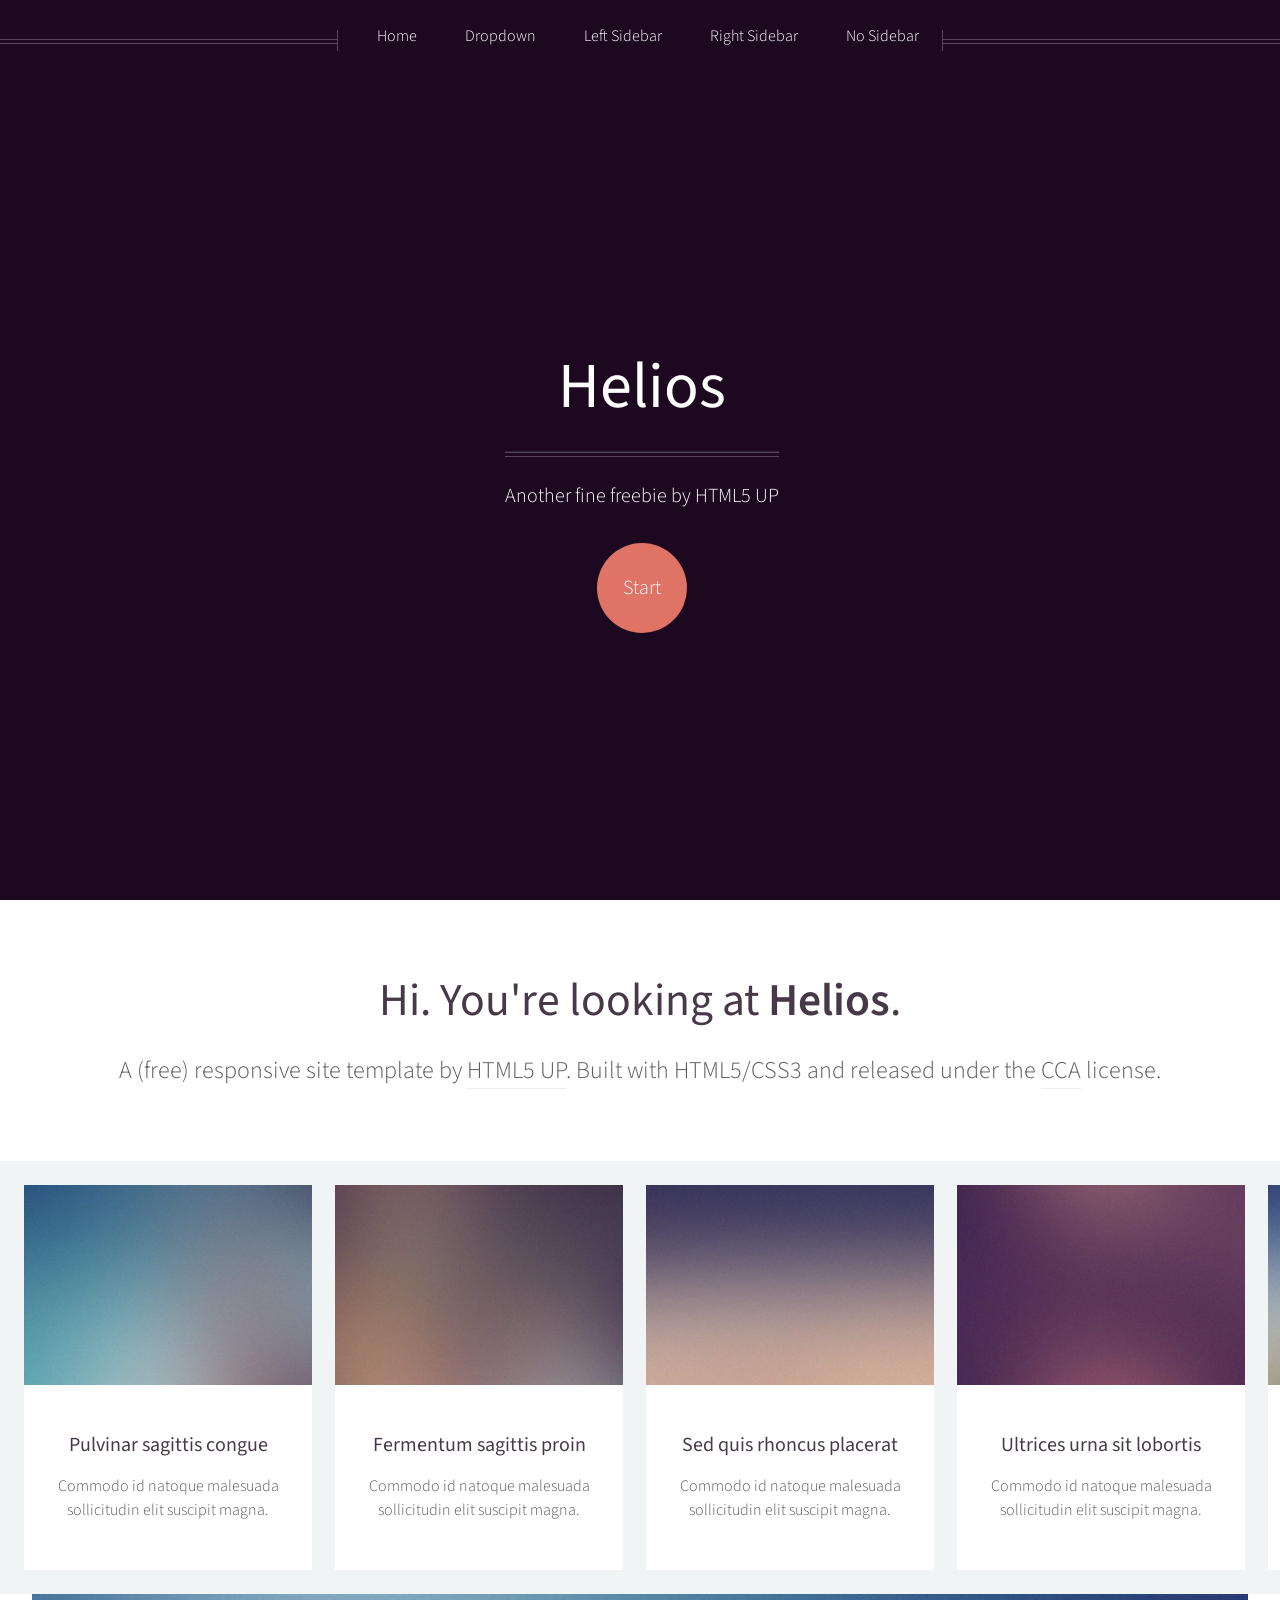
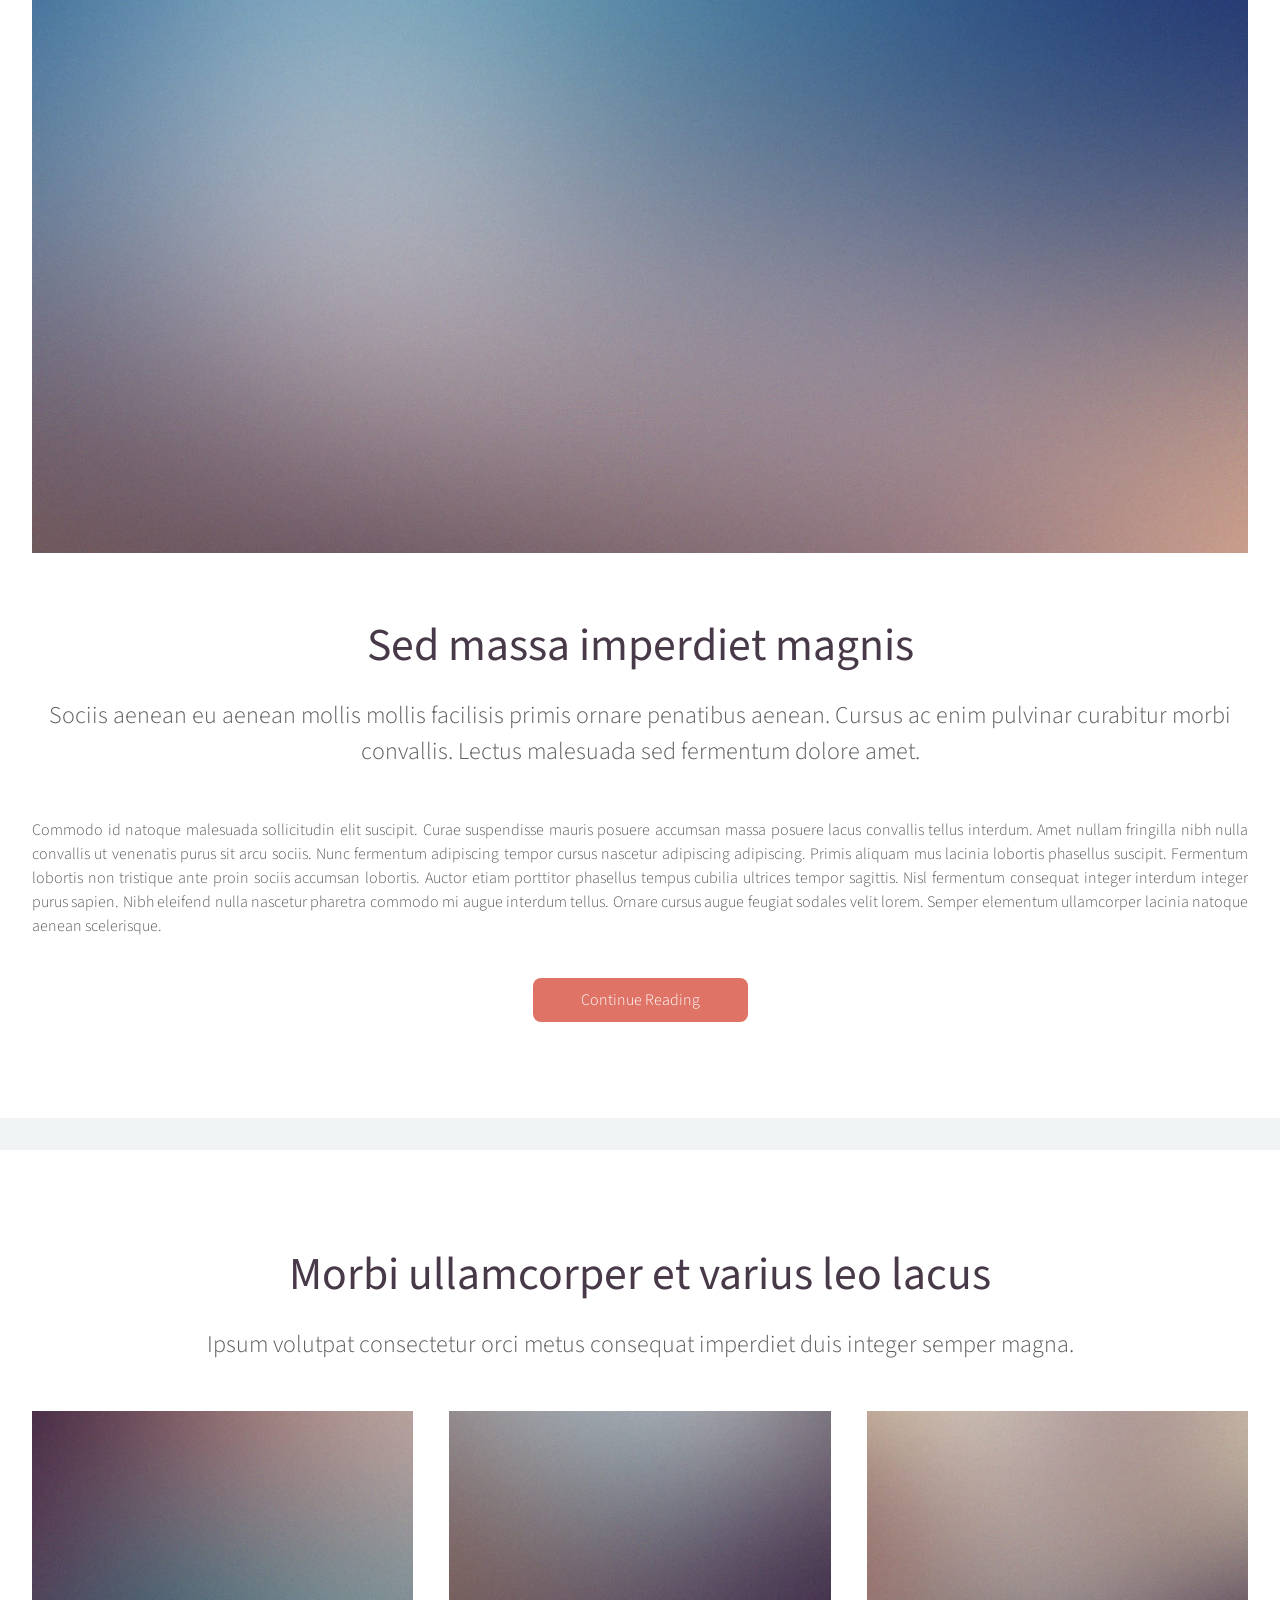
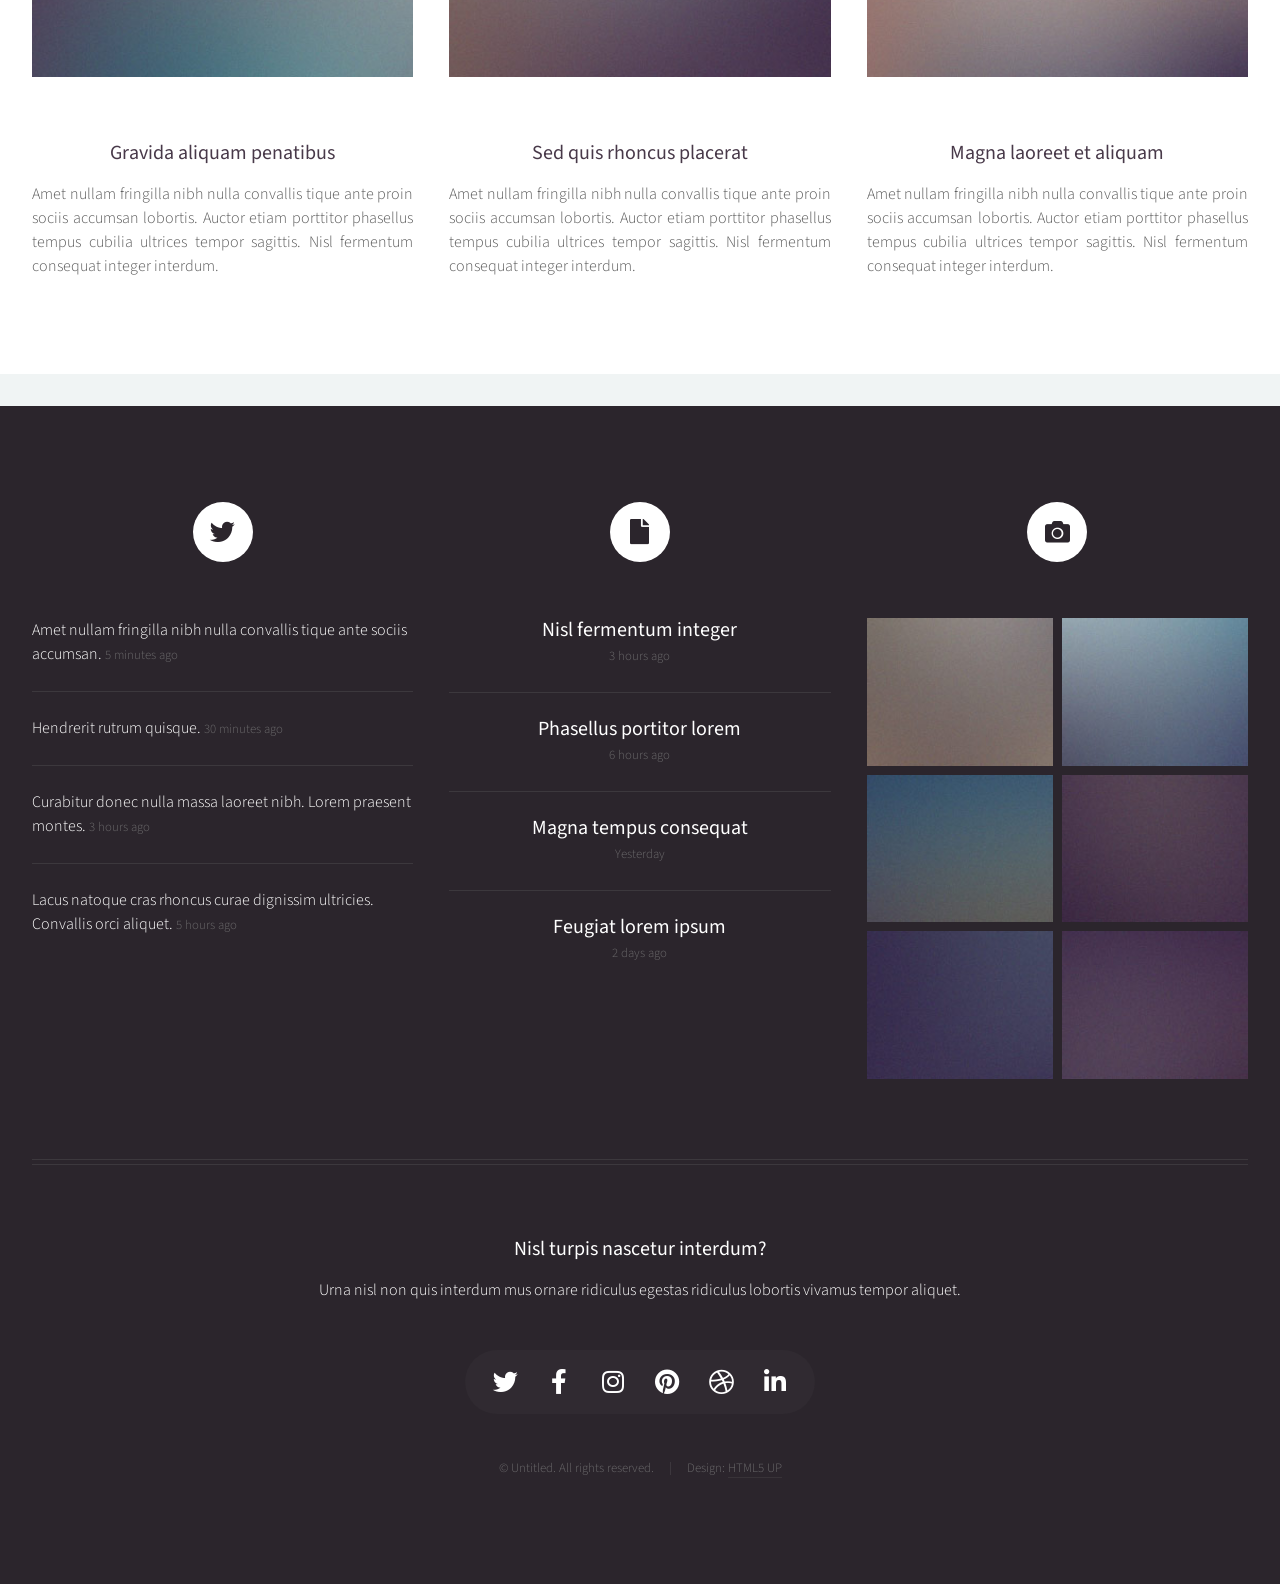
==== index.html @ 731751a6 "Uploading 'helix' html template from html5up" ====
<!DOCTYPE HTML>
<!--
	Helios by HTML5 UP
	html5up.net | @ajlkn
	Free for personal and commercial use under the CCA 3.0 license (html5up.net/license)
-->
<html>
	<head>
		<title>Helios by HTML5 UP</title>
		<meta charset="utf-8" />
		<meta name="viewport" content="width=device-width, initial-scale=1, user-scalable=no" />
		<link rel="stylesheet" href="assets/css/main.css" />
		<noscript><link rel="stylesheet" href="assets/css/noscript.css" /></noscript>
	</head>
	<body class="homepage is-preload">
		<div id="page-wrapper">

			<!-- Header -->
				<div id="header">

					<!-- Inner -->
						<div class="inner">
							<header>
								<h1><a href="index.html" id="logo">Helios</a></h1>
								<hr />
								<p>Another fine freebie by HTML5 UP</p>
							</header>
							<footer>
								<a href="#banner" class="button circled scrolly">Start</a>
							</footer>
						</div>

					<!-- Nav -->
						<nav id="nav">
							<ul>
								<li><a href="index.html">Home</a></li>
								<li>
									<a href="#">Dropdown</a>
									<ul>
										<li><a href="#">Lorem ipsum dolor</a></li>
										<li><a href="#">Magna phasellus</a></li>
										<li><a href="#">Etiam dolore nisl</a></li>
										<li>
											<a href="#">And a submenu &hellip;</a>
											<ul>
												<li><a href="#">Lorem ipsum dolor</a></li>
												<li><a href="#">Phasellus consequat</a></li>
												<li><a href="#">Magna phasellus</a></li>
												<li><a href="#">Etiam dolore nisl</a></li>
											</ul>
										</li>
										<li><a href="#">Veroeros feugiat</a></li>
									</ul>
								</li>
								<li><a href="left-sidebar.html">Left Sidebar</a></li>
								<li><a href="right-sidebar.html">Right Sidebar</a></li>
								<li><a href="no-sidebar.html">No Sidebar</a></li>
							</ul>
						</nav>

				</div>

			<!-- Banner -->
				<section id="banner">
					<header>
						<h2>Hi. You're looking at <strong>Helios</strong>.</h2>
						<p>
							A (free) responsive site template by <a href="http://html5up.net">HTML5 UP</a>.
							Built with HTML5/CSS3 and released under the <a href="http://html5up.net/license">CCA</a> license.
						</p>
					</header>
				</section>

			<!-- Carousel -->
				<section class="carousel">
					<div class="reel">

						<article>
							<a href="#" class="image featured"><img src="images/pic01.jpg" alt="" /></a>
							<header>
								<h3><a href="#">Pulvinar sagittis congue</a></h3>
							</header>
							<p>Commodo id natoque malesuada sollicitudin elit suscipit magna.</p>
						</article>

						<article>
							<a href="#" class="image featured"><img src="images/pic02.jpg" alt="" /></a>
							<header>
								<h3><a href="#">Fermentum sagittis proin</a></h3>
							</header>
							<p>Commodo id natoque malesuada sollicitudin elit suscipit magna.</p>
						</article>

						<article>
							<a href="#" class="image featured"><img src="images/pic03.jpg" alt="" /></a>
							<header>
								<h3><a href="#">Sed quis rhoncus placerat</a></h3>
							</header>
							<p>Commodo id natoque malesuada sollicitudin elit suscipit magna.</p>
						</article>

						<article>
							<a href="#" class="image featured"><img src="images/pic04.jpg" alt="" /></a>
							<header>
								<h3><a href="#">Ultrices urna sit lobortis</a></h3>
							</header>
							<p>Commodo id natoque malesuada sollicitudin elit suscipit magna.</p>
						</article>

						<article>
							<a href="#" class="image featured"><img src="images/pic05.jpg" alt="" /></a>
							<header>
								<h3><a href="#">Varius magnis sollicitudin</a></h3>
							</header>
							<p>Commodo id natoque malesuada sollicitudin elit suscipit magna.</p>
						</article>

						<article>
							<a href="#" class="image featured"><img src="images/pic01.jpg" alt="" /></a>
							<header>
								<h3><a href="#">Pulvinar sagittis congue</a></h3>
							</header>
							<p>Commodo id natoque malesuada sollicitudin elit suscipit magna.</p>
						</article>

						<article>
							<a href="#" class="image featured"><img src="images/pic02.jpg" alt="" /></a>
							<header>
								<h3><a href="#">Fermentum sagittis proin</a></h3>
							</header>
							<p>Commodo id natoque malesuada sollicitudin elit suscipit magna.</p>
						</article>

						<article>
							<a href="#" class="image featured"><img src="images/pic03.jpg" alt="" /></a>
							<header>
								<h3><a href="#">Sed quis rhoncus placerat</a></h3>
							</header>
							<p>Commodo id natoque malesuada sollicitudin elit suscipit magna.</p>
						</article>

						<article>
							<a href="#" class="image featured"><img src="images/pic04.jpg" alt="" /></a>
							<header>
								<h3><a href="#">Ultrices urna sit lobortis</a></h3>
							</header>
							<p>Commodo id natoque malesuada sollicitudin elit suscipit magna.</p>
						</article>

						<article>
							<a href="#" class="image featured"><img src="images/pic05.jpg" alt="" /></a>
							<header>
								<h3><a href="#">Varius magnis sollicitudin</a></h3>
							</header>
							<p>Commodo id natoque malesuada sollicitudin elit suscipit magna.</p>
						</article>

					</div>
				</section>

			<!-- Main -->
				<div class="wrapper style2">

					<article id="main" class="container special">
						<a href="#" class="image featured"><img src="images/pic06.jpg" alt="" /></a>
						<header>
							<h2><a href="#">Sed massa imperdiet magnis</a></h2>
							<p>
								Sociis aenean eu aenean mollis mollis facilisis primis ornare penatibus aenean. Cursus ac enim
								pulvinar curabitur morbi convallis. Lectus malesuada sed fermentum dolore amet.
							</p>
						</header>
						<p>
							Commodo id natoque malesuada sollicitudin elit suscipit. Curae suspendisse mauris posuere accumsan massa
							posuere lacus convallis tellus interdum. Amet nullam fringilla nibh nulla convallis ut venenatis purus
							sit arcu sociis. Nunc fermentum adipiscing tempor cursus nascetur adipiscing adipiscing. Primis aliquam
							mus lacinia lobortis phasellus suscipit. Fermentum lobortis non tristique ante proin sociis accumsan
							lobortis. Auctor etiam porttitor phasellus tempus cubilia ultrices tempor sagittis. Nisl fermentum
							consequat integer interdum integer purus sapien. Nibh eleifend nulla nascetur pharetra commodo mi augue
							interdum tellus. Ornare cursus augue feugiat sodales velit lorem. Semper elementum ullamcorper lacinia
							natoque aenean scelerisque.
						</p>
						<footer>
							<a href="#" class="button">Continue Reading</a>
						</footer>
					</article>

				</div>

			<!-- Features -->
				<div class="wrapper style1">

					<section id="features" class="container special">
						<header>
							<h2>Morbi ullamcorper et varius leo lacus</h2>
							<p>Ipsum volutpat consectetur orci metus consequat imperdiet duis integer semper magna.</p>
						</header>
						<div class="row">
							<article class="col-4 col-12-mobile special">
								<a href="#" class="image featured"><img src="images/pic07.jpg" alt="" /></a>
								<header>
									<h3><a href="#">Gravida aliquam penatibus</a></h3>
								</header>
								<p>
									Amet nullam fringilla nibh nulla convallis tique ante proin sociis accumsan lobortis. Auctor etiam
									porttitor phasellus tempus cubilia ultrices tempor sagittis. Nisl fermentum consequat integer interdum.
								</p>
							</article>
							<article class="col-4 col-12-mobile special">
								<a href="#" class="image featured"><img src="images/pic08.jpg" alt="" /></a>
								<header>
									<h3><a href="#">Sed quis rhoncus placerat</a></h3>
								</header>
								<p>
									Amet nullam fringilla nibh nulla convallis tique ante proin sociis accumsan lobortis. Auctor etiam
									porttitor phasellus tempus cubilia ultrices tempor sagittis. Nisl fermentum consequat integer interdum.
								</p>
							</article>
							<article class="col-4 col-12-mobile special">
								<a href="#" class="image featured"><img src="images/pic09.jpg" alt="" /></a>
								<header>
									<h3><a href="#">Magna laoreet et aliquam</a></h3>
								</header>
								<p>
									Amet nullam fringilla nibh nulla convallis tique ante proin sociis accumsan lobortis. Auctor etiam
									porttitor phasellus tempus cubilia ultrices tempor sagittis. Nisl fermentum consequat integer interdum.
								</p>
							</article>
						</div>
					</section>

				</div>

			<!-- Footer -->
				<div id="footer">
					<div class="container">
						<div class="row">

							<!-- Tweets -->
								<section class="col-4 col-12-mobile">
									<header>
										<h2 class="icon brands fa-twitter circled"><span class="label">Tweets</span></h2>
									</header>
									<ul class="divided">
										<li>
											<article class="tweet">
												Amet nullam fringilla nibh nulla convallis tique ante sociis accumsan.
												<span class="timestamp">5 minutes ago</span>
											</article>
										</li>
										<li>
											<article class="tweet">
												Hendrerit rutrum quisque.
												<span class="timestamp">30 minutes ago</span>
											</article>
										</li>
										<li>
											<article class="tweet">
												Curabitur donec nulla massa laoreet nibh. Lorem praesent montes.
												<span class="timestamp">3 hours ago</span>
											</article>
										</li>
										<li>
											<article class="tweet">
												Lacus natoque cras rhoncus curae dignissim ultricies. Convallis orci aliquet.
												<span class="timestamp">5 hours ago</span>
											</article>
										</li>
									</ul>
								</section>

							<!-- Posts -->
								<section class="col-4 col-12-mobile">
									<header>
										<h2 class="icon solid fa-file circled"><span class="label">Posts</span></h2>
									</header>
									<ul class="divided">
										<li>
											<article class="post stub">
												<header>
													<h3><a href="#">Nisl fermentum integer</a></h3>
												</header>
												<span class="timestamp">3 hours ago</span>
											</article>
										</li>
										<li>
											<article class="post stub">
												<header>
													<h3><a href="#">Phasellus portitor lorem</a></h3>
												</header>
												<span class="timestamp">6 hours ago</span>
											</article>
										</li>
										<li>
											<article class="post stub">
												<header>
													<h3><a href="#">Magna tempus consequat</a></h3>
												</header>
												<span class="timestamp">Yesterday</span>
											</article>
										</li>
										<li>
											<article class="post stub">
												<header>
													<h3><a href="#">Feugiat lorem ipsum</a></h3>
												</header>
												<span class="timestamp">2 days ago</span>
											</article>
										</li>
									</ul>
								</section>

							<!-- Photos -->
								<section class="col-4 col-12-mobile">
									<header>
										<h2 class="icon solid fa-camera circled"><span class="label">Photos</span></h2>
									</header>
									<div class="row gtr-25">
										<div class="col-6">
											<a href="#" class="image fit"><img src="images/pic10.jpg" alt="" /></a>
										</div>
										<div class="col-6">
											<a href="#" class="image fit"><img src="images/pic11.jpg" alt="" /></a>
										</div>
										<div class="col-6">
											<a href="#" class="image fit"><img src="images/pic12.jpg" alt="" /></a>
										</div>
										<div class="col-6">
											<a href="#" class="image fit"><img src="images/pic13.jpg" alt="" /></a>
										</div>
										<div class="col-6">
											<a href="#" class="image fit"><img src="images/pic14.jpg" alt="" /></a>
										</div>
										<div class="col-6">
											<a href="#" class="image fit"><img src="images/pic15.jpg" alt="" /></a>
										</div>
									</div>
								</section>

						</div>
						<hr />
						<div class="row">
							<div class="col-12">

								<!-- Contact -->
									<section class="contact">
										<header>
											<h3>Nisl turpis nascetur interdum?</h3>
										</header>
										<p>Urna nisl non quis interdum mus ornare ridiculus egestas ridiculus lobortis vivamus tempor aliquet.</p>
										<ul class="icons">
											<li><a href="#" class="icon brands fa-twitter"><span class="label">Twitter</span></a></li>
											<li><a href="#" class="icon brands fa-facebook-f"><span class="label">Facebook</span></a></li>
											<li><a href="#" class="icon brands fa-instagram"><span class="label">Instagram</span></a></li>
											<li><a href="#" class="icon brands fa-pinterest"><span class="label">Pinterest</span></a></li>
											<li><a href="#" class="icon brands fa-dribbble"><span class="label">Dribbble</span></a></li>
											<li><a href="#" class="icon brands fa-linkedin-in"><span class="label">Linkedin</span></a></li>
										</ul>
									</section>

								<!-- Copyright -->
									<div class="copyright">
										<ul class="menu">
											<li>&copy; Untitled. All rights reserved.</li><li>Design: <a href="http://html5up.net">HTML5 UP</a></li>
										</ul>
									</div>

							</div>

						</div>
					</div>
				</div>

		</div>

		<!-- Scripts -->
			<script src="assets/js/jquery.min.js"></script>
			<script src="assets/js/jquery.dropotron.min.js"></script>
			<script src="assets/js/jquery.scrolly.min.js"></script>
			<script src="assets/js/jquery.scrollex.min.js"></script>
			<script src="assets/js/browser.min.js"></script>
			<script src="assets/js/breakpoints.min.js"></script>
			<script src="assets/js/util.js"></script>
			<script src="assets/js/main.js"></script>

	</body>
</html>
---- assets/css/main.css ----
@import url("https://fonts.googleapis.com/css?family=Source+Sans+Pro:300,300italic,400,400italic,600");
@import url("fontawesome-all.min.css");

/*
	Helios by HTML5 UP
	html5up.net | @ajlkn
	Free for personal and commercial use under the CCA 3.0 license (html5up.net/license)
*/

html, body, div, span, applet, object,
iframe, h1, h2, h3, h4, h5, h6, p, blockquote,
pre, a, abbr, acronym, address, big, cite,
code, del, dfn, em, img, ins, kbd, q, s, samp,
small, strike, strong, sub, sup, tt, var, b,
u, i, center, dl, dt, dd, ol, ul, li, fieldset,
form, label, legend, table, caption, tbody,
tfoot, thead, tr, th, td, article, aside,
canvas, details, embed, figure, figcaption,
footer, header, hgroup, menu, nav, output, ruby,
section, summary, time, mark, audio, video {
	margin: 0;
	padding: 0;
	border: 0;
	font-size: 100%;
	font: inherit;
	vertical-align: baseline;}

article, aside, details, figcaption, figure,
footer, header, hgroup, menu, nav, section {
	display: block;}

body {
	line-height: 1;
}

ol, ul {
	list-style: none;
}

blockquote, q {
	quotes: none;
}

	blockquote:before, blockquote:after, q:before, q:after {
		content: '';
		content: none;
	}

table {
	border-collapse: collapse;
	border-spacing: 0;
}

body {
	-webkit-text-size-adjust: none;
}

mark {
	background-color: transparent;
	color: inherit;
}

input::-moz-focus-inner {
	border: 0;
	padding: 0;
}

input, select, textarea {
	-moz-appearance: none;
	-webkit-appearance: none;
	-ms-appearance: none;
	appearance: none;
}

/* Basic */

	html {
		box-sizing: border-box;
	}

	*, *:before, *:after {
		box-sizing: inherit;
	}

	body {
		background: #f0f4f4;
		color: #5b5b5b;
		font-size: 15pt;
		line-height: 1.85em;
		font-family: 'Source Sans Pro', sans-serif;
		font-weight: 300;
	}

		body.is-preload *, body.is-preload *:before, body.is-preload *:after {
			-moz-animation: none !important;
			-webkit-animation: none !important;
			-ms-animation: none !important;
			animation: none !important;
			-moz-transition: none !important;
			-webkit-transition: none !important;
			-ms-transition: none !important;
			transition: none !important;
		}

	input, textarea, select {
		font-size: 15pt;
		line-height: 1.85em;
		font-family: 'Source Sans Pro', sans-serif;
		font-weight: 300;
	}

	h1, h2, h3, h4, h5, h6 {
		font-weight: 400;
		color: #483949;
		line-height: 1.25em;
	}

	h1 a, h2 a, h3 a, h4 a, h5 a, h6 a {
		color: inherit;
		text-decoration: none;
		border-bottom-color: transparent;
	}

	h1 strong, h2 strong, h3 strong, h4 strong, h5 strong, h6 strong {
		font-weight: 600;
	}

	h2 {
		font-size: 2.85em;
	}

	h3 {
		font-size: 1.25em;
	}

	h4 {
		font-size: 1em;
		margin: 0 0 0.25em 0;
	}

	strong, b {
		font-weight: 400;
		color: #483949;
	}

	em, i {
		font-style: italic;
	}

	a {
		color: inherit;
		border-bottom: solid 1px rgba(128, 128, 128, 0.15);
		text-decoration: none;
		-moz-transition: background-color 0.35s ease-in-out, color 0.35s ease-in-out, border-bottom-color 0.35s ease-in-out;
		-webkit-transition: background-color 0.35s ease-in-out, color 0.35s ease-in-out, border-bottom-color 0.35s ease-in-out;
		-ms-transition: background-color 0.35s ease-in-out, color 0.35s ease-in-out, border-bottom-color 0.35s ease-in-out;
		transition: background-color 0.35s ease-in-out, color 0.35s ease-in-out, border-bottom-color 0.35s ease-in-out;
	}

		a:hover {
			color: #ef8376;
			border-bottom-color: transparent;
		}

	sub {
		position: relative;
		top: 0.5em;
		font-size: 0.8em;
	}

	sup {
		position: relative;
		top: -0.5em;
		font-size: 0.8em;
	}

	blockquote {
		border-left: solid 0.5em #ddd;
		padding: 1em 0 1em 2em;
		font-style: italic;
	}

	p, ul, ol, dl, table {
		margin-bottom: 1em;
	}

	p {
		text-align: justify;
	}

	br.clear {
		clear: both;
	}

	hr {
		position: relative;
		display: block;
		border: 0;
		top: 4.5em;
		margin-bottom: 9em;
		height: 6px;
		border-top: solid 1px rgba(128, 128, 128, 0.2);
		border-bottom: solid 1px rgba(128, 128, 128, 0.2);
	}

		hr:before, hr:after {
			content: '';
			position: absolute;
			top: -8px;
			display: block;
			width: 1px;
			height: 21px;
			background: rgba(128, 128, 128, 0.2);
		}

		hr:before {
			left: -1px;
		}

		hr:after {
			right: -1px;
		}

	.timestamp {
		color: rgba(128, 128, 128, 0.75);
		font-size: 0.8em;
	}

/* Container */

	.container {
		margin: 0 auto;
		max-width: 100%;
		width: 1400px;
	}

		@media screen and (max-width: 1680px) {

			.container {
				width: 1200px;
			}

		}

		@media screen and (max-width: 1280px) {

			.container {
				width: 100%;
			}

		}

		@media screen and (max-width: 960px) {

			.container {
				width: 100%;
			}

		}

		@media screen and (max-width: 840px) {

			.container {
				width: 100%;
			}

		}

		@media screen and (max-width: 736px) {

			.container {
				width: 100%;
			}

		}

/* Row */

	.row {
		display: flex;
		flex-wrap: wrap;
		box-sizing: border-box;
		align-items: stretch;
	}

		.row > * {
			box-sizing: border-box;
		}

		.row.gtr-uniform > * > :last-child {
			margin-bottom: 0;
		}

		.row.aln-left {
			justify-content: flex-start;
		}

		.row.aln-center {
			justify-content: center;
		}

		.row.aln-right {
			justify-content: flex-end;
		}

		.row.aln-top {
			align-items: flex-start;
		}

		.row.aln-middle {
			align-items: center;
		}

		.row.aln-bottom {
			align-items: flex-end;
		}

		.row > .imp {
			order: -1;
		}

		.row > .col-1 {
			width: 8.33333%;
		}

		.row > .off-1 {
			margin-left: 8.33333%;
		}

		.row > .col-2 {
			width: 16.66667%;
		}

		.row > .off-2 {
			margin-left: 16.66667%;
		}

		.row > .col-3 {
			width: 25%;
		}

		.row > .off-3 {
			margin-left: 25%;
		}

		.row > .col-4 {
			width: 33.33333%;
		}

		.row > .off-4 {
			margin-left: 33.33333%;
		}

		.row > .col-5 {
			width: 41.66667%;
		}

		.row > .off-5 {
			margin-left: 41.66667%;
		}

		.row > .col-6 {
			width: 50%;
		}

		.row > .off-6 {
			margin-left: 50%;
		}

		.row > .col-7 {
			width: 58.33333%;
		}

		.row > .off-7 {
			margin-left: 58.33333%;
		}

		.row > .col-8 {
			width: 66.66667%;
		}

		.row > .off-8 {
			margin-left: 66.66667%;
		}

		.row > .col-9 {
			width: 75%;
		}

		.row > .off-9 {
			margin-left: 75%;
		}

		.row > .col-10 {
			width: 83.33333%;
		}

		.row > .off-10 {
			margin-left: 83.33333%;
		}

		.row > .col-11 {
			width: 91.66667%;
		}

		.row > .off-11 {
			margin-left: 91.66667%;
		}

		.row > .col-12 {
			width: 100%;
		}

		.row > .off-12 {
			margin-left: 100%;
		}

		.row.gtr-0 {
			margin-top: 0px;
			margin-left: 0px;
		}

			.row.gtr-0 > * {
				padding: 0px 0 0 0px;
			}

			.row.gtr-0.gtr-uniform {
				margin-top: 0px;
			}

				.row.gtr-0.gtr-uniform > * {
					padding-top: 0px;
				}

		.row.gtr-25 {
			margin-top: -10px;
			margin-left: -10px;
		}

			.row.gtr-25 > * {
				padding: 10px 0 0 10px;
			}

			.row.gtr-25.gtr-uniform {
				margin-top: -10px;
			}

				.row.gtr-25.gtr-uniform > * {
					padding-top: 10px;
				}

		.row.gtr-50 {
			margin-top: -20px;
			margin-left: -20px;
		}

			.row.gtr-50 > * {
				padding: 20px 0 0 20px;
			}

			.row.gtr-50.gtr-uniform {
				margin-top: -20px;
			}

				.row.gtr-50.gtr-uniform > * {
					padding-top: 20px;
				}

		.row {
			margin-top: -40px;
			margin-left: -40px;
		}

			.row > * {
				padding: 40px 0 0 40px;
			}

			.row.gtr-uniform {
				margin-top: -40px;
			}

				.row.gtr-uniform > * {
					padding-top: 40px;
				}

		.row.gtr-150 {
			margin-top: -60px;
			margin-left: -60px;
		}

			.row.gtr-150 > * {
				padding: 60px 0 0 60px;
			}

			.row.gtr-150.gtr-uniform {
				margin-top: -60px;
			}

				.row.gtr-150.gtr-uniform > * {
					padding-top: 60px;
				}

		.row.gtr-200 {
			margin-top: -80px;
			margin-left: -80px;
		}

			.row.gtr-200 > * {
				padding: 80px 0 0 80px;
			}

			.row.gtr-200.gtr-uniform {
				margin-top: -80px;
			}

				.row.gtr-200.gtr-uniform > * {
					padding-top: 80px;
				}

		@media screen and (max-width: 1680px) {

			.row {
				display: flex;
				flex-wrap: wrap;
				box-sizing: border-box;
				align-items: stretch;
			}

				.row > * {
					box-sizing: border-box;
				}

				.row.gtr-uniform > * > :last-child {
					margin-bottom: 0;
				}

				.row.aln-left {
					justify-content: flex-start;
				}

				.row.aln-center {
					justify-content: center;
				}

				.row.aln-right {
					justify-content: flex-end;
				}

				.row.aln-top {
					align-items: flex-start;
				}

				.row.aln-middle {
					align-items: center;
				}

				.row.aln-bottom {
					align-items: flex-end;
				}

				.row > .imp-wide {
					order: -1;
				}

				.row > .col-1-wide {
					width: 8.33333%;
				}

				.row > .off-1-wide {
					margin-left: 8.33333%;
				}

				.row > .col-2-wide {
					width: 16.66667%;
				}

				.row > .off-2-wide {
					margin-left: 16.66667%;
				}

				.row > .col-3-wide {
					width: 25%;
				}

				.row > .off-3-wide {
					margin-left: 25%;
				}

				.row > .col-4-wide {
					width: 33.33333%;
				}

				.row > .off-4-wide {
					margin-left: 33.33333%;
				}

				.row > .col-5-wide {
					width: 41.66667%;
				}

				.row > .off-5-wide {
					margin-left: 41.66667%;
				}

				.row > .col-6-wide {
					width: 50%;
				}

				.row > .off-6-wide {
					margin-left: 50%;
				}

				.row > .col-7-wide {
					width: 58.33333%;
				}

				.row > .off-7-wide {
					margin-left: 58.33333%;
				}

				.row > .col-8-wide {
					width: 66.66667%;
				}

				.row > .off-8-wide {
					margin-left: 66.66667%;
				}

				.row > .col-9-wide {
					width: 75%;
				}

				.row > .off-9-wide {
					margin-left: 75%;
				}

				.row > .col-10-wide {
					width: 83.33333%;
				}

				.row > .off-10-wide {
					margin-left: 83.33333%;
				}

				.row > .col-11-wide {
					width: 91.66667%;
				}

				.row > .off-11-wide {
					margin-left: 91.66667%;
				}

				.row > .col-12-wide {
					width: 100%;
				}

				.row > .off-12-wide {
					margin-left: 100%;
				}

				.row.gtr-0 {
					margin-top: 0px;
					margin-left: 0px;
				}

					.row.gtr-0 > * {
						padding: 0px 0 0 0px;
					}

					.row.gtr-0.gtr-uniform {
						margin-top: 0px;
					}

						.row.gtr-0.gtr-uniform > * {
							padding-top: 0px;
						}

				.row.gtr-25 {
					margin-top: -10px;
					margin-left: -10px;
				}

					.row.gtr-25 > * {
						padding: 10px 0 0 10px;
					}

					.row.gtr-25.gtr-uniform {
						margin-top: -10px;
					}

						.row.gtr-25.gtr-uniform > * {
							padding-top: 10px;
						}

				.row.gtr-50 {
					margin-top: -20px;
					margin-left: -20px;
				}

					.row.gtr-50 > * {
						padding: 20px 0 0 20px;
					}

					.row.gtr-50.gtr-uniform {
						margin-top: -20px;
					}

						.row.gtr-50.gtr-uniform > * {
							padding-top: 20px;
						}

				.row {
					margin-top: -40px;
					margin-left: -40px;
				}

					.row > * {
						padding: 40px 0 0 40px;
					}

					.row.gtr-uniform {
						margin-top: -40px;
					}

						.row.gtr-uniform > * {
							padding-top: 40px;
						}

				.row.gtr-150 {
					margin-top: -60px;
					margin-left: -60px;
				}

					.row.gtr-150 > * {
						padding: 60px 0 0 60px;
					}

					.row.gtr-150.gtr-uniform {
						margin-top: -60px;
					}

						.row.gtr-150.gtr-uniform > * {
							padding-top: 60px;
						}

				.row.gtr-200 {
					margin-top: -80px;
					margin-left: -80px;
				}

					.row.gtr-200 > * {
						padding: 80px 0 0 80px;
					}

					.row.gtr-200.gtr-uniform {
						margin-top: -80px;
					}

						.row.gtr-200.gtr-uniform > * {
							padding-top: 80px;
						}

		}

		@media screen and (max-width: 1280px) {

			.row {
				display: flex;
				flex-wrap: wrap;
				box-sizing: border-box;
				align-items: stretch;
			}

				.row > * {
					box-sizing: border-box;
				}

				.row.gtr-uniform > * > :last-child {
					margin-bottom: 0;
				}

				.row.aln-left {
					justify-content: flex-start;
				}

				.row.aln-center {
					justify-content: center;
				}

				.row.aln-right {
					justify-content: flex-end;
				}

				.row.aln-top {
					align-items: flex-start;
				}

				.row.aln-middle {
					align-items: center;
				}

				.row.aln-bottom {
					align-items: flex-end;
				}

				.row > .imp-normal {
					order: -1;
				}

				.row > .col-1-normal {
					width: 8.33333%;
				}

				.row > .off-1-normal {
					margin-left: 8.33333%;
				}

				.row > .col-2-normal {
					width: 16.66667%;
				}

				.row > .off-2-normal {
					margin-left: 16.66667%;
				}

				.row > .col-3-normal {
					width: 25%;
				}

				.row > .off-3-normal {
					margin-left: 25%;
				}

				.row > .col-4-normal {
					width: 33.33333%;
				}

				.row > .off-4-normal {
					margin-left: 33.33333%;
				}

				.row > .col-5-normal {
					width: 41.66667%;
				}

				.row > .off-5-normal {
					margin-left: 41.66667%;
				}

				.row > .col-6-normal {
					width: 50%;
				}

				.row > .off-6-normal {
					margin-left: 50%;
				}

				.row > .col-7-normal {
					width: 58.33333%;
				}

				.row > .off-7-normal {
					margin-left: 58.33333%;
				}

				.row > .col-8-normal {
					width: 66.66667%;
				}

				.row > .off-8-normal {
					margin-left: 66.66667%;
				}

				.row > .col-9-normal {
					width: 75%;
				}

				.row > .off-9-normal {
					margin-left: 75%;
				}

				.row > .col-10-normal {
					width: 83.33333%;
				}

				.row > .off-10-normal {
					margin-left: 83.33333%;
				}

				.row > .col-11-normal {
					width: 91.66667%;
				}

				.row > .off-11-normal {
					margin-left: 91.66667%;
				}

				.row > .col-12-normal {
					width: 100%;
				}

				.row > .off-12-normal {
					margin-left: 100%;
				}

				.row.gtr-0 {
					margin-top: 0px;
					margin-left: 0px;
				}

					.row.gtr-0 > * {
						padding: 0px 0 0 0px;
					}

					.row.gtr-0.gtr-uniform {
						margin-top: 0px;
					}

						.row.gtr-0.gtr-uniform > * {
							padding-top: 0px;
						}

				.row.gtr-25 {
					margin-top: -9px;
					margin-left: -9px;
				}

					.row.gtr-25 > * {
						padding: 9px 0 0 9px;
					}

					.row.gtr-25.gtr-uniform {
						margin-top: -9px;
					}

						.row.gtr-25.gtr-uniform > * {
							padding-top: 9px;
						}

				.row.gtr-50 {
					margin-top: -18px;
					margin-left: -18px;
				}

					.row.gtr-50 > * {
						padding: 18px 0 0 18px;
					}

					.row.gtr-50.gtr-uniform {
						margin-top: -18px;
					}

						.row.gtr-50.gtr-uniform > * {
							padding-top: 18px;
						}

				.row {
					margin-top: -36px;
					margin-left: -36px;
				}

					.row > * {
						padding: 36px 0 0 36px;
					}

					.row.gtr-uniform {
						margin-top: -36px;
					}

						.row.gtr-uniform > * {
							padding-top: 36px;
						}

				.row.gtr-150 {
					margin-top: -54px;
					margin-left: -54px;
				}

					.row.gtr-150 > * {
						padding: 54px 0 0 54px;
					}

					.row.gtr-150.gtr-uniform {
						margin-top: -54px;
					}

						.row.gtr-150.gtr-uniform > * {
							padding-top: 54px;
						}

				.row.gtr-200 {
					margin-top: -72px;
					margin-left: -72px;
				}

					.row.gtr-200 > * {
						padding: 72px 0 0 72px;
					}

					.row.gtr-200.gtr-uniform {
						margin-top: -72px;
					}

						.row.gtr-200.gtr-uniform > * {
							padding-top: 72px;
						}

		}

		@media screen and (max-width: 960px) {

			.row {
				display: flex;
				flex-wrap: wrap;
				box-sizing: border-box;
				align-items: stretch;
			}

				.row > * {
					box-sizing: border-box;
				}

				.row.gtr-uniform > * > :last-child {
					margin-bottom: 0;
				}

				.row.aln-left {
					justify-content: flex-start;
				}

				.row.aln-center {
					justify-content: center;
				}

				.row.aln-right {
					justify-content: flex-end;
				}

				.row.aln-top {
					align-items: flex-start;
				}

				.row.aln-middle {
					align-items: center;
				}

				.row.aln-bottom {
					align-items: flex-end;
				}

				.row > .imp-narrow {
					order: -1;
				}

				.row > .col-1-narrow {
					width: 8.33333%;
				}

				.row > .off-1-narrow {
					margin-left: 8.33333%;
				}

				.row > .col-2-narrow {
					width: 16.66667%;
				}

				.row > .off-2-narrow {
					margin-left: 16.66667%;
				}

				.row > .col-3-narrow {
					width: 25%;
				}

				.row > .off-3-narrow {
					margin-left: 25%;
				}

				.row > .col-4-narrow {
					width: 33.33333%;
				}

				.row > .off-4-narrow {
					margin-left: 33.33333%;
				}

				.row > .col-5-narrow {
					width: 41.66667%;
				}

				.row > .off-5-narrow {
					margin-left: 41.66667%;
				}

				.row > .col-6-narrow {
					width: 50%;
				}

				.row > .off-6-narrow {
					margin-left: 50%;
				}

				.row > .col-7-narrow {
					width: 58.33333%;
				}

				.row > .off-7-narrow {
					margin-left: 58.33333%;
				}

				.row > .col-8-narrow {
					width: 66.66667%;
				}

				.row > .off-8-narrow {
					margin-left: 66.66667%;
				}

				.row > .col-9-narrow {
					width: 75%;
				}

				.row > .off-9-narrow {
					margin-left: 75%;
				}

				.row > .col-10-narrow {
					width: 83.33333%;
				}

				.row > .off-10-narrow {
					margin-left: 83.33333%;
				}

				.row > .col-11-narrow {
					width: 91.66667%;
				}

				.row > .off-11-narrow {
					margin-left: 91.66667%;
				}

				.row > .col-12-narrow {
					width: 100%;
				}

				.row > .off-12-narrow {
					margin-left: 100%;
				}

				.row.gtr-0 {
					margin-top: 0px;
					margin-left: 0px;
				}

					.row.gtr-0 > * {
						padding: 0px 0 0 0px;
					}

					.row.gtr-0.gtr-uniform {
						margin-top: 0px;
					}

						.row.gtr-0.gtr-uniform > * {
							padding-top: 0px;
						}

				.row.gtr-25 {
					margin-top: -8px;
					margin-left: -8px;
				}

					.row.gtr-25 > * {
						padding: 8px 0 0 8px;
					}

					.row.gtr-25.gtr-uniform {
						margin-top: -8px;
					}

						.row.gtr-25.gtr-uniform > * {
							padding-top: 8px;
						}

				.row.gtr-50 {
					margin-top: -16px;
					margin-left: -16px;
				}

					.row.gtr-50 > * {
						padding: 16px 0 0 16px;
					}

					.row.gtr-50.gtr-uniform {
						margin-top: -16px;
					}

						.row.gtr-50.gtr-uniform > * {
							padding-top: 16px;
						}

				.row {
					margin-top: -32px;
					margin-left: -32px;
				}

					.row > * {
						padding: 32px 0 0 32px;
					}

					.row.gtr-uniform {
						margin-top: -32px;
					}

						.row.gtr-uniform > * {
							padding-top: 32px;
						}

				.row.gtr-150 {
					margin-top: -48px;
					margin-left: -48px;
				}

					.row.gtr-150 > * {
						padding: 48px 0 0 48px;
					}

					.row.gtr-150.gtr-uniform {
						margin-top: -48px;
					}

						.row.gtr-150.gtr-uniform > * {
							padding-top: 48px;
						}

				.row.gtr-200 {
					margin-top: -64px;
					margin-left: -64px;
				}

					.row.gtr-200 > * {
						padding: 64px 0 0 64px;
					}

					.row.gtr-200.gtr-uniform {
						margin-top: -64px;
					}

						.row.gtr-200.gtr-uniform > * {
							padding-top: 64px;
						}

		}

		@media screen and (max-width: 840px) {

			.row {
				display: flex;
				flex-wrap: wrap;
				box-sizing: border-box;
				align-items: stretch;
			}

				.row > * {
					box-sizing: border-box;
				}

				.row.gtr-uniform > * > :last-child {
					margin-bottom: 0;
				}

				.row.aln-left {
					justify-content: flex-start;
				}

				.row.aln-center {
					justify-content: center;
				}

				.row.aln-right {
					justify-content: flex-end;
				}

				.row.aln-top {
					align-items: flex-start;
				}

				.row.aln-middle {
					align-items: center;
				}

				.row.aln-bottom {
					align-items: flex-end;
				}

				.row > .imp-narrower {
					order: -1;
				}

				.row > .col-1-narrower {
					width: 8.33333%;
				}

				.row > .off-1-narrower {
					margin-left: 8.33333%;
				}

				.row > .col-2-narrower {
					width: 16.66667%;
				}

				.row > .off-2-narrower {
					margin-left: 16.66667%;
				}

				.row > .col-3-narrower {
					width: 25%;
				}

				.row > .off-3-narrower {
					margin-left: 25%;
				}

				.row > .col-4-narrower {
					width: 33.33333%;
				}

				.row > .off-4-narrower {
					margin-left: 33.33333%;
				}

				.row > .col-5-narrower {
					width: 41.66667%;
				}

				.row > .off-5-narrower {
					margin-left: 41.66667%;
				}

				.row > .col-6-narrower {
					width: 50%;
				}

				.row > .off-6-narrower {
					margin-left: 50%;
				}

				.row > .col-7-narrower {
					width: 58.33333%;
				}

				.row > .off-7-narrower {
					margin-left: 58.33333%;
				}

				.row > .col-8-narrower {
					width: 66.66667%;
				}

				.row > .off-8-narrower {
					margin-left: 66.66667%;
				}

				.row > .col-9-narrower {
					width: 75%;
				}

				.row > .off-9-narrower {
					margin-left: 75%;
				}

				.row > .col-10-narrower {
					width: 83.33333%;
				}

				.row > .off-10-narrower {
					margin-left: 83.33333%;
				}

				.row > .col-11-narrower {
					width: 91.66667%;
				}

				.row > .off-11-narrower {
					margin-left: 91.66667%;
				}

				.row > .col-12-narrower {
					width: 100%;
				}

				.row > .off-12-narrower {
					margin-left: 100%;
				}

				.row.gtr-0 {
					margin-top: 0px;
					margin-left: 0px;
				}

					.row.gtr-0 > * {
						padding: 0px 0 0 0px;
					}

					.row.gtr-0.gtr-uniform {
						margin-top: 0px;
					}

						.row.gtr-0.gtr-uniform > * {
							padding-top: 0px;
						}

				.row.gtr-25 {
					margin-top: -8px;
					margin-left: -8px;
				}

					.row.gtr-25 > * {
						padding: 8px 0 0 8px;
					}

					.row.gtr-25.gtr-uniform {
						margin-top: -8px;
					}

						.row.gtr-25.gtr-uniform > * {
							padding-top: 8px;
						}

				.row.gtr-50 {
					margin-top: -16px;
					margin-left: -16px;
				}

					.row.gtr-50 > * {
						padding: 16px 0 0 16px;
					}

					.row.gtr-50.gtr-uniform {
						margin-top: -16px;
					}

						.row.gtr-50.gtr-uniform > * {
							padding-top: 16px;
						}

				.row {
					margin-top: -32px;
					margin-left: -32px;
				}

					.row > * {
						padding: 32px 0 0 32px;
					}

					.row.gtr-uniform {
						margin-top: -32px;
					}

						.row.gtr-uniform > * {
							padding-top: 32px;
						}

				.row.gtr-150 {
					margin-top: -48px;
					margin-left: -48px;
				}

					.row.gtr-150 > * {
						padding: 48px 0 0 48px;
					}

					.row.gtr-150.gtr-uniform {
						margin-top: -48px;
					}

						.row.gtr-150.gtr-uniform > * {
							padding-top: 48px;
						}

				.row.gtr-200 {
					margin-top: -64px;
					margin-left: -64px;
				}

					.row.gtr-200 > * {
						padding: 64px 0 0 64px;
					}

					.row.gtr-200.gtr-uniform {
						margin-top: -64px;
					}

						.row.gtr-200.gtr-uniform > * {
							padding-top: 64px;
						}

		}

		@media screen and (max-width: 736px) {

			.row {
				display: flex;
				flex-wrap: wrap;
				box-sizing: border-box;
				align-items: stretch;
			}

				.row > * {
					box-sizing: border-box;
				}

				.row.gtr-uniform > * > :last-child {
					margin-bottom: 0;
				}

				.row.aln-left {
					justify-content: flex-start;
				}

				.row.aln-center {
					justify-content: center;
				}

				.row.aln-right {
					justify-content: flex-end;
				}

				.row.aln-top {
					align-items: flex-start;
				}

				.row.aln-middle {
					align-items: center;
				}

				.row.aln-bottom {
					align-items: flex-end;
				}

				.row > .imp-mobile {
					order: -1;
				}

				.row > .col-1-mobile {
					width: 8.33333%;
				}

				.row > .off-1-mobile {
					margin-left: 8.33333%;
				}

				.row > .col-2-mobile {
					width: 16.66667%;
				}

				.row > .off-2-mobile {
					margin-left: 16.66667%;
				}

				.row > .col-3-mobile {
					width: 25%;
				}

				.row > .off-3-mobile {
					margin-left: 25%;
				}

				.row > .col-4-mobile {
					width: 33.33333%;
				}

				.row > .off-4-mobile {
					margin-left: 33.33333%;
				}

				.row > .col-5-mobile {
					width: 41.66667%;
				}

				.row > .off-5-mobile {
					margin-left: 41.66667%;
				}

				.row > .col-6-mobile {
					width: 50%;
				}

				.row > .off-6-mobile {
					margin-left: 50%;
				}

				.row > .col-7-mobile {
					width: 58.33333%;
				}

				.row > .off-7-mobile {
					margin-left: 58.33333%;
				}

				.row > .col-8-mobile {
					width: 66.66667%;
				}

				.row > .off-8-mobile {
					margin-left: 66.66667%;
				}

				.row > .col-9-mobile {
					width: 75%;
				}

				.row > .off-9-mobile {
					margin-left: 75%;
				}

				.row > .col-10-mobile {
					width: 83.33333%;
				}

				.row > .off-10-mobile {
					margin-left: 83.33333%;
				}

				.row > .col-11-mobile {
					width: 91.66667%;
				}

				.row > .off-11-mobile {
					margin-left: 91.66667%;
				}

				.row > .col-12-mobile {
					width: 100%;
				}

				.row > .off-12-mobile {
					margin-left: 100%;
				}

				.row.gtr-0 {
					margin-top: 0px;
					margin-left: 0px;
				}

					.row.gtr-0 > * {
						padding: 0px 0 0 0px;
					}

					.row.gtr-0.gtr-uniform {
						margin-top: 0px;
					}

						.row.gtr-0.gtr-uniform > * {
							padding-top: 0px;
						}

				.row.gtr-25 {
					margin-top: -5px;
					margin-left: -5px;
				}

					.row.gtr-25 > * {
						padding: 5px 0 0 5px;
					}

					.row.gtr-25.gtr-uniform {
						margin-top: -5px;
					}

						.row.gtr-25.gtr-uniform > * {
							padding-top: 5px;
						}

				.row.gtr-50 {
					margin-top: -10px;
					margin-left: -10px;
				}

					.row.gtr-50 > * {
						padding: 10px 0 0 10px;
					}

					.row.gtr-50.gtr-uniform {
						margin-top: -10px;
					}

						.row.gtr-50.gtr-uniform > * {
							padding-top: 10px;
						}

				.row {
					margin-top: -20px;
					margin-left: -20px;
				}

					.row > * {
						padding: 20px 0 0 20px;
					}

					.row.gtr-uniform {
						margin-top: -20px;
					}

						.row.gtr-uniform > * {
							padding-top: 20px;
						}

				.row.gtr-150 {
					margin-top: -30px;
					margin-left: -30px;
				}

					.row.gtr-150 > * {
						padding: 30px 0 0 30px;
					}

					.row.gtr-150.gtr-uniform {
						margin-top: -30px;
					}

						.row.gtr-150.gtr-uniform > * {
							padding-top: 30px;
						}

				.row.gtr-200 {
					margin-top: -40px;
					margin-left: -40px;
				}

					.row.gtr-200 > * {
						padding: 40px 0 0 40px;
					}

					.row.gtr-200.gtr-uniform {
						margin-top: -40px;
					}

						.row.gtr-200.gtr-uniform > * {
							padding-top: 40px;
						}

		}

/* Sections/Article */

	section, article {
		margin-bottom: 3em;
	}

		section > :last-child, section:last-child, article > :last-child, article:last-child {
			margin-bottom: 0;
		}

		section.special > header, section.special > footer, article.special > header, article.special > footer {
			text-align: center;
		}

	.row > section, .row > article {
		margin-bottom: 0;
	}

	header {
		margin: 0 0 1em 0;
	}

		header > p {
			display: block;
			font-size: 1.5em;
			margin: 1em 0 2em 0;
			line-height: 1.5em;
			text-align: inherit;
		}

	footer {
		margin: 2.5em 0 0 0;
	}

/* Image */

	.image {
		position: relative;
		display: inline-block;
		border: 0;
		outline: 0;
	}

		.image img {
			display: block;
			width: 100%;
		}

		.image.fit {
			display: block;
			width: 100%;
		}

		.image.featured {
			display: block;
			width: 100%;
			margin: 0 0 4em 0;
		}

		.image.left {
			float: left;
			margin: 0 2em 2em 0;
		}

		.image.centered {
			display: block;
			margin: 0 0 2em 0;
		}

			.image.centered img {
				margin: 0 auto;
				width: auto;
			}

/* List */

	ul {
		list-style: disc;
		padding-left: 1em;
	}

		ul li {
			padding-left: 0.5em;
		}

	ol {
		list-style: decimal;
		padding-left: 1.25em;
	}

		ol li {
			padding-left: 0.25em;
		}

/* Actions */

	ul.actions {
		margin: 3em 0 0 0;
		list-style: none;
		padding-left: 0;
	}

		form ul.actions {
			margin-top: 0;
		}

		ul.actions li {
			display: inline-block;
			margin: 0 0.75em 0 0.75em;
			padding-left: 0;
		}

			ul.actions li:first-child {
				margin-left: 0;
			}

			ul.actions li:last-child {
				margin-right: 0;
			}

/* Divided */

	ul.divided {
		list-style: none;
		padding-left: 0;
	}

		ul.divided li {
			border-top: solid 1px rgba(128, 128, 128, 0.2);
			padding-top: 1.5em;
			margin-top: 1.5em;
			padding-left: 0;
		}

			ul.divided li:first-child {
				border-top: 0;
				padding-top: 0;
				margin-top: 0;
			}

/* Menu */

	ul.menu {
		height: 1em;
		line-height: 1em;
		list-style: none;
		padding-left: 0;
	}

		ul.menu li {
			display: inline-block;
			border-left: solid 1px rgba(128, 128, 128, 0.2);
			padding-left: 1.25em;
			margin-left: 1.25em;
		}

			ul.menu li:first-child {
				border-left: 0;
				padding-left: 0;
				margin-left: 0;
			}

/* Icons */

	ul.icons {
		position: relative;
		background: rgba(128, 128, 128, 0.05);
		border-radius: 4em;
		display: inline-block;
		padding: 0.35em 0.75em 0.35em 0.75em;
		font-size: 1.25em;
		cursor: default;
		list-style: none;
	}

		ul.icons li {
			display: inline-block;
			padding-left: 0;
		}

			ul.icons li a {
				display: inline-block;
				background: none;
				width: 2.5em;
				height: 2.5em;
				line-height: 2.5em;
				text-align: center;
				border-radius: 100%;
				border: 0;
				color: inherit;
			}

				ul.icons li a:hover {
					color: #ef8376;
				}

/* Form */

	form label {
		display: block;
		font-weight: 400;
		color: #483949;
		margin: 0 0 1em 0;
	}

	form input[type="text"],
	form input[type="email"],
	form input[type="password"],
	form select,
	form textarea {
		-webkit-appearance: none;
		display: block;
		border: 0;
		background: #fafafa;
		width: 100%;
		border-radius: 0.5em;
		border: solid 1px #E5E5E5;
		padding: 1em;
		-moz-transition: background-color 0.35s ease-in-out, border-color 0.35s ease-in-out;
		-webkit-transition: background-color 0.35s ease-in-out, border-color 0.35s ease-in-out;
		-ms-transition: background-color 0.35s ease-in-out, border-color 0.35s ease-in-out;
		transition: background-color 0.35s ease-in-out, border-color 0.35s ease-in-out;
	}

		form input[type="text"]:focus,
		form input[type="email"]:focus,
		form input[type="password"]:focus,
		form select:focus,
		form textarea:focus {
			background: #fff;
			border-color: #df7366;
		}

	form input[type="text"],
	form input[type="email"],
	form input[type="password"],
	form select {
		line-height: 1em;
	}

	form textarea {
		min-height: 9em;
	}

	form ::-webkit-input-placeholder {
		color: #555 !important;
	}

	form :-moz-placeholder {
		color: #555 !important;
	}

	form ::-moz-placeholder {
		color: #555 !important;
	}

	form :-ms-input-placeholder {
		color: #555 !important;
	}

	form ::-moz-focus-inner {
		border: 0;
	}

/* Table */

	table {
		width: 100%;
	}

		table.default {
			width: 100%;
		}

			table.default tbody tr {
				border-top: solid 1px #e5e5e5;
			}

				table.default tbody tr:first-child {
					border-top: 0;
				}

				table.default tbody tr:nth-child(2n+1) {
					background: #fafafa;
				}

			table.default td {
				padding: 0.5em 1em 0.5em 1em;
			}

			table.default th {
				text-align: left;
				font-weight: 400;
				padding: 0.5em 1em 0.5em 1em;
			}

			table.default thead {
				border-bottom: solid 2px #e5e5e5;
			}

			table.default tfoot {
				border-top: solid 2px #e5e5e5;
			}

/* Button */

	input[type="button"],
	input[type="submit"],
	input[type="reset"],
	button,
	.button {
		position: relative;
		display: inline-block;
		background: #df7366;
		color: #fff;
		text-align: center;
		border-radius: 0.5em;
		text-decoration: none;
		padding: 0.65em 3em 0.65em 3em;
		border: 0;
		cursor: pointer;
		outline: 0;
		font-weight: 300;
		-moz-transition: background-color 0.35s ease-in-out, color 0.35s ease-in-out, border-bottom-color 0.35s ease-in-out;
		-webkit-transition: background-color 0.35s ease-in-out, color 0.35s ease-in-out, border-bottom-color 0.35s ease-in-out;
		-ms-transition: background-color 0.35s ease-in-out, color 0.35s ease-in-out, border-bottom-color 0.35s ease-in-out;
		transition: background-color 0.35s ease-in-out, color 0.35s ease-in-out, border-bottom-color 0.35s ease-in-out;
	}

		input[type="button"]:hover,
		input[type="submit"]:hover,
		input[type="reset"]:hover,
		button:hover,
		.button:hover {
			color: #fff;
			background: #ef8376;
		}

		input[type="button"].alt,
		input[type="submit"].alt,
		input[type="reset"].alt,
		button.alt,
		.button.alt {
			background: #2B252C;
		}

			input[type="button"].alt:hover,
			input[type="submit"].alt:hover,
			input[type="reset"].alt:hover,
			button.alt:hover,
			.button.alt:hover {
				background: #3B353C;
			}

/* Post */

	.post.stub {
		text-align: center;
	}

		.post.stub header {
			margin: 0;
		}

/* Icons */

	.icon {
		text-decoration: none;
		text-decoration: none;
	}

		.icon:before {
			-moz-osx-font-smoothing: grayscale;
			-webkit-font-smoothing: antialiased;
			display: inline-block;
			font-style: normal;
			font-variant: normal;
			text-rendering: auto;
			line-height: 1;
			text-transform: none !important;
			font-family: 'Font Awesome 5 Free';
			font-weight: 400;
		}

		.icon:before {
			line-height: inherit;
			font-size: 1.25em;
		}

		.icon > .label {
			display: none;
		}

		.icon.solid:before {
			font-weight: 900;
		}

		.icon.brands:before {
			font-family: 'Font Awesome 5 Brands';
		}

		.icon.circled {
			position: relative;
			display: inline-block;
			background: #2b252c;
			color: #fff;
			border-radius: 100%;
			width: 3em;
			height: 3em;
			line-height: 3em;
			text-align: center;
			font-size: 1.25em;
		}

			header .icon.circled {
				margin: 0 0 2em 0;
			}

/* Wrapper */

	.wrapper {
		background: #fff;
		margin: 0 0 2em 0;
		padding: 6em 0 6em 0;
	}

		.wrapper.style2 {
			padding-top: 0;
		}

/* Header */

	#header {
		position: relative;
		background-image: url("../../images/header.jpg");
		background-size: cover;
		background-position: center center;
		background-attachment: fixed;
		color: #fff;
		text-align: center;
		padding: 7.5em 0 2em 0;
		cursor: default;
	}

		#header:before {
			content: '';
			display: inline-block;
			vertical-align: middle;
			height: 100%;
		}

		#header .inner {
			position: relative;
			z-index: 1;
			margin: 0;
			display: inline-block;
			vertical-align: middle;
		}

		#header header {
			display: inline-block;
		}

			#header header > p {
				font-size: 1.25em;
				margin: 0;
			}

		#header h1 {
			color: #fff;
			font-size: 3em;
			line-height: 1em;
		}

			#header h1 a {
				color: inherit;
			}

		#header .button {
			display: inline-block;
			border-radius: 100%;
			width: 4.5em;
			height: 4.5em;
			line-height: 4.5em;
			text-align: center;
			font-size: 1.25em;
			padding: 0;
		}

		#header hr {
			top: 1.5em;
			margin-bottom: 3em;
			border-bottom-color: rgba(192, 192, 192, 0.35);
			box-shadow: inset 0 1px 0 0 rgba(192, 192, 192, 0.35);
		}

			#header hr:before, #header hr:after {
				background: rgba(192, 192, 192, 0.35);
			}

		#header footer {
			margin: 1em 0 0 0;
		}

	body.homepage #header {
		height: 100vh;
		min-height: 40em;
	}

		body.homepage #header h1 {
			font-size: 4em;
		}

		body.homepage #header:after {
			content: '';
			background: #1C0920;
			display: block;
			position: absolute;
			left: 0;
			top: 0;
			width: 100%;
			height: 100%;
			opacity: 0;
			-moz-transition: opacity 2.5s ease-in-out;
			-webkit-transition: opacity 2.5s ease-in-out;
			-ms-transition: opacity 2.5s ease-in-out;
			transition: opacity 2.5s ease-in-out;
			-moz-transition-delay: 0.5s;
			-webkit-transition-delay: 0.5s;
			-ms-transition-delay: 0.5s;
			transition-delay: 0.5s;
		}

	body.homepage.is-preload #header:after {
		opacity: 1;
	}

/* Nav */

	#nav {
		position: absolute;
		top: 0;
		left: 0;
		width: 100%;
		text-align: center;
		padding: 1.5em 0 1.5em 0;
		z-index: 1;
		overflow: hidden;
	}

		#nav > ul {
			line-height: 0px;
			position: relative;
			display: inline-block;
			margin: 0;
			height: 21px;
			border-left: solid 1px rgba(192, 192, 192, 0.35);
			border-right: solid 1px rgba(192, 192, 192, 0.35);
		}

			#nav > ul:before, #nav > ul:after {
				content: '';
				display: block;
				width: 300%;
				position: absolute;
				top: 50%;
				margin-top: -2px;
				height: 5px;
				border-top: solid 1px rgba(192, 192, 192, 0.35);
				border-bottom: solid 1px rgba(192, 192, 192, 0.35);
			}

			#nav > ul:before {
				left: 100%;
				margin-left: 1px;
			}

			#nav > ul:after {
				right: 100%;
				margin-right: 1px;
			}

			#nav > ul > li {
				display: inline-block;
				margin: -9px 0.5em 0 0.5em;
				border-radius: 0.5em;
				padding: 0.85em;
				border: solid 1px transparent;
				-moz-transition: color 0.35s ease-in-out, border-color 0.35s ease-in-out;
				-webkit-transition: color 0.35s ease-in-out, border-color 0.35s ease-in-out;
				-ms-transition: color 0.35s ease-in-out, border-color 0.35s ease-in-out;
				transition: color 0.35s ease-in-out, border-color 0.35s ease-in-out;
			}

				#nav > ul > li.active {
					border-color: rgba(192, 192, 192, 0.35);
				}

				#nav > ul > li > a, #nav > ul > li > span {
					display: block;
					color: inherit;
					text-decoration: none;
					border: 0;
					outline: 0;
				}

				#nav > ul > li > ul {
					display: none;
				}

	.dropotron {
		background: rgba(255, 255, 255, 0.975);
		padding: 1em 1.25em 1em 1.25em;
		line-height: 1em;
		height: auto;
		text-align: left;
		border-radius: 0.5em;
		box-shadow: 0 0.15em 0.25em 0 rgba(0, 0, 0, 0.25);
		min-width: 12em;
		margin-top: -1em;
		list-style: none;
	}

		.dropotron li {
			border-top: solid 1px rgba(128, 128, 128, 0.2);
			color: #5b5b5b;
			padding-left: 0;
		}

			.dropotron li:first-child {
				border-top: 0;
			}

			.dropotron li:hover {
				color: #ef8376;
			}

			.dropotron li a, .dropotron li span {
				display: block;
				border: 0;
				padding: 0.5em 0 0.5em 0;
				-moz-transition: color 0.35s ease-in-out;
				-webkit-transition: color 0.35s ease-in-out;
				-ms-transition: color 0.35s ease-in-out;
				transition: color 0.35s ease-in-out;
			}

		.dropotron.level-0 {
			margin-top: 2em;
			font-size: 0.9em;
		}

			.dropotron.level-0:before {
				content: '';
				position: absolute;
				left: 50%;
				top: -0.7em;
				margin-left: -0.75em;
				border-bottom: solid 0.75em rgba(255, 255, 255, 0.975);
				border-left: solid 0.75em rgba(64, 64, 64, 0);
				border-right: solid 0.75em rgba(64, 64, 64, 0);
			}

/* Banner */

	#banner {
		background: #fff;
		text-align: center;
		padding: 4.5em 0 4.5em 0;
		margin-bottom: 0;
	}

		#banner header > p {
			margin-bottom: 0;
		}

/* Content */

	#content > hr {
		top: 3em;
		margin-bottom: 6em;
	}

	#content > section {
		margin-bottom: 0;
	}

/* Sidebar */

	#sidebar > hr {
		top: 3em;
		margin-bottom: 6em;
	}

		#sidebar > hr.first {
			display: none;
		}

	#sidebar > section {
		margin-bottom: 0;
	}

/* Main */

	#main {
		margin-bottom: 0;
	}

		#main section:first-of-type {
			padding-top: 2em;
		}

/* Footer */

	#footer {
		position: relative;
		overflow: hidden;
		padding: 6em 0 6em 0;
		background: #2b252c;
		color: #fff;
	}

		#footer .icon.circled {
			background: #fff;
			color: #2b252c;
		}

		#footer header {
			text-align: center;
			cursor: default;
		}

		#footer h2, #footer h3, #footer h4, #footer h5, #footer h6 {
			color: #fff;
		}

		#footer .contact {
			text-align: center;
		}

			#footer .contact p {
				text-align: center;
				margin: 0 0 3em 0;
			}

		#footer .copyright {
			text-align: center;
			color: rgba(128, 128, 128, 0.75);
			font-size: 0.8em;
			cursor: default;
		}

			#footer .copyright a {
				color: rgba(128, 128, 128, 0.75);
			}

				#footer .copyright a:hover {
					color: rgba(212, 212, 212, 0.85);
				}

/* Carousel */

	.carousel {
		position: relative;
		overflow: hidden;
		padding: 2em 0 2em 0;
		margin-bottom: 0;
	}

		.carousel .forward, .carousel .backward {
			position: absolute;
			top: 50%;
			width: 6em;
			height: 12em;
			margin-top: -6em;
			cursor: pointer;
		}

			.carousel .forward:before, .carousel .backward:before {
				content: '';
				display: block;
				width: 6em;
				height: 6em;
				border-radius: 100%;
				background-color: rgba(72, 57, 73, 0.5);
				position: absolute;
				top: 50%;
				margin-top: -3em;
				-moz-transition: background-color 0.35s ease-in-out;
				-webkit-transition: background-color 0.35s ease-in-out;
				-o-transition: background-color 0.35s ease-in-out;
				-ms-transition: background-color 0.35s ease-in-out;
				transition: background-color 0.35s ease-in-out;
				-webkit-backface-visibility: hidden;
			}

			.carousel .forward:after, .carousel .backward:after {
				content: '';
				width: 3em;
				height: 3em;
				position: absolute;
				top: 50%;
				margin: -1.5em 0 0 0;
				background: url("images/arrow.svg") no-repeat center center;
			}

			.carousel .forward:hover:before, .carousel .backward:hover:before {
				background-color: rgba(239, 131, 118, 0.75);
			}

		.carousel .forward {
			right: 0;
		}

			.carousel .forward:before {
				right: -3em;
			}

			.carousel .forward:after {
				right: -0.25em;
			}

		.carousel .backward {
			left: 0;
		}

			.carousel .backward:before {
				left: -3em;
			}

			.carousel .backward:after {
				left: -0.25em;
				-moz-transform: scaleX(-1);
				-webkit-transform: scaleX(-1);
				-ms-transform: scaleX(-1);
				transform: scaleX(-1);
			}

		.carousel .reel {
			white-space: nowrap;
			position: relative;
			-webkit-overflow-scrolling: touch;
			padding: 0 2em 0 2em;
		}

		.carousel article {
			display: inline-block;
			width: 18em;
			background: #fff;
			text-align: center;
			padding: 0 1em 3em 1em;
			margin: 0 2em 0 0;
			white-space: normal;
			opacity: 1.0;
			-moz-transition: opacity 0.75s ease-in-out;
			-webkit-transition: opacity 0.75s ease-in-out;
			-ms-transition: opacity 0.75s ease-in-out;
			transition: opacity 0.75s ease-in-out;
		}

			.carousel article.loading {
				opacity: 0;
			}

			.carousel article .image {
				position: relative;
				left: -1em;
				top: 0;
				width: auto;
				margin-right: -2em;
				margin-bottom: 3em;
			}

			.carousel article p {
				text-align: center;
			}

/* Wide */

	@media screen and (max-width: 1680px) {

		/* Basic */

			body, input, textarea, select {
				font-size: 14pt;
				line-height: 1.75em;
			}

		/* Carousel */

			.carousel {
				padding: 1.5em 0 1.5em 0;
			}

				.carousel .reel {
					padding: 0 1.5em 0 1.5em;
				}

				.carousel article {
					width: 18em;
					margin: 0 1.25em 0 0;
				}

	}

/* Normal */

	@media screen and (max-width: 1280px) {

		/* Basic */

			body, input, textarea, select {
				font-size: 12pt;
				line-height: 1.5em;
			}

		/* Wrapper */

			.wrapper {
				padding-left: 2em;
				padding-right: 2em;
			}

		/* Header */

			#header {
				background-attachment: scroll;
			}

				#header .inner {
					padding-left: 2em;
					padding-right: 2em;
				}

		/* Banner */

			#banner {
				padding-left: 2em;
				padding-right: 2em;
			}

		/* Footer */

			#footer {
				padding-left: 2em;
				padding-right: 2em;
			}

	}

/* Narrow */

/* Narrower */

	@media screen and (max-width: 840px) {

		/* Basic */

			body, input, textarea, select {
				font-size: 13pt;
				line-height: 1.65em;
			}

			.tweet {
				text-align: center;
			}

			.timestamp {
				display: block;
				text-align: center;
			}

		/* Footer */

			#footer {
				padding: 4em 2em 4em 2em;
			}

		/* Carousel */

			.carousel {
				padding: 1.25em 0 1.25em 0;
			}

				.carousel article {
					width: 18em;
					margin: 0 1em 0 0;
				}

	}

/* Mobile */

	#navPanel, #titleBar {
		display: none;
	}

	@media screen and (max-width: 736px) {

		/* Basic */

			html, body {
				overflow-x: hidden;
			}

			body, input, textarea, select {
				font-size: 12.5pt;
				line-height: 1.5em;
			}

			h2 {
				font-size: 1.75em;
			}

			h3 {
				font-size: 1.25em;
			}

			hr {
				top: 3em;
				margin-bottom: 6em;
			}

		/* Section/Article */

			section, article {
				margin-bottom: 2em;
			}

				section:last-child, article:last-child {
					margin-bottom: 0;
				}

			.row > section, .row > article {
				margin-bottom: 2em;
			}

			header > p {
				font-size: 1.25em;
			}

		/* Image */

			.image.featured {
				margin: 0 0 2em 0;
			}

			.image.left {
				margin: 0 1em 1em 0;
			}

			.image.centered {
				margin: 0 0 1em 0;
			}

		/* Actions */

			form ul.actions {
				margin-top: 0;
			}

			ul.actions li {
				display: block;
				margin: 0.75em 0 0 0;
			}

				ul.actions li:first-child {
					margin-top: 0;
				}

		/* Menu */

			ul.menu {
				height: auto;
				text-align: center;
			}

				ul.menu li {
					display: block;
					border: 0;
					padding: 0.75em 0 0 0;
					margin: 0;
				}

					ul.menu li:first-child {
						padding-top: 0;
					}

		/* Icons */

			ul.icons {
				font-size: 1em;
				padding: 0.35em 0.5em 0.35em 0.5em;
			}

				ul.icons li a {
					width: 2.25em;
				}

		/* Button */

			input[type="button"],
			input[type="submit"],
			input[type="reset"],
			button,
			.button {
				display: block;
				padding: 0;
				line-height: 3em;
				width: 100%;
			}

		/* Nav */

			#page-wrapper {
				-moz-backface-visibility: hidden;
				-webkit-backface-visibility: hidden;
				-ms-backface-visibility: hidden;
				backface-visibility: hidden;
				-moz-transition: -moz-transform 0.5s ease;
				-webkit-transition: -webkit-transform 0.5s ease;
				-ms-transition: -ms-transform 0.5s ease;
				transition: transform 0.5s ease;
				padding-bottom: 1px;
			}

			#navButton {
				-moz-backface-visibility: hidden;
				-webkit-backface-visibility: hidden;
				-ms-backface-visibility: hidden;
				backface-visibility: hidden;
				-moz-transition: -moz-transform 0.5s ease;
				-webkit-transition: -webkit-transform 0.5s ease;
				-ms-transition: -ms-transform 0.5s ease;
				transition: transform 0.5s ease;
				display: block;
				height: 44px;
				left: 0;
				position: fixed;
				top: 0;
				width: 100%;
				z-index: 10001;
			}

				#navButton .toggle {
					text-decoration: none;
					position: absolute;
					left: 0;
					top: 0;
					width: 100%;
					height: 100%;
					border: 0;
					outline: 0;
				}

					#navButton .toggle:before {
						-moz-osx-font-smoothing: grayscale;
						-webkit-font-smoothing: antialiased;
						display: inline-block;
						font-style: normal;
						font-variant: normal;
						text-rendering: auto;
						line-height: 1;
						text-transform: none !important;
						font-family: 'Font Awesome 5 Free';
						font-weight: 900;
					}

					#navButton .toggle:before {
						text-decoration: none;
						font-style: normal;
						content: '\f0c9';
						color: #fff;
						color: rgba(255, 255, 255, 0.75);
						text-align: center;
						display: block;
						font-size: 14px;
						width: 80px;
						height: 30px;
						line-height: 30px;
						position: absolute;
						left: 50%;
						margin-left: -40px;
						background: rgba(132, 128, 136, 0.75);
						border-top: 0;
						border-radius: 0 0 0.35em 0.35em;
					}

			#navPanel {
				-moz-backface-visibility: hidden;
				-webkit-backface-visibility: hidden;
				-ms-backface-visibility: hidden;
				backface-visibility: hidden;
				-moz-transform: translateY(-50vh);
				-webkit-transform: translateY(-50vh);
				-ms-transform: translateY(-50vh);
				transform: translateY(-50vh);
				-moz-transition: -moz-transform 0.5s ease;
				-webkit-transition: -webkit-transform 0.5s ease;
				-ms-transition: -ms-transform 0.5s ease;
				transition: transform 0.5s ease;
				display: block;
				height: 50vh;
				left: 0;
				overflow-y: auto;
				position: fixed;
				top: 0;
				width: 100%;
				z-index: 10002;
				background: #1f1920;
				box-shadow: inset 0px -2px 5px 0px rgba(0, 0, 0, 0.25);
				font-size: 1em;
			}

				#navPanel:before {
					content: '';
					display: block;
					position: absolute;
					left: 0;
					top: 0;
					width: 100%;
					height: 100%;
					background: url("images/overlay.png");
					background-size: 128px 128px;
				}

				#navPanel .link {
					position: relative;
					z-index: 1;
					display: block;
					text-decoration: none;
					padding: 0.5em;
					color: #ddd;
					border: 0;
					border-top: dotted 1px rgba(255, 255, 255, 0.05);
				}

					#navPanel .link:first-child {
						border-top: 0;
					}

					#navPanel .link.depth-0 {
						color: #fff;
						font-weight: 600;
					}

				#navPanel .indent-1 {
					display: inline-block;
					width: 1em;
				}

				#navPanel .indent-2 {
					display: inline-block;
					width: 2em;
				}

				#navPanel .indent-3 {
					display: inline-block;
					width: 3em;
				}

				#navPanel .indent-4 {
					display: inline-block;
					width: 4em;
				}

				#navPanel .indent-5 {
					display: inline-block;
					width: 5em;
				}

				#navPanel .depth-0 {
					color: #fff;
				}

			body.navPanel-visible #page-wrapper {
				-moz-transform: translateY(50vh);
				-webkit-transform: translateY(50vh);
				-ms-transform: translateY(50vh);
				transform: translateY(50vh);
			}

			body.navPanel-visible #navButton {
				-moz-transform: translateY(50vh);
				-webkit-transform: translateY(50vh);
				-ms-transform: translateY(50vh);
				transform: translateY(50vh);
			}

			body.navPanel-visible #navPanel {
				-moz-transform: translateY(0);
				-webkit-transform: translateY(0);
				-ms-transform: translateY(0);
				transform: translateY(0);
			}

		/* Wrapper */

			.wrapper {
				padding: 3em 1em 3em 1em;
			}

		/* Header */

			#header {
				background-attachment: scroll;
				padding: 2.5em 0 0 0;
			}

				#header .inner {
					padding-top: 1.5em;
					padding-left: 1em;
					padding-right: 1em;
				}

				#header header > p {
					font-size: 1em;
				}

				#header h1 {
					font-size: 1.75em;
				}

				#header hr {
					top: 1em;
					margin-bottom: 2.5em;
				}

			body.homepage #header {
				min-height: 0;
				padding: 5.5em 0 5em 0;
				height: auto;
			}

				body.homepage #header:before {
					display: none;
				}

				body.homepage #header h1 {
					font-size: 2.5em;
				}

		/* Nav */

			#nav {
				display: none;
			}

		/* Banner */

			#banner {
				padding: 3em 2em 3em 2em;
			}

		/* Sidebar */

			#sidebar > hr:first-of-type {
				display: block;
			}

		/* Main */

			#main > header {
				text-align: center;
			}

		/* Footer */

			#footer {
				padding-left: 1em;
				padding-right: 1em;
			}

		/* Carousel */

			.carousel {
				padding: 0.5em 0 0.5em 0;
			}

				.carousel .reel {
					padding: 0 0.5em 0 0.5em;
				}

				.carousel article {
					width: 14em;
					padding-bottom: 2em;
					margin: 0 0.5em 0 0;
				}

					.carousel article .image {
						margin-bottom: 2em;
					}

	}
---- assets/css/noscript.css ----
/*
	Helios by HTML5 UP
	html5up.net | @ajlkn
	Free for personal and commercial use under the CCA 3.0 license (html5up.net/license)
*/

/* Carousel */

	.carousel {
		overflow-x: auto;
	}

/* Header */

	body.homepage.is-preload #header:after {
		opacity: 0;
	}
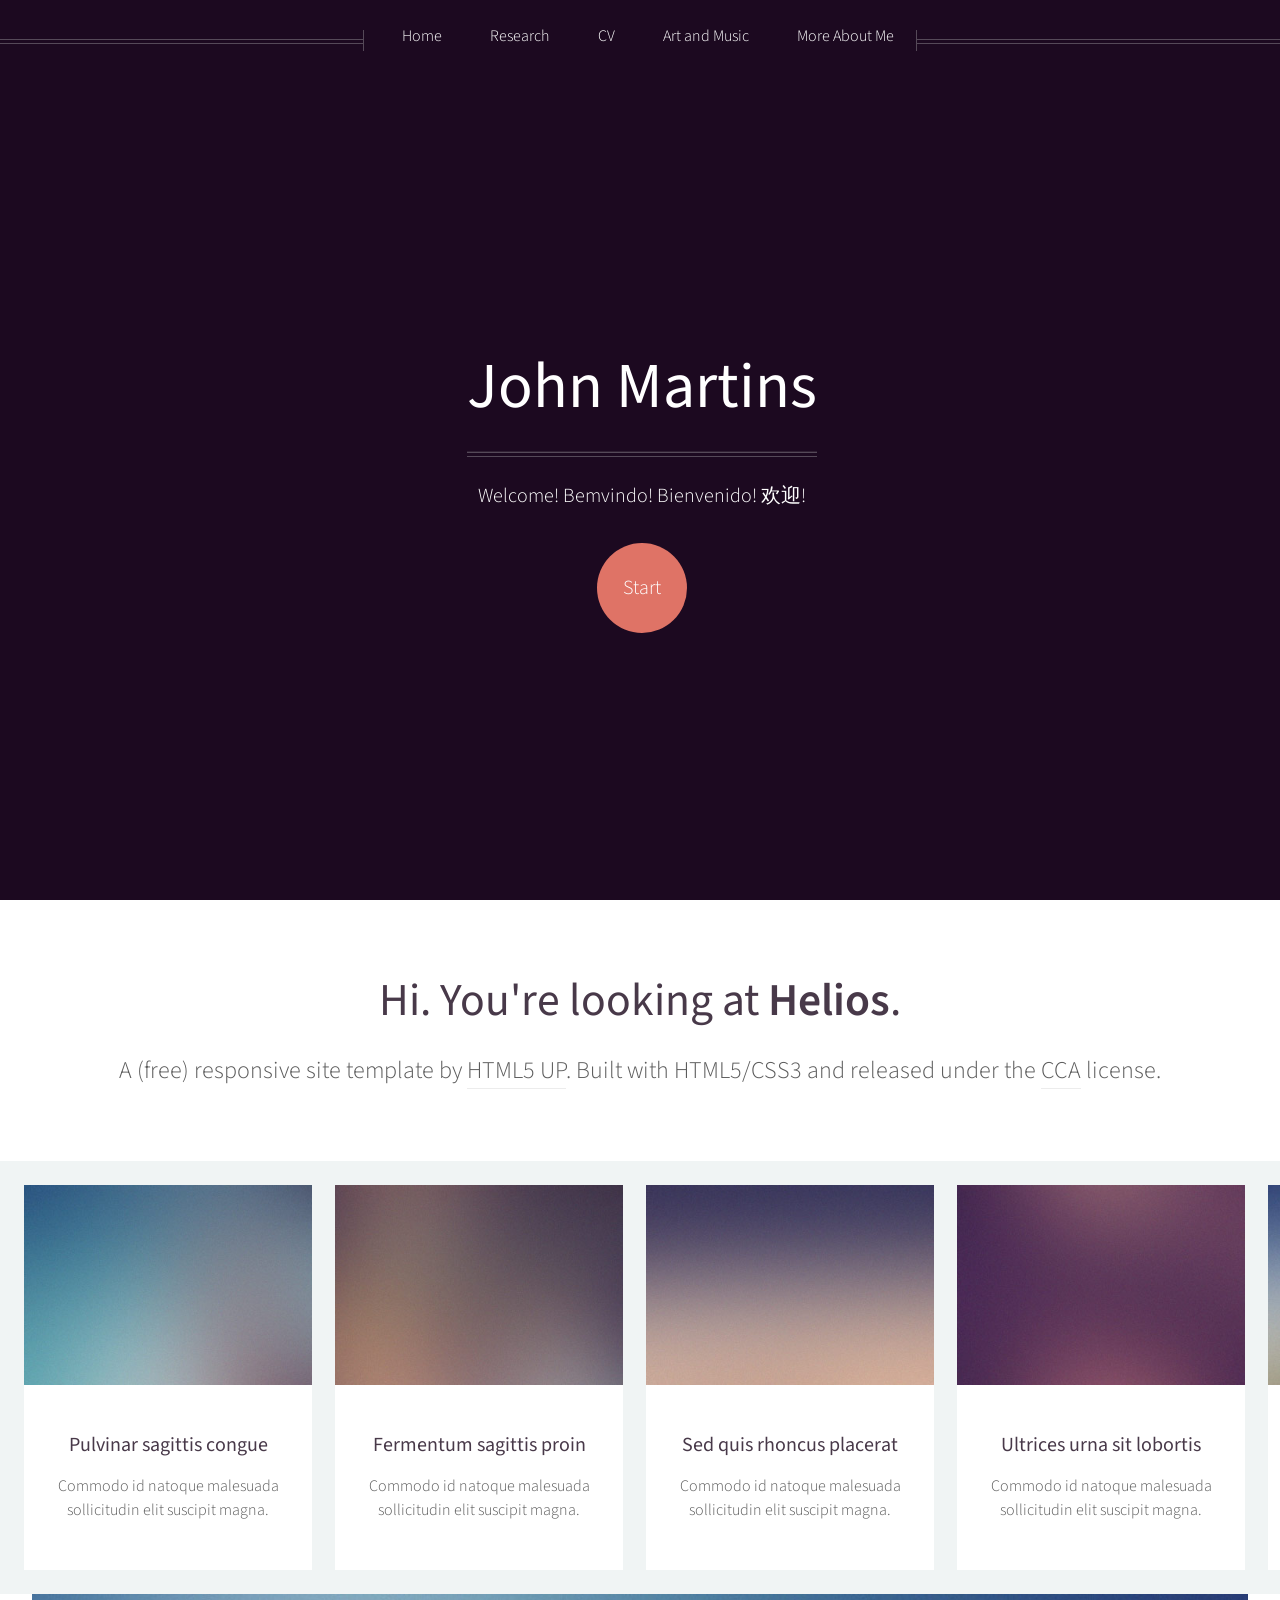
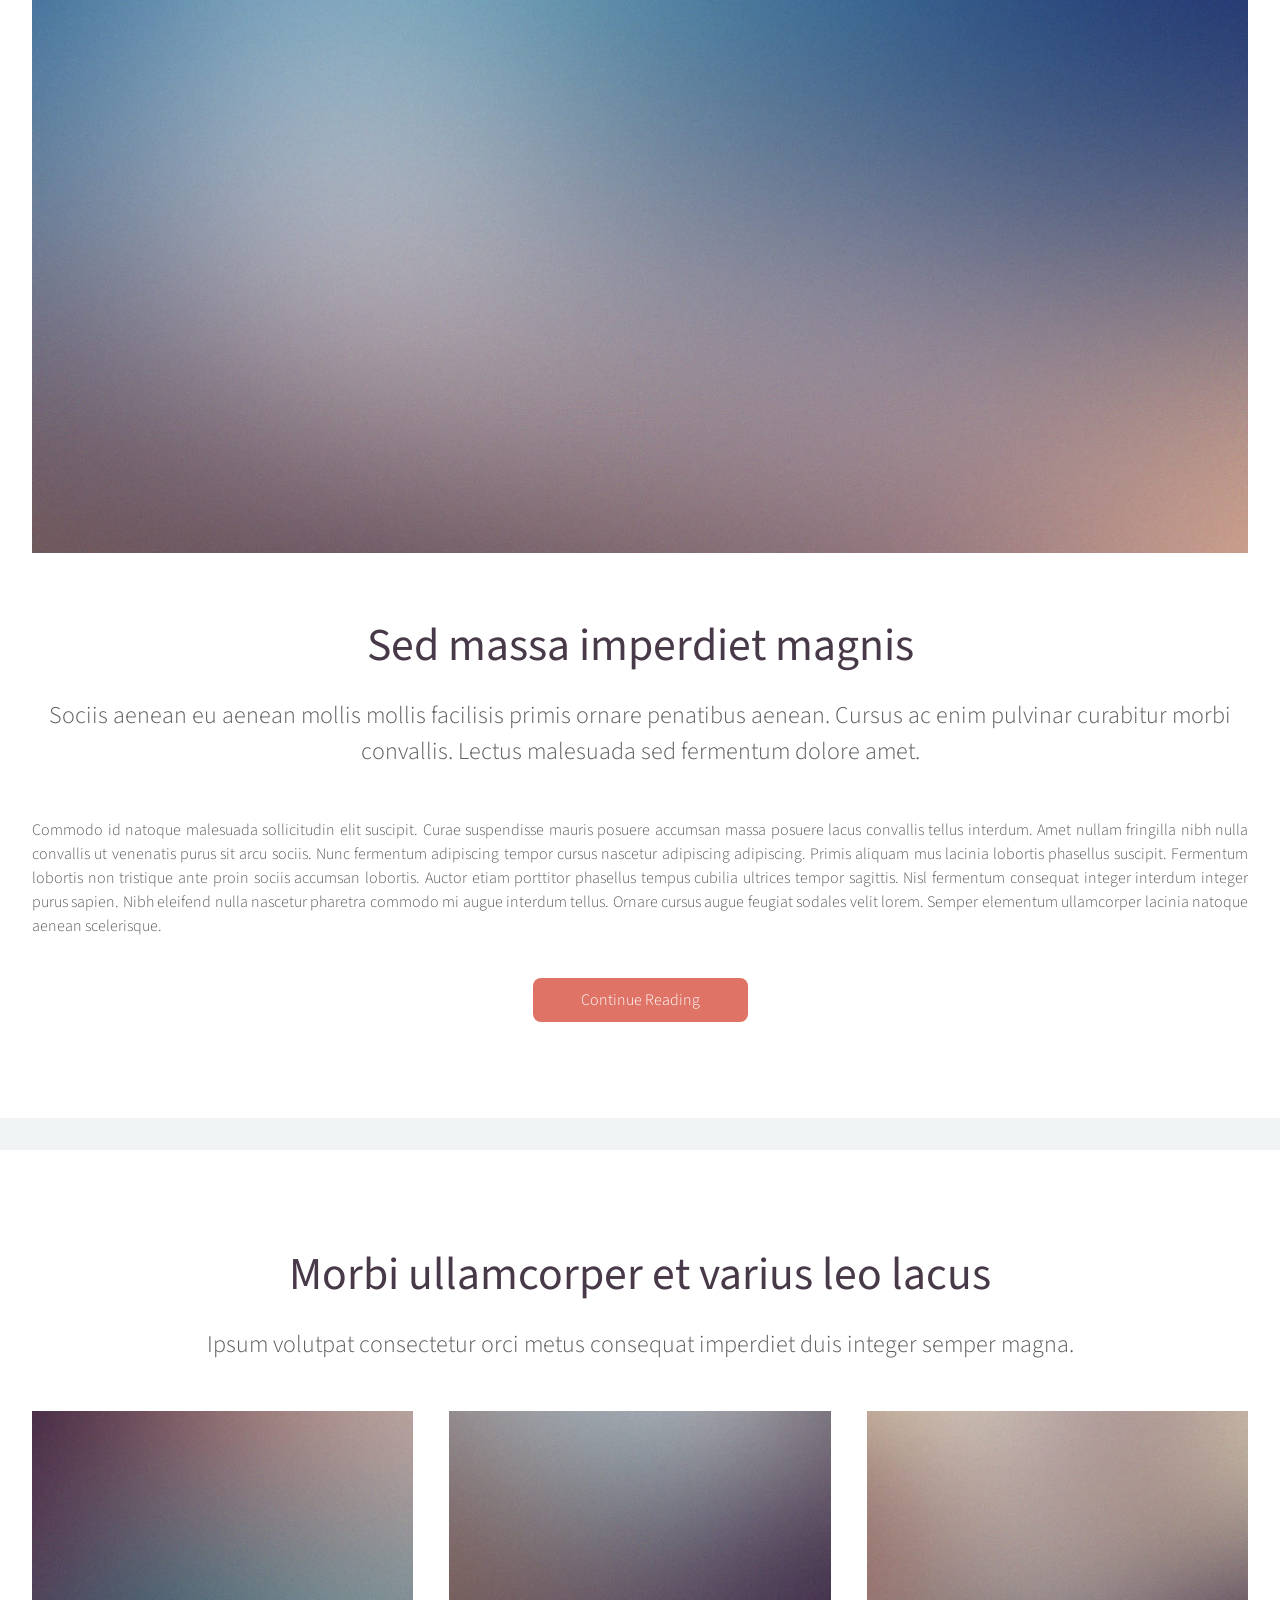
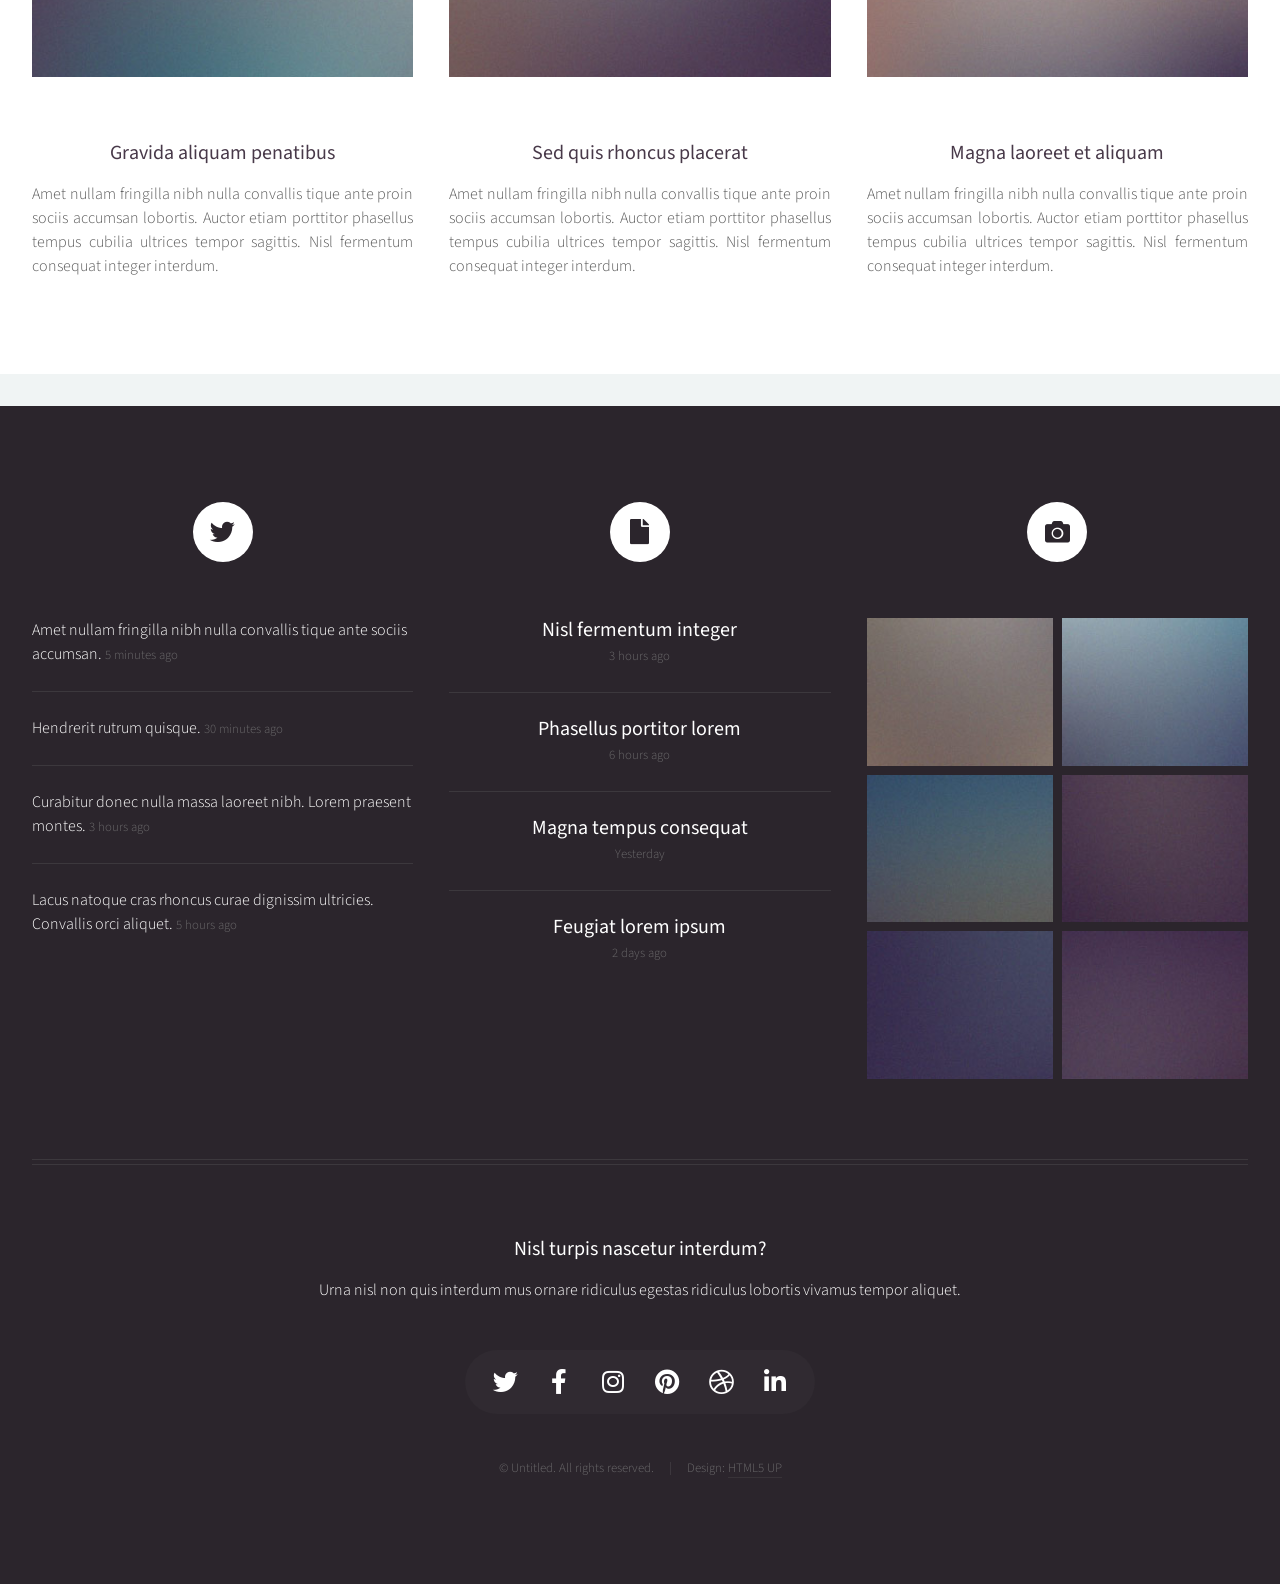
==== commit adc2027f: "fixed typo in main page" ====
--- a/index.html
+++ b/index.html
@@ -21,9 +21,9 @@
 					<!-- Inner -->
 						<div class="inner">
 							<header>
-								<h1><a href="index.html" id="logo">Helios</a></h1>
+								<h1><a href="index.html" id="logo">John Martins</a></h1>
 								<hr />
-								<p>Another fine freebie by HTML5 UP</p>
+								<p>Welcome! Bemvindo! Bienvenido! 欢迎! </p>
 							</header>
 							<footer>
 								<a href="#banner" class="button circled scrolly">Start</a>
@@ -35,26 +35,30 @@
 							<ul>
 								<li><a href="index.html">Home</a></li>
 								<li>
-									<a href="#">Dropdown</a>
+									<a href="#">Research</a>
 									<ul>
-										<li><a href="#">Lorem ipsum dolor</a></li>
-										<li><a href="#">Magna phasellus</a></li>
-										<li><a href="#">Etiam dolore nisl</a></li>
-										<li>
-											<a href="#">And a submenu &hellip;</a>
+										<li><a href="#">Research Vision</a></li>
+										<li><a href="#">Publications</a></li>
+										<li>
+											<a href="#">Past Projects &hellip;</a>
 											<ul>
-												<li><a href="#">Lorem ipsum dolor</a></li>
-												<li><a href="#">Phasellus consequat</a></li>
-												<li><a href="#">Magna phasellus</a></li>
-												<li><a href="#">Etiam dolore nisl</a></li>
+												<li><a href="#">NASA Moonranger PCB</a></li>
+												<li><a href="#">mmWave Radar Metal Detector</a></li>
+												<li><a href="#">Smart Thermostat</a></li>
+												<li><a href="#">Human-Machine Interaction in Advanced Manufacturing</a></li>
 											</ul>
 										</li>
-										<li><a href="#">Veroeros feugiat</a></li>
+										<li>
+											<a href="#">Current Projects &hellip;</a>
+											<ul>
+												<li><a href="#">Custom Car Backup Camera</a></li>
+											</ul>
+										</li>
 									</ul>
 								</li>
-								<li><a href="left-sidebar.html">Left Sidebar</a></li>
-								<li><a href="right-sidebar.html">Right Sidebar</a></li>
-								<li><a href="no-sidebar.html">No Sidebar</a></li>
+								<li><a href="left-sidebar.html">CV</a></li>
+								<li><a href="right-sidebar.html">Art and Music</a></li>
+								<li><a href="no-sidebar.html">More About Me</a></li>
 							</ul>
 						</nav>
 
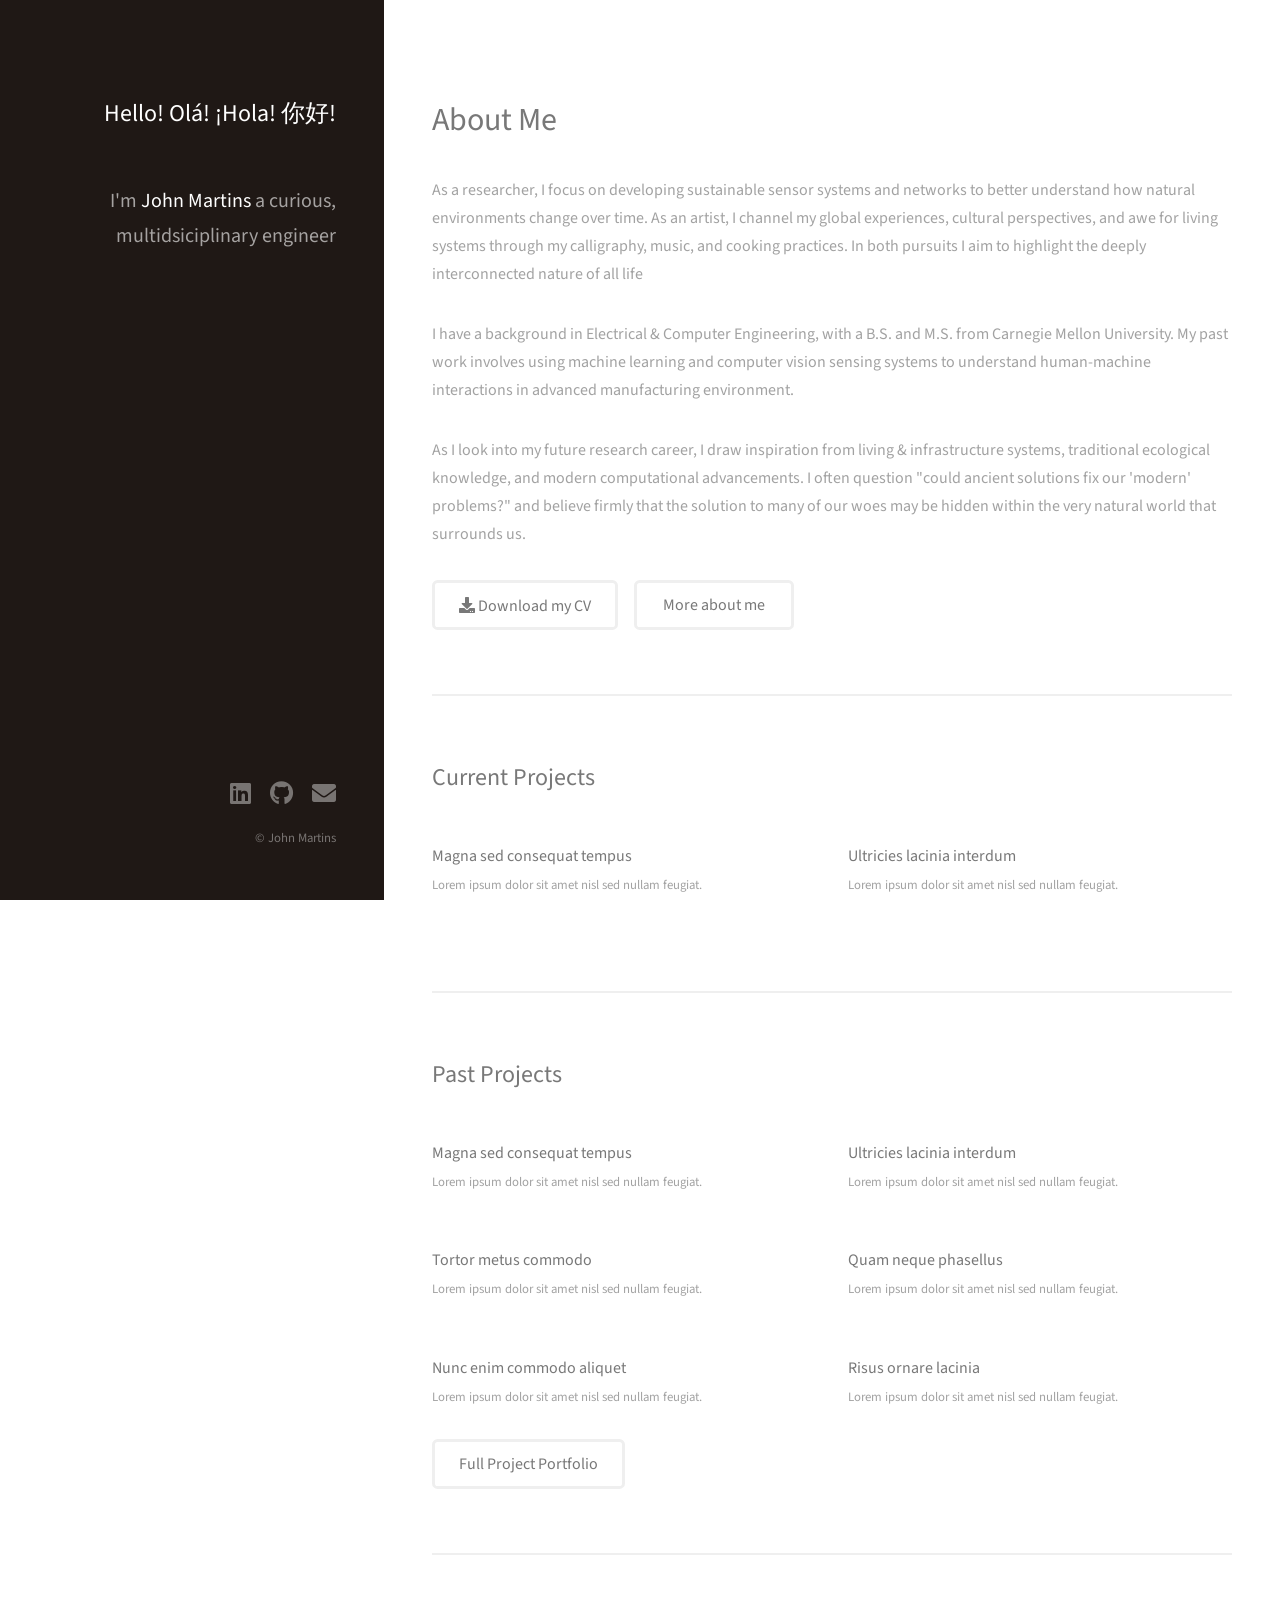
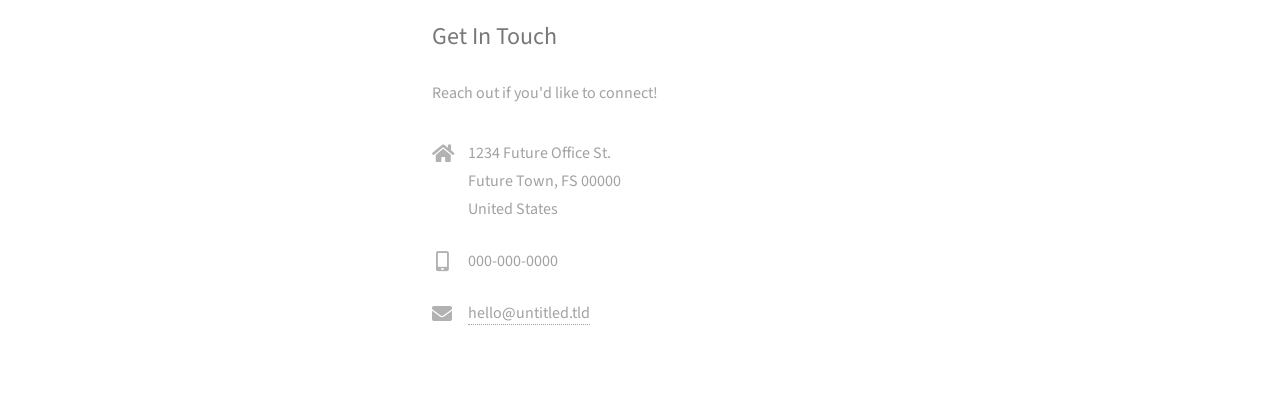
==== commit e1d180e2: "added about blurb and CV download link. Also made leftside background picture scroll much more respo" ====
--- a/index.html
+++ b/index.html
@@ -1,37 +1,34 @@
 <!DOCTYPE HTML>
 <!--
-	Helios by HTML5 UP
-	html5up.net | @ajlkn
-	Free for personal and commercial use under the CCA 3.0 license (html5up.net/license)
+	Based from Strata by HTML5 UP (html5up.net | @ajlkn)
+
+	Adapted by John Martins for his personal website
 -->
 <html>
 	<head>
-		<title>Helios by HTML5 UP</title>
+		<title>John Martins</title>
 		<meta charset="utf-8" />
 		<meta name="viewport" content="width=device-width, initial-scale=1, user-scalable=no" />
 		<link rel="stylesheet" href="assets/css/main.css" />
-		<noscript><link rel="stylesheet" href="assets/css/noscript.css" /></noscript>
 	</head>
-	<body class="homepage is-preload">
-		<div id="page-wrapper">
-
-			<!-- Header -->
-				<div id="header">
-
-					<!-- Inner -->
-						<div class="inner">
-							<header>
-								<h1><a href="index.html" id="logo">John Martins</a></h1>
-								<hr />
-								<p>Welcome! Bemvindo! Bienvenido! 欢迎! </p>
-							</header>
-							<footer>
-								<a href="#banner" class="button circled scrolly">Start</a>
-							</footer>
-						</div>
-
-					<!-- Nav -->
-						<nav id="nav">
+	<body class="is-preload">
+
+		<!-- Header -->
+			<header id="header">
+				<div class="inner">
+					<h2>Hello! Olá! ¡Hola! 你好!</h2>
+					<a href="#" class="image avatar"><img src="images/avatar.png" alt="" /></a>
+					<h1>I'm <strong>John Martins</strong><br />
+					a curious, multidsiciplinary engineer<br />
+					</h1>
+				</div>
+			</header>
+
+		<!-- Main -->
+			<div id="main">
+
+				<!-- Nav Bar to navigate through different pages -->
+					<!-- <nav id="nav">
 							<ul>
 								<li><a href="index.html">Home</a></li>
 								<li>
@@ -60,328 +57,450 @@
 								<li><a href="right-sidebar.html">Art and Music</a></li>
 								<li><a href="no-sidebar.html">More About Me</a></li>
 							</ul>
-						</nav>
-
-				</div>
-
-			<!-- Banner -->
-				<section id="banner">
-					<header>
-						<h2>Hi. You're looking at <strong>Helios</strong>.</h2>
-						<p>
-							A (free) responsive site template by <a href="http://html5up.net">HTML5 UP</a>.
-							Built with HTML5/CSS3 and released under the <a href="http://html5up.net/license">CCA</a> license.
-						</p>
-					</header>
-				</section>
-
-			<!-- Carousel -->
-				<section class="carousel">
-					<div class="reel">
-
-						<article>
-							<a href="#" class="image featured"><img src="images/pic01.jpg" alt="" /></a>
-							<header>
-								<h3><a href="#">Pulvinar sagittis congue</a></h3>
-							</header>
-							<p>Commodo id natoque malesuada sollicitudin elit suscipit magna.</p>
-						</article>
-
-						<article>
-							<a href="#" class="image featured"><img src="images/pic02.jpg" alt="" /></a>
-							<header>
-								<h3><a href="#">Fermentum sagittis proin</a></h3>
-							</header>
-							<p>Commodo id natoque malesuada sollicitudin elit suscipit magna.</p>
-						</article>
-
-						<article>
-							<a href="#" class="image featured"><img src="images/pic03.jpg" alt="" /></a>
-							<header>
-								<h3><a href="#">Sed quis rhoncus placerat</a></h3>
-							</header>
-							<p>Commodo id natoque malesuada sollicitudin elit suscipit magna.</p>
-						</article>
-
-						<article>
-							<a href="#" class="image featured"><img src="images/pic04.jpg" alt="" /></a>
-							<header>
-								<h3><a href="#">Ultrices urna sit lobortis</a></h3>
-							</header>
-							<p>Commodo id natoque malesuada sollicitudin elit suscipit magna.</p>
-						</article>
-
-						<article>
-							<a href="#" class="image featured"><img src="images/pic05.jpg" alt="" /></a>
-							<header>
-								<h3><a href="#">Varius magnis sollicitudin</a></h3>
-							</header>
-							<p>Commodo id natoque malesuada sollicitudin elit suscipit magna.</p>
-						</article>
-
-						<article>
-							<a href="#" class="image featured"><img src="images/pic01.jpg" alt="" /></a>
-							<header>
-								<h3><a href="#">Pulvinar sagittis congue</a></h3>
-							</header>
-							<p>Commodo id natoque malesuada sollicitudin elit suscipit magna.</p>
-						</article>
-
-						<article>
-							<a href="#" class="image featured"><img src="images/pic02.jpg" alt="" /></a>
-							<header>
-								<h3><a href="#">Fermentum sagittis proin</a></h3>
-							</header>
-							<p>Commodo id natoque malesuada sollicitudin elit suscipit magna.</p>
-						</article>
-
-						<article>
-							<a href="#" class="image featured"><img src="images/pic03.jpg" alt="" /></a>
-							<header>
-								<h3><a href="#">Sed quis rhoncus placerat</a></h3>
-							</header>
-							<p>Commodo id natoque malesuada sollicitudin elit suscipit magna.</p>
-						</article>
-
-						<article>
-							<a href="#" class="image featured"><img src="images/pic04.jpg" alt="" /></a>
-							<header>
-								<h3><a href="#">Ultrices urna sit lobortis</a></h3>
-							</header>
-							<p>Commodo id natoque malesuada sollicitudin elit suscipit magna.</p>
-						</article>
-
-						<article>
-							<a href="#" class="image featured"><img src="images/pic05.jpg" alt="" /></a>
-							<header>
-								<h3><a href="#">Varius magnis sollicitudin</a></h3>
-							</header>
-							<p>Commodo id natoque malesuada sollicitudin elit suscipit magna.</p>
-						</article>
-
-					</div>
-				</section>
-
-			<!-- Main -->
-				<div class="wrapper style2">
-
-					<article id="main" class="container special">
-						<a href="#" class="image featured"><img src="images/pic06.jpg" alt="" /></a>
-						<header>
-							<h2><a href="#">Sed massa imperdiet magnis</a></h2>
-							<p>
-								Sociis aenean eu aenean mollis mollis facilisis primis ornare penatibus aenean. Cursus ac enim
-								pulvinar curabitur morbi convallis. Lectus malesuada sed fermentum dolore amet.
-							</p>
+						</nav> -->
+
+				<!-- About & CV -->
+					<section id="about">
+						<header class="major">
+							<h2>About Me</h2>
 						</header>
-						<p>
-							Commodo id natoque malesuada sollicitudin elit suscipit. Curae suspendisse mauris posuere accumsan massa
-							posuere lacus convallis tellus interdum. Amet nullam fringilla nibh nulla convallis ut venenatis purus
-							sit arcu sociis. Nunc fermentum adipiscing tempor cursus nascetur adipiscing adipiscing. Primis aliquam
-							mus lacinia lobortis phasellus suscipit. Fermentum lobortis non tristique ante proin sociis accumsan
-							lobortis. Auctor etiam porttitor phasellus tempus cubilia ultrices tempor sagittis. Nisl fermentum
-							consequat integer interdum integer purus sapien. Nibh eleifend nulla nascetur pharetra commodo mi augue
-							interdum tellus. Ornare cursus augue feugiat sodales velit lorem. Semper elementum ullamcorper lacinia
-							natoque aenean scelerisque.
-						</p>
-						<footer>
-							<a href="#" class="button">Continue Reading</a>
-						</footer>
-					</article>
-
-				</div>
-
-			<!-- Features -->
-				<div class="wrapper style1">
-
-					<section id="features" class="container special">
-						<header>
-							<h2>Morbi ullamcorper et varius leo lacus</h2>
-							<p>Ipsum volutpat consectetur orci metus consequat imperdiet duis integer semper magna.</p>
-						</header>
+						<p> As a researcher, I focus on developing sustainable sensor systems and networks to better understand how natural environments change over time. As an artist, I channel my global experiences, cultural perspectives, and awe for living systems through my calligraphy, music, and cooking practices. In both pursuits I aim to highlight the deeply interconnected nature of all life</p>
+						<p> I have a background in Electrical & Computer Engineering, with a B.S. and M.S. from Carnegie Mellon University. My past work involves using machine learning and computer vision sensing systems to understand human-machine interactions in advanced manufacturing environment.</p>
+						<p>	As I look into my future research career, I draw inspiration from living & infrastructure systems, traditional ecological knowledge, and modern computational advancements. I often question "could ancient solutions fix our 'modern' problems?" and believe firmly that the solution to many of our woes may be hidden within the very natural world that surrounds us.</p>
+						<ul class="actions">
+							<li><a href="assets/downloadables/CV_JohnMartins.pdf" target="_blank" download="CV_JohnMartins" class="button"> 
+								<span class="icon solid fa-download"></span>
+									Download my CV 
+								</a>
+							</li>
+							<li><a href="#" class="button">More about me</a></li>
+						</ul>
+					</section>
+
+				<!-- Current Projects -->
+					<section id="current_projects">
+						<h2>Current Projects</h2>
 						<div class="row">
-							<article class="col-4 col-12-mobile special">
-								<a href="#" class="image featured"><img src="images/pic07.jpg" alt="" /></a>
-								<header>
-									<h3><a href="#">Gravida aliquam penatibus</a></h3>
-								</header>
-								<p>
-									Amet nullam fringilla nibh nulla convallis tique ante proin sociis accumsan lobortis. Auctor etiam
-									porttitor phasellus tempus cubilia ultrices tempor sagittis. Nisl fermentum consequat integer interdum.
-								</p>
-							</article>
-							<article class="col-4 col-12-mobile special">
-								<a href="#" class="image featured"><img src="images/pic08.jpg" alt="" /></a>
-								<header>
-									<h3><a href="#">Sed quis rhoncus placerat</a></h3>
-								</header>
-								<p>
-									Amet nullam fringilla nibh nulla convallis tique ante proin sociis accumsan lobortis. Auctor etiam
-									porttitor phasellus tempus cubilia ultrices tempor sagittis. Nisl fermentum consequat integer interdum.
-								</p>
-							</article>
-							<article class="col-4 col-12-mobile special">
-								<a href="#" class="image featured"><img src="images/pic09.jpg" alt="" /></a>
-								<header>
-									<h3><a href="#">Magna laoreet et aliquam</a></h3>
-								</header>
-								<p>
-									Amet nullam fringilla nibh nulla convallis tique ante proin sociis accumsan lobortis. Auctor etiam
-									porttitor phasellus tempus cubilia ultrices tempor sagittis. Nisl fermentum consequat integer interdum.
-								</p>
+							<article class="col-6 col-12-xsmall work-item">
+								<a href="images/fulls/01.jpg" class="image fit thumb"><img src="images/thumbs/01.jpg" alt="" /></a>
+								<h3>Magna sed consequat tempus</h3>
+								<p>Lorem ipsum dolor sit amet nisl sed nullam feugiat.</p>
+							</article>
+							<article class="col-6 col-12-xsmall work-item">
+								<a href="images/fulls/02.jpg" class="image fit thumb"><img src="images/thumbs/02.jpg" alt="" /></a>
+								<h3>Ultricies lacinia interdum</h3>
+								<p>Lorem ipsum dolor sit amet nisl sed nullam feugiat.</p>
 							</article>
 						</div>
 					</section>
 
+				<!-- Past Projects -->
+					<section id="past_projects">
+						<h2>Past Projects</h2>
+						<div class="row">
+							<article class="col-6 col-12-xsmall work-item">
+								<a href="images/fulls/01.jpg" class="image fit thumb"><img src="images/thumbs/01.jpg" alt="" /></a>
+								<h3>Magna sed consequat tempus</h3>
+								<p>Lorem ipsum dolor sit amet nisl sed nullam feugiat.</p>
+							</article>
+							<article class="col-6 col-12-xsmall work-item">
+								<a href="images/fulls/02.jpg" class="image fit thumb"><img src="images/thumbs/02.jpg" alt="" /></a>
+								<h3>Ultricies lacinia interdum</h3>
+								<p>Lorem ipsum dolor sit amet nisl sed nullam feugiat.</p>
+							</article>
+							<article class="col-6 col-12-xsmall work-item">
+								<a href="images/fulls/03.jpg" class="image fit thumb"><img src="images/thumbs/03.jpg" alt="" /></a>
+								<h3>Tortor metus commodo</h3>
+								<p>Lorem ipsum dolor sit amet nisl sed nullam feugiat.</p>
+							</article>
+							<article class="col-6 col-12-xsmall work-item">
+								<a href="images/fulls/04.jpg" class="image fit thumb"><img src="images/thumbs/04.jpg" alt="" /></a>
+								<h3>Quam neque phasellus</h3>
+								<p>Lorem ipsum dolor sit amet nisl sed nullam feugiat.</p>
+							</article>
+							<article class="col-6 col-12-xsmall work-item">
+								<a href="images/fulls/05.jpg" class="image fit thumb"><img src="images/thumbs/05.jpg" alt="" /></a>
+								<h3>Nunc enim commodo aliquet</h3>
+								<p>Lorem ipsum dolor sit amet nisl sed nullam feugiat.</p>
+							</article>
+							<article class="col-6 col-12-xsmall work-item">
+								<a href="images/fulls/06.jpg" class="image fit thumb"><img src="images/thumbs/06.jpg" alt="" /></a>
+								<h3>Risus ornare lacinia</h3>
+								<p>Lorem ipsum dolor sit amet nisl sed nullam feugiat.</p>
+							</article>
+							
+						</div>
+						<ul class="actions">
+							<li><a href="#" class="button">Full Project Portfolio</a></li>
+						</ul>
+					</section>
+
+				<!-- Three -->
+					<section id="three">
+						<h2>Get In Touch</h2>
+						<p> Reach out if you'd like to connect!</p>
+				
+						<div class="col-4 col-12-small">
+							<ul class="labeled-icons">
+								<li>
+									<h3 class="icon solid fa-home"><span class="label">Address</span></h3>
+									1234 Future Office St.<br />
+									Future Town, FS 00000<br />
+									United States
+								</li>
+								<li>
+									<h3 class="icon solid fa-mobile-alt"><span class="label">Phone</span></h3>
+									000-000-0000
+								</li>
+								<li>
+									<h3 class="icon solid fa-envelope"><span class="label">Email</span></h3>
+									<a href="#">hello@untitled.tld</a>
+								</li>
+							</ul>
+						</div>
+						
+					</section>
+
+
+				<!-- Sections with several examples and stylistic possibilites -->
+
+				<!-- Four -->
+				<!--
+					<section id="four">
+						<h2>Elements</h2>
+
+						<section>
+							<h4>Text</h4>
+							<p>This is <b>bold</b> and this is <strong>strong</strong>. This is <i>italic</i> and this is <em>emphasized</em>.
+							This is <sup>superscript</sup> text and this is <sub>subscript</sub> text.
+							This is <u>underlined</u> and this is code: <code>for (;;) { ... }</code>. Finally, <a href="#">this is a link</a>.</p>
+							<hr />
+							<header>
+								<h4>Heading with a Subtitle</h4>
+								<p>Lorem ipsum dolor sit amet nullam id egestas urna aliquam</p>
+							</header>
+							<p>Nunc lacinia ante nunc ac lobortis. Interdum adipiscing gravida odio porttitor sem non mi integer non faucibus ornare mi ut ante amet placerat aliquet. Volutpat eu sed ante lacinia sapien lorem accumsan varius montes viverra nibh in adipiscing blandit tempus accumsan.</p>
+							<header>
+								<h5>Heading with a Subtitle</h5>
+								<p>Lorem ipsum dolor sit amet nullam id egestas urna aliquam</p>
+							</header>
+							<p>Nunc lacinia ante nunc ac lobortis. Interdum adipiscing gravida odio porttitor sem non mi integer non faucibus ornare mi ut ante amet placerat aliquet. Volutpat eu sed ante lacinia sapien lorem accumsan varius montes viverra nibh in adipiscing blandit tempus accumsan.</p>
+							<hr />
+							<h2>Heading Level 2</h2>
+							<h3>Heading Level 3</h3>
+							<h4>Heading Level 4</h4>
+							<h5>Heading Level 5</h5>
+							<h6>Heading Level 6</h6>
+							<hr />
+							<h5>Blockquote</h5>
+							<blockquote>Fringilla nisl. Donec accumsan interdum nisi, quis tincidunt felis sagittis eget tempus euismod. Vestibulum ante ipsum primis in faucibus vestibulum. Blandit adipiscing eu felis iaculis volutpat ac adipiscing accumsan faucibus. Vestibulum ante ipsum primis in faucibus lorem ipsum dolor sit amet nullam adipiscing eu felis.</blockquote>
+							<h5>Preformatted</h5>
+							<pre><code>i = 0;
+
+while (!deck.isInOrder()) {
+print 'Iteration ' + i;
+deck.shuffle();
+i++;
+}
+
+print 'It took ' + i + ' iterations to sort the deck.';</code></pre>
+						</section>
+
+						<section>
+							<h4>Lists</h4>
+							<div class="row">
+								<div class="col-6 col-12-xsmall">
+									<h5>Unordered</h5>
+									<ul>
+										<li>Dolor pulvinar etiam magna etiam.</li>
+										<li>Sagittis adipiscing lorem eleifend.</li>
+										<li>Felis enim feugiat dolore viverra.</li>
+									</ul>
+									<h5>Alternate</h5>
+									<ul class="alt">
+										<li>Dolor pulvinar etiam magna etiam.</li>
+										<li>Sagittis adipiscing lorem eleifend.</li>
+										<li>Felis enim feugiat dolore viverra.</li>
+									</ul>
+								</div>
+								<div class="col-6 col-12-xsmall">
+									<h5>Ordered</h5>
+									<ol>
+										<li>Dolor pulvinar etiam magna etiam.</li>
+										<li>Etiam vel felis at lorem sed viverra.</li>
+										<li>Felis enim feugiat dolore viverra.</li>
+										<li>Dolor pulvinar etiam magna etiam.</li>
+										<li>Etiam vel felis at lorem sed viverra.</li>
+										<li>Felis enim feugiat dolore viverra.</li>
+									</ol>
+									<h5>Icons</h5>
+									<ul class="icons">
+										<li><a href="#" class="icon brands fa-twitter"><span class="label">Twitter</span></a></li>
+										<li><a href="#" class="icon brands fa-facebook-f"><span class="label">Facebook</span></a></li>
+										<li><a href="#" class="icon brands fa-instagram"><span class="label">Instagram</span></a></li>
+										<li><a href="#" class="icon brands fa-github"><span class="label">Github</span></a></li>
+										<li><a href="#" class="icon brands fa-dribbble"><span class="label">Dribbble</span></a></li>
+										<li><a href="#" class="icon brands fa-tumblr"><span class="label">Tumblr</span></a></li>
+									</ul>
+								</div>
+							</div>
+							<h5>Actions</h5>
+							<ul class="actions">
+								<li><a href="#" class="button primary">Default</a></li>
+								<li><a href="#" class="button">Default</a></li>
+							</ul>
+							<ul class="actions small">
+								<li><a href="#" class="button primary small">Small</a></li>
+								<li><a href="#" class="button small">Small</a></li>
+							</ul>
+							<div class="row">
+								<div class="col-6 col-12-small">
+									<ul class="actions stacked">
+										<li><a href="#" class="button primary">Default</a></li>
+										<li><a href="#" class="button">Default</a></li>
+									</ul>
+								</div>
+								<div class="col-6 col-12-small">
+									<ul class="actions stacked">
+										<li><a href="#" class="button primary small">Small</a></li>
+										<li><a href="#" class="button small">Small</a></li>
+									</ul>
+								</div>
+								<div class="col-6 col-12-small">
+									<ul class="actions stacked">
+										<li><a href="#" class="button primary fit">Default</a></li>
+										<li><a href="#" class="button fit">Default</a></li>
+									</ul>
+								</div>
+								<div class="col-6 col-12-small">
+									<ul class="actions stacked">
+										<li><a href="#" class="button primary small fit">Small</a></li>
+										<li><a href="#" class="button small fit">Small</a></li>
+									</ul>
+								</div>
+							</div>
+						</section>
+
+						<section>
+							<h4>Table</h4>
+							<h5>Default</h5>
+							<div class="table-wrapper">
+								<table>
+									<thead>
+										<tr>
+											<th>Name</th>
+											<th>Description</th>
+											<th>Price</th>
+										</tr>
+									</thead>
+									<tbody>
+										<tr>
+											<td>Item One</td>
+											<td>Ante turpis integer aliquet porttitor.</td>
+											<td>29.99</td>
+										</tr>
+										<tr>
+											<td>Item Two</td>
+											<td>Vis ac commodo adipiscing arcu aliquet.</td>
+											<td>19.99</td>
+										</tr>
+										<tr>
+											<td>Item Three</td>
+											<td> Morbi faucibus arcu accumsan lorem.</td>
+											<td>29.99</td>
+										</tr>
+										<tr>
+											<td>Item Four</td>
+											<td>Vitae integer tempus condimentum.</td>
+											<td>19.99</td>
+										</tr>
+										<tr>
+											<td>Item Five</td>
+											<td>Ante turpis integer aliquet porttitor.</td>
+											<td>29.99</td>
+										</tr>
+									</tbody>
+									<tfoot>
+										<tr>
+											<td colspan="2"></td>
+											<td>100.00</td>
+										</tr>
+									</tfoot>
+								</table>
+							</div>
+
+							<h5>Alternate</h5>
+							<div class="table-wrapper">
+								<table class="alt">
+									<thead>
+										<tr>
+											<th>Name</th>
+											<th>Description</th>
+											<th>Price</th>
+										</tr>
+									</thead>
+									<tbody>
+										<tr>
+											<td>Item One</td>
+											<td>Ante turpis integer aliquet porttitor.</td>
+											<td>29.99</td>
+										</tr>
+										<tr>
+											<td>Item Two</td>
+											<td>Vis ac commodo adipiscing arcu aliquet.</td>
+											<td>19.99</td>
+										</tr>
+										<tr>
+											<td>Item Three</td>
+											<td> Morbi faucibus arcu accumsan lorem.</td>
+											<td>29.99</td>
+										</tr>
+										<tr>
+											<td>Item Four</td>
+											<td>Vitae integer tempus condimentum.</td>
+											<td>19.99</td>
+										</tr>
+										<tr>
+											<td>Item Five</td>
+											<td>Ante turpis integer aliquet porttitor.</td>
+											<td>29.99</td>
+										</tr>
+									</tbody>
+									<tfoot>
+										<tr>
+											<td colspan="2"></td>
+											<td>100.00</td>
+										</tr>
+									</tfoot>
+								</table>
+							</div>
+						</section>
+
+						<section>
+							<h4>Buttons</h4>
+							<ul class="actions">
+								<li><a href="#" class="button primary">Primary</a></li>
+								<li><a href="#" class="button">Default</a></li>
+							</ul>
+							<ul class="actions">
+								<li><a href="#" class="button large">Large</a></li>
+								<li><a href="#" class="button">Default</a></li>
+								<li><a href="#" class="button small">Small</a></li>
+							</ul>
+							<ul class="actions fit">
+								<li><a href="#" class="button primary fit">Fit</a></li>
+								<li><a href="#" class="button fit">Fit</a></li>
+							</ul>
+							<ul class="actions fit small">
+								<li><a href="#" class="button primary fit small">Fit + Small</a></li>
+								<li><a href="#" class="button fit small">Fit + Small</a></li>
+							</ul>
+							<ul class="actions">
+								<li><a href="#" class="button primary icon solid fa-download">Icon</a></li>
+								<li><a href="#" class="button icon solid fa-download">Icon</a></li>
+							</ul>
+							<ul class="actions">
+								<li><span class="button primary disabled">Primary</span></li>
+								<li><span class="button disabled">Default</span></li>
+							</ul>
+						</section>
+
+						<section>
+							<h4>Form</h4>
+							<form method="post" action="#">
+								<div class="row gtr-uniform gtr-50">
+									<div class="col-6 col-12-xsmall">
+										<input type="text" name="demo-name" id="demo-name" value="" placeholder="Name" />
+									</div>
+									<div class="col-6 col-12-xsmall">
+										<input type="email" name="demo-email" id="demo-email" value="" placeholder="Email" />
+									</div>
+									<div class="col-12">
+										<select name="demo-category" id="demo-category">
+											<option value="">- Category -</option>
+											<option value="1">Manufacturing</option>
+											<option value="1">Shipping</option>
+											<option value="1">Administration</option>
+											<option value="1">Human Resources</option>
+										</select>
+									</div>
+									<div class="col-4 col-12-small">
+										<input type="radio" id="demo-priority-low" name="demo-priority" checked>
+										<label for="demo-priority-low">Low Priority</label>
+									</div>
+									<div class="col-4 col-12-small">
+										<input type="radio" id="demo-priority-normal" name="demo-priority">
+										<label for="demo-priority-normal">Normal Priority</label>
+									</div>
+									<div class="col-4 col-12-small">
+										<input type="radio" id="demo-priority-high" name="demo-priority">
+										<label for="demo-priority-high">High Priority</label>
+									</div>
+									<div class="col-6 col-12-small">
+										<input type="checkbox" id="demo-copy" name="demo-copy">
+										<label for="demo-copy">Email me a copy of this message</label>
+									</div>
+									<div class="col-6 col-12-small">
+										<input type="checkbox" id="demo-human" name="demo-human" checked>
+										<label for="demo-human">I am a human and not a robot</label>
+									</div>
+									<div class="col-12">
+										<textarea name="demo-message" id="demo-message" placeholder="Enter your message" rows="6"></textarea>
+									</div>
+									<div class="col-12">
+										<ul class="actions">
+											<li><input type="submit" value="Send Message" class="primary" /></li>
+											<li><input type="reset" value="Reset" /></li>
+										</ul>
+									</div>
+								</div>
+							</form>
+						</section>
+
+						<section>
+							<h4>Image</h4>
+							<h5>Fit</h5>
+							<div class="box alt">
+								<div class="row gtr-50 gtr-uniform">
+									<div class="col-12"><span class="image fit"><img src="images/fulls/05.jpg" alt="" /></span></div>
+									<div class="col-4"><span class="image fit"><img src="images/thumbs/01.jpg" alt="" /></span></div>
+									<div class="col-4"><span class="image fit"><img src="images/thumbs/02.jpg" alt="" /></span></div>
+									<div class="col-4"><span class="image fit"><img src="images/thumbs/03.jpg" alt="" /></span></div>
+									<div class="col-4"><span class="image fit"><img src="images/thumbs/04.jpg" alt="" /></span></div>
+									<div class="col-4"><span class="image fit"><img src="images/thumbs/05.jpg" alt="" /></span></div>
+									<div class="col-4"><span class="image fit"><img src="images/thumbs/06.jpg" alt="" /></span></div>
+									<div class="col-4"><span class="image fit"><img src="images/thumbs/03.jpg" alt="" /></span></div>
+									<div class="col-4"><span class="image fit"><img src="images/thumbs/02.jpg" alt="" /></span></div>
+									<div class="col-4"><span class="image fit"><img src="images/thumbs/01.jpg" alt="" /></span></div>
+								</div>
+							</div>
+							<h5>Left &amp; Right</h5>
+							<p><span class="image left"><img src="images/avatar.jpg" alt="" /></span>Fringilla nisl. Donec accumsan interdum nisi, quis tincidunt felis sagittis eget. tempus euismod. Vestibulum ante ipsum primis in faucibus vestibulum. Blandit adipiscing eu felis iaculis volutpat ac adipiscing accumsan eu faucibus. Integer ac pellentesque praesent tincidunt felis sagittis eget. tempus euismod. Vestibulum ante ipsum primis in faucibus vestibulum. Blandit adipiscing eu felis iaculis volutpat ac adipiscing accumsan eu faucibus. Integer ac pellentesque praesent. Donec accumsan interdum nisi, quis tincidunt felis sagittis eget. tempus euismod. Vestibulum ante ipsum primis in faucibus vestibulum. Blandit adipiscing eu felis iaculis volutpat ac adipiscing accumsan eu faucibus. Integer ac pellentesque praesent tincidunt felis sagittis eget. tempus euismod. Vestibulum ante ipsum primis in faucibus vestibulum. Blandit adipiscing eu felis iaculis volutpat ac adipiscing accumsan eu faucibus. Integer ac pellentesque praesent.</p>
+							<p><span class="image right"><img src="images/avatar.jpg" alt="" /></span>Fringilla nisl. Donec accumsan interdum nisi, quis tincidunt felis sagittis eget. tempus euismod. Vestibulum ante ipsum primis in faucibus vestibulum. Blandit adipiscing eu felis iaculis volutpat ac adipiscing accumsan eu faucibus. Integer ac pellentesque praesent tincidunt felis sagittis eget. tempus euismod. Vestibulum ante ipsum primis in faucibus vestibulum. Blandit adipiscing eu felis iaculis volutpat ac adipiscing accumsan eu faucibus. Integer ac pellentesque praesent. Donec accumsan interdum nisi, quis tincidunt felis sagittis eget. tempus euismod. Vestibulum ante ipsum primis in faucibus vestibulum. Blandit adipiscing eu felis iaculis volutpat ac adipiscing accumsan eu faucibus. Integer ac pellentesque praesent tincidunt felis sagittis eget. tempus euismod. Vestibulum ante ipsum primis in faucibus vestibulum. Blandit adipiscing eu felis iaculis volutpat ac adipiscing accumsan eu faucibus. Integer ac pellentesque praesent.</p>
+						</section>
+
+					</section>
+				-->
+
+			</div>
+
+		<!-- Footer -->
+			<footer id="footer">
+				<div class="inner">
+					<ul class="icons">
+						<li><a href="https://www.linkedin.com/in/johnwamartins/" target="_blank" class="icon brands fa-linkedin"><span class="label">Home</span></a></li>
+						<li><a href="https://github.com/martinsjohn" target="_blank" class="icon brands fa-github"><span class="label">Github</span></a></li>
+						<li><a href="mailto:jwamartins@gmail.com" class="icon solid fa-envelope"><span class="label">Email</span></a></li>
+					</ul>
+					<ul class="copyright">
+						&copy; John Martins
+					</ul>
 				</div>
-
-			<!-- Footer -->
-				<div id="footer">
-					<div class="container">
-						<div class="row">
-
-							<!-- Tweets -->
-								<section class="col-4 col-12-mobile">
-									<header>
-										<h2 class="icon brands fa-twitter circled"><span class="label">Tweets</span></h2>
-									</header>
-									<ul class="divided">
-										<li>
-											<article class="tweet">
-												Amet nullam fringilla nibh nulla convallis tique ante sociis accumsan.
-												<span class="timestamp">5 minutes ago</span>
-											</article>
-										</li>
-										<li>
-											<article class="tweet">
-												Hendrerit rutrum quisque.
-												<span class="timestamp">30 minutes ago</span>
-											</article>
-										</li>
-										<li>
-											<article class="tweet">
-												Curabitur donec nulla massa laoreet nibh. Lorem praesent montes.
-												<span class="timestamp">3 hours ago</span>
-											</article>
-										</li>
-										<li>
-											<article class="tweet">
-												Lacus natoque cras rhoncus curae dignissim ultricies. Convallis orci aliquet.
-												<span class="timestamp">5 hours ago</span>
-											</article>
-										</li>
-									</ul>
-								</section>
-
-							<!-- Posts -->
-								<section class="col-4 col-12-mobile">
-									<header>
-										<h2 class="icon solid fa-file circled"><span class="label">Posts</span></h2>
-									</header>
-									<ul class="divided">
-										<li>
-											<article class="post stub">
-												<header>
-													<h3><a href="#">Nisl fermentum integer</a></h3>
-												</header>
-												<span class="timestamp">3 hours ago</span>
-											</article>
-										</li>
-										<li>
-											<article class="post stub">
-												<header>
-													<h3><a href="#">Phasellus portitor lorem</a></h3>
-												</header>
-												<span class="timestamp">6 hours ago</span>
-											</article>
-										</li>
-										<li>
-											<article class="post stub">
-												<header>
-													<h3><a href="#">Magna tempus consequat</a></h3>
-												</header>
-												<span class="timestamp">Yesterday</span>
-											</article>
-										</li>
-										<li>
-											<article class="post stub">
-												<header>
-													<h3><a href="#">Feugiat lorem ipsum</a></h3>
-												</header>
-												<span class="timestamp">2 days ago</span>
-											</article>
-										</li>
-									</ul>
-								</section>
-
-							<!-- Photos -->
-								<section class="col-4 col-12-mobile">
-									<header>
-										<h2 class="icon solid fa-camera circled"><span class="label">Photos</span></h2>
-									</header>
-									<div class="row gtr-25">
-										<div class="col-6">
-											<a href="#" class="image fit"><img src="images/pic10.jpg" alt="" /></a>
-										</div>
-										<div class="col-6">
-											<a href="#" class="image fit"><img src="images/pic11.jpg" alt="" /></a>
-										</div>
-										<div class="col-6">
-											<a href="#" class="image fit"><img src="images/pic12.jpg" alt="" /></a>
-										</div>
-										<div class="col-6">
-											<a href="#" class="image fit"><img src="images/pic13.jpg" alt="" /></a>
-										</div>
-										<div class="col-6">
-											<a href="#" class="image fit"><img src="images/pic14.jpg" alt="" /></a>
-										</div>
-										<div class="col-6">
-											<a href="#" class="image fit"><img src="images/pic15.jpg" alt="" /></a>
-										</div>
-									</div>
-								</section>
-
-						</div>
-						<hr />
-						<div class="row">
-							<div class="col-12">
-
-								<!-- Contact -->
-									<section class="contact">
-										<header>
-											<h3>Nisl turpis nascetur interdum?</h3>
-										</header>
-										<p>Urna nisl non quis interdum mus ornare ridiculus egestas ridiculus lobortis vivamus tempor aliquet.</p>
-										<ul class="icons">
-											<li><a href="#" class="icon brands fa-twitter"><span class="label">Twitter</span></a></li>
-											<li><a href="#" class="icon brands fa-facebook-f"><span class="label">Facebook</span></a></li>
-											<li><a href="#" class="icon brands fa-instagram"><span class="label">Instagram</span></a></li>
-											<li><a href="#" class="icon brands fa-pinterest"><span class="label">Pinterest</span></a></li>
-											<li><a href="#" class="icon brands fa-dribbble"><span class="label">Dribbble</span></a></li>
-											<li><a href="#" class="icon brands fa-linkedin-in"><span class="label">Linkedin</span></a></li>
-										</ul>
-									</section>
-
-								<!-- Copyright -->
-									<div class="copyright">
-										<ul class="menu">
-											<li>&copy; Untitled. All rights reserved.</li><li>Design: <a href="http://html5up.net">HTML5 UP</a></li>
-										</ul>
-									</div>
-
-							</div>
-
-						</div>
-					</div>
-				</div>
-
-		</div>
+			</footer>
 
 		<!-- Scripts -->
 			<script src="assets/js/jquery.min.js"></script>
-			<script src="assets/js/jquery.dropotron.min.js"></script>
-			<script src="assets/js/jquery.scrolly.min.js"></script>
-			<script src="assets/js/jquery.scrollex.min.js"></script>
+			<script src="assets/js/jquery.poptrox.min.js"></script>
 			<script src="assets/js/browser.min.js"></script>
 			<script src="assets/js/breakpoints.min.js"></script>
 			<script src="assets/js/util.js"></script>
--- a/assets/css/main.css
+++ b/assets/css/main.css
@@ -1,8 +1,8 @@
-@import url("https://fonts.googleapis.com/css?family=Source+Sans+Pro:300,300italic,400,400italic,600");
 @import url("fontawesome-all.min.css");
+@import url("https://fonts.googleapis.com/css?family=Source+Sans+Pro:400,400italic");
 
 /*
-	Helios by HTML5 UP
+	Strata by HTML5 UP
 	html5up.net | @ajlkn
 	Free for personal and commercial use under the CCA 3.0 license (html5up.net/license)
 */
@@ -83,12 +83,7 @@
 	}
 
 	body {
-		background: #f0f4f4;
-		color: #5b5b5b;
-		font-size: 15pt;
-		line-height: 1.85em;
-		font-family: 'Source Sans Pro', sans-serif;
-		font-weight: 300;
+		background: #fff;
 	}
 
 		body.is-preload *, body.is-preload *:before, body.is-preload *:after {
@@ -102,174 +97,195 @@
 			transition: none !important;
 		}
 
-	input, textarea, select {
-		font-size: 15pt;
-		line-height: 1.85em;
-		font-family: 'Source Sans Pro', sans-serif;
-		font-weight: 300;
+	body, input, select, textarea {
+		color: #a2a2a2;
+		font-family: "Source Sans Pro", Helvetica, sans-serif;
+		font-size: 16pt;
+		font-weight: 400;
+		line-height: 1.75em;
+	}
+
+	a {
+		-moz-transition: color 0.2s ease-in-out, border-color 0.2s ease-in-out;
+		-webkit-transition: color 0.2s ease-in-out, border-color 0.2s ease-in-out;
+		-ms-transition: color 0.2s ease-in-out, border-color 0.2s ease-in-out;
+		transition: color 0.2s ease-in-out, border-color 0.2s ease-in-out;
+		border-bottom: dotted 1px;
+		color: #49bf9d;
+		text-decoration: none;
+	}
+
+		a:hover {
+			border-bottom-color: transparent;
+			color: #49bf9d !important;
+			text-decoration: none;
+		}
+
+	strong, b {
+		color: #787878;
+		font-weight: 400;
+	}
+
+	em, i {
+		font-style: italic;
+	}
+
+	p {
+		margin: 0 0 2em 0;
 	}
 
 	h1, h2, h3, h4, h5, h6 {
+		color: #787878;
 		font-weight: 400;
-		color: #483949;
-		line-height: 1.25em;
-	}
-
-	h1 a, h2 a, h3 a, h4 a, h5 a, h6 a {
-		color: inherit;
-		text-decoration: none;
-		border-bottom-color: transparent;
-	}
-
-	h1 strong, h2 strong, h3 strong, h4 strong, h5 strong, h6 strong {
-		font-weight: 600;
+		line-height: 1em;
+		margin: 0 0 1em 0;
+	}
+
+		h1 a, h2 a, h3 a, h4 a, h5 a, h6 a {
+			color: inherit;
+			text-decoration: none;
+		}
+
+	h1 {
+		font-size: 2em;
+		line-height: 1.5em;
 	}
 
 	h2 {
-		font-size: 2.85em;
+		font-size: 1.5em;
+		line-height: 1.5em;
 	}
 
 	h3 {
 		font-size: 1.25em;
+		line-height: 1.5em;
 	}
 
 	h4 {
-		font-size: 1em;
-		margin: 0 0 0.25em 0;
-	}
-
-	strong, b {
-		font-weight: 400;
-		color: #483949;
-	}
-
-	em, i {
-		font-style: italic;
-	}
-
-	a {
-		color: inherit;
-		border-bottom: solid 1px rgba(128, 128, 128, 0.15);
-		text-decoration: none;
-		-moz-transition: background-color 0.35s ease-in-out, color 0.35s ease-in-out, border-bottom-color 0.35s ease-in-out;
-		-webkit-transition: background-color 0.35s ease-in-out, color 0.35s ease-in-out, border-bottom-color 0.35s ease-in-out;
-		-ms-transition: background-color 0.35s ease-in-out, color 0.35s ease-in-out, border-bottom-color 0.35s ease-in-out;
-		transition: background-color 0.35s ease-in-out, color 0.35s ease-in-out, border-bottom-color 0.35s ease-in-out;
-	}
-
-		a:hover {
-			color: #ef8376;
-			border-bottom-color: transparent;
-		}
+		font-size: 1.1em;
+		line-height: 1.5em;
+	}
+
+	h5 {
+		font-size: 0.9em;
+		line-height: 1.5em;
+	}
+
+	h6 {
+		font-size: 0.7em;
+		line-height: 1.5em;
+	}
 
 	sub {
+		font-size: 0.8em;
 		position: relative;
 		top: 0.5em;
+	}
+
+	sup {
 		font-size: 0.8em;
-	}
-
-	sup {
 		position: relative;
 		top: -0.5em;
-		font-size: 0.8em;
-	}
+	}
+
+	hr {
+		border: 0;
+		border-bottom: solid 2px #efefef;
+		margin: 2em 0;
+	}
+
+		hr.major {
+			margin: 3em 0;
+		}
 
 	blockquote {
-		border-left: solid 0.5em #ddd;
-		padding: 1em 0 1em 2em;
+		border-left: solid 6px #efefef;
 		font-style: italic;
-	}
-
-	p, ul, ol, dl, table {
-		margin-bottom: 1em;
-	}
-
-	p {
-		text-align: justify;
-	}
-
-	br.clear {
-		clear: both;
-	}
-
-	hr {
-		position: relative;
-		display: block;
-		border: 0;
-		top: 4.5em;
-		margin-bottom: 9em;
-		height: 6px;
-		border-top: solid 1px rgba(128, 128, 128, 0.2);
-		border-bottom: solid 1px rgba(128, 128, 128, 0.2);
-	}
-
-		hr:before, hr:after {
-			content: '';
-			position: absolute;
-			top: -8px;
+		margin: 0 0 2em 0;
+		padding: 0.5em 0 0.5em 1.5em;
+	}
+
+	code {
+		background: #f7f7f7;
+		border-radius: 0.35em;
+		border: solid 2px #efefef;
+		font-family: "Courier New", monospace;
+		font-size: 0.9em;
+		margin: 0 0.25em;
+		padding: 0.25em 0.65em;
+	}
+
+	pre {
+		-webkit-overflow-scrolling: touch;
+		font-family: "Courier New", monospace;
+		font-size: 0.9em;
+		margin: 0 0 2em 0;
+	}
+
+		pre code {
 			display: block;
-			width: 1px;
-			height: 21px;
-			background: rgba(128, 128, 128, 0.2);
-		}
-
-		hr:before {
-			left: -1px;
-		}
-
-		hr:after {
-			right: -1px;
-		}
-
-	.timestamp {
-		color: rgba(128, 128, 128, 0.75);
-		font-size: 0.8em;
+			line-height: 1.75em;
+			padding: 1em 1.5em;
+			overflow-x: auto;
+		}
+
+	.align-left {
+		text-align: left;
+	}
+
+	.align-center {
+		text-align: center;
+	}
+
+	.align-right {
+		text-align: right;
 	}
 
 /* Container */
 
 	.container {
 		margin: 0 auto;
-		max-width: 100%;
-		width: 1400px;
-	}
-
-		@media screen and (max-width: 1680px) {
+		max-width: calc(100% - 4em);
+		width: 100%;
+	}
+
+		.container.xsmall {
+			width: 25%;
+		}
+
+		.container.small {
+			width: 50%;
+		}
+
+		.container.medium {
+			width: 75%;
+		}
+
+		.container.large {
+			width: 125%;
+		}
+
+		.container.xlarge {
+			width: 150%;
+		}
+
+		.container.max {
+			width: 100%;
+		}
+
+		@media screen and (max-width: 980px) {
 
 			.container {
-				width: 1200px;
-			}
-
-		}
-
-		@media screen and (max-width: 1280px) {
+				width: 100% !important;
+				max-width: 100% !important;
+			}
+
+		}
+
+		@media screen and (max-width: 480px) {
 
 			.container {
-				width: 100%;
-			}
-
-		}
-
-		@media screen and (max-width: 960px) {
-
-			.container {
-				width: 100%;
-			}
-
-		}
-
-		@media screen and (max-width: 840px) {
-
-			.container {
-				width: 100%;
-			}
-
-		}
-
-		@media screen and (max-width: 736px) {
-
-			.container {
-				width: 100%;
+				max-width: calc(100% - 3em);
 			}
 
 		}
@@ -416,108 +432,108 @@
 		}
 
 		.row.gtr-0 {
-			margin-top: 0px;
-			margin-left: 0px;
+			margin-top: 0;
+			margin-left: 0em;
 		}
 
 			.row.gtr-0 > * {
-				padding: 0px 0 0 0px;
+				padding: 0 0 0 0em;
 			}
 
 			.row.gtr-0.gtr-uniform {
-				margin-top: 0px;
+				margin-top: 0em;
 			}
 
 				.row.gtr-0.gtr-uniform > * {
-					padding-top: 0px;
+					padding-top: 0em;
 				}
 
 		.row.gtr-25 {
-			margin-top: -10px;
-			margin-left: -10px;
+			margin-top: 0;
+			margin-left: -0.625em;
 		}
 
 			.row.gtr-25 > * {
-				padding: 10px 0 0 10px;
+				padding: 0 0 0 0.625em;
 			}
 
 			.row.gtr-25.gtr-uniform {
-				margin-top: -10px;
+				margin-top: -0.625em;
 			}
 
 				.row.gtr-25.gtr-uniform > * {
-					padding-top: 10px;
+					padding-top: 0.625em;
 				}
 
 		.row.gtr-50 {
-			margin-top: -20px;
-			margin-left: -20px;
+			margin-top: 0;
+			margin-left: -1.25em;
 		}
 
 			.row.gtr-50 > * {
-				padding: 20px 0 0 20px;
+				padding: 0 0 0 1.25em;
 			}
 
 			.row.gtr-50.gtr-uniform {
-				margin-top: -20px;
+				margin-top: -1.25em;
 			}
 
 				.row.gtr-50.gtr-uniform > * {
-					padding-top: 20px;
+					padding-top: 1.25em;
 				}
 
 		.row {
-			margin-top: -40px;
-			margin-left: -40px;
+			margin-top: 0;
+			margin-left: -2.5em;
 		}
 
 			.row > * {
-				padding: 40px 0 0 40px;
+				padding: 0 0 0 2.5em;
 			}
 
 			.row.gtr-uniform {
-				margin-top: -40px;
+				margin-top: -2.5em;
 			}
 
 				.row.gtr-uniform > * {
-					padding-top: 40px;
+					padding-top: 2.5em;
 				}
 
 		.row.gtr-150 {
-			margin-top: -60px;
-			margin-left: -60px;
+			margin-top: 0;
+			margin-left: -3.75em;
 		}
 
 			.row.gtr-150 > * {
-				padding: 60px 0 0 60px;
+				padding: 0 0 0 3.75em;
 			}
 
 			.row.gtr-150.gtr-uniform {
-				margin-top: -60px;
+				margin-top: -3.75em;
 			}
 
 				.row.gtr-150.gtr-uniform > * {
-					padding-top: 60px;
+					padding-top: 3.75em;
 				}
 
 		.row.gtr-200 {
-			margin-top: -80px;
-			margin-left: -80px;
+			margin-top: 0;
+			margin-left: -5em;
 		}
 
 			.row.gtr-200 > * {
-				padding: 80px 0 0 80px;
+				padding: 0 0 0 5em;
 			}
 
 			.row.gtr-200.gtr-uniform {
-				margin-top: -80px;
+				margin-top: -5em;
 			}
 
 				.row.gtr-200.gtr-uniform > * {
-					padding-top: 80px;
-				}
-
-		@media screen and (max-width: 1680px) {
+					padding-top: 5em;
+				}
+
+		@media screen and (max-width: 1800px) {
 
 			.row {
 				display: flex;
@@ -558,206 +574,206 @@
 					align-items: flex-end;
 				}
 
-				.row > .imp-wide {
+				.row > .imp-xlarge {
 					order: -1;
 				}
 
-				.row > .col-1-wide {
+				.row > .col-1-xlarge {
 					width: 8.33333%;
 				}
 
-				.row > .off-1-wide {
+				.row > .off-1-xlarge {
 					margin-left: 8.33333%;
 				}
 
-				.row > .col-2-wide {
+				.row > .col-2-xlarge {
 					width: 16.66667%;
 				}
 
-				.row > .off-2-wide {
+				.row > .off-2-xlarge {
 					margin-left: 16.66667%;
 				}
 
-				.row > .col-3-wide {
+				.row > .col-3-xlarge {
 					width: 25%;
 				}
 
-				.row > .off-3-wide {
+				.row > .off-3-xlarge {
 					margin-left: 25%;
 				}
 
-				.row > .col-4-wide {
+				.row > .col-4-xlarge {
 					width: 33.33333%;
 				}
 
-				.row > .off-4-wide {
+				.row > .off-4-xlarge {
 					margin-left: 33.33333%;
 				}
 
-				.row > .col-5-wide {
+				.row > .col-5-xlarge {
 					width: 41.66667%;
 				}
 
-				.row > .off-5-wide {
+				.row > .off-5-xlarge {
 					margin-left: 41.66667%;
 				}
 
-				.row > .col-6-wide {
+				.row > .col-6-xlarge {
 					width: 50%;
 				}
 
-				.row > .off-6-wide {
+				.row > .off-6-xlarge {
 					margin-left: 50%;
 				}
 
-				.row > .col-7-wide {
+				.row > .col-7-xlarge {
 					width: 58.33333%;
 				}
 
-				.row > .off-7-wide {
+				.row > .off-7-xlarge {
 					margin-left: 58.33333%;
 				}
 
-				.row > .col-8-wide {
+				.row > .col-8-xlarge {
 					width: 66.66667%;
 				}
 
-				.row > .off-8-wide {
+				.row > .off-8-xlarge {
 					margin-left: 66.66667%;
 				}
 
-				.row > .col-9-wide {
+				.row > .col-9-xlarge {
 					width: 75%;
 				}
 
-				.row > .off-9-wide {
+				.row > .off-9-xlarge {
 					margin-left: 75%;
 				}
 
-				.row > .col-10-wide {
+				.row > .col-10-xlarge {
 					width: 83.33333%;
 				}
 
-				.row > .off-10-wide {
+				.row > .off-10-xlarge {
 					margin-left: 83.33333%;
 				}
 
-				.row > .col-11-wide {
+				.row > .col-11-xlarge {
 					width: 91.66667%;
 				}
 
-				.row > .off-11-wide {
+				.row > .off-11-xlarge {
 					margin-left: 91.66667%;
 				}
 
-				.row > .col-12-wide {
+				.row > .col-12-xlarge {
 					width: 100%;
 				}
 
-				.row > .off-12-wide {
+				.row > .off-12-xlarge {
 					margin-left: 100%;
 				}
 
 				.row.gtr-0 {
-					margin-top: 0px;
-					margin-left: 0px;
+					margin-top: 0;
+					margin-left: 0em;
 				}
 
 					.row.gtr-0 > * {
-						padding: 0px 0 0 0px;
+						padding: 0 0 0 0em;
 					}
 
 					.row.gtr-0.gtr-uniform {
-						margin-top: 0px;
+						margin-top: 0em;
 					}
 
 						.row.gtr-0.gtr-uniform > * {
-							padding-top: 0px;
+							padding-top: 0em;
 						}
 
 				.row.gtr-25 {
-					margin-top: -10px;
-					margin-left: -10px;
+					margin-top: 0;
+					margin-left: -0.625em;
 				}
 
 					.row.gtr-25 > * {
-						padding: 10px 0 0 10px;
+						padding: 0 0 0 0.625em;
 					}
 
 					.row.gtr-25.gtr-uniform {
-						margin-top: -10px;
+						margin-top: -0.625em;
 					}
 
 						.row.gtr-25.gtr-uniform > * {
-							padding-top: 10px;
+							padding-top: 0.625em;
 						}
 
 				.row.gtr-50 {
-					margin-top: -20px;
-					margin-left: -20px;
+					margin-top: 0;
+					margin-left: -1.25em;
 				}
 
 					.row.gtr-50 > * {
-						padding: 20px 0 0 20px;
+						padding: 0 0 0 1.25em;
 					}
 
 					.row.gtr-50.gtr-uniform {
-						margin-top: -20px;
+						margin-top: -1.25em;
 					}
 
 						.row.gtr-50.gtr-uniform > * {
-							padding-top: 20px;
+							padding-top: 1.25em;
 						}
 
 				.row {
-					margin-top: -40px;
-					margin-left: -40px;
+					margin-top: 0;
+					margin-left: -2.5em;
 				}
 
 					.row > * {
-						padding: 40px 0 0 40px;
+						padding: 0 0 0 2.5em;
 					}
 
 					.row.gtr-uniform {
-						margin-top: -40px;
+						margin-top: -2.5em;
 					}
 
 						.row.gtr-uniform > * {
-							padding-top: 40px;
+							padding-top: 2.5em;
 						}
 
 				.row.gtr-150 {
-					margin-top: -60px;
-					margin-left: -60px;
+					margin-top: 0;
+					margin-left: -3.75em;
 				}
 
 					.row.gtr-150 > * {
-						padding: 60px 0 0 60px;
+						padding: 0 0 0 3.75em;
 					}
 
 					.row.gtr-150.gtr-uniform {
-						margin-top: -60px;
+						margin-top: -3.75em;
 					}
 
 						.row.gtr-150.gtr-uniform > * {
-							padding-top: 60px;
+							padding-top: 3.75em;
 						}
 
 				.row.gtr-200 {
-					margin-top: -80px;
-					margin-left: -80px;
+					margin-top: 0;
+					margin-left: -5em;
 				}
 
 					.row.gtr-200 > * {
-						padding: 80px 0 0 80px;
+						padding: 0 0 0 5em;
 					}
 
 					.row.gtr-200.gtr-uniform {
-						margin-top: -80px;
+						margin-top: -5em;
 					}
 
 						.row.gtr-200.gtr-uniform > * {
-							padding-top: 80px;
+							padding-top: 5em;
 						}
 
 		}
@@ -803,211 +819,211 @@
 					align-items: flex-end;
 				}
 
-				.row > .imp-normal {
+				.row > .imp-large {
 					order: -1;
 				}
 
-				.row > .col-1-normal {
+				.row > .col-1-large {
 					width: 8.33333%;
 				}
 
-				.row > .off-1-normal {
+				.row > .off-1-large {
 					margin-left: 8.33333%;
 				}
 
-				.row > .col-2-normal {
+				.row > .col-2-large {
 					width: 16.66667%;
 				}
 
-				.row > .off-2-normal {
+				.row > .off-2-large {
 					margin-left: 16.66667%;
 				}
 
-				.row > .col-3-normal {
+				.row > .col-3-large {
 					width: 25%;
 				}
 
-				.row > .off-3-normal {
+				.row > .off-3-large {
 					margin-left: 25%;
 				}
 
-				.row > .col-4-normal {
+				.row > .col-4-large {
 					width: 33.33333%;
 				}
 
-				.row > .off-4-normal {
+				.row > .off-4-large {
 					margin-left: 33.33333%;
 				}
 
-				.row > .col-5-normal {
+				.row > .col-5-large {
 					width: 41.66667%;
 				}
 
-				.row > .off-5-normal {
+				.row > .off-5-large {
 					margin-left: 41.66667%;
 				}
 
-				.row > .col-6-normal {
+				.row > .col-6-large {
 					width: 50%;
 				}
 
-				.row > .off-6-normal {
+				.row > .off-6-large {
 					margin-left: 50%;
 				}
 
-				.row > .col-7-normal {
+				.row > .col-7-large {
 					width: 58.33333%;
 				}
 
-				.row > .off-7-normal {
+				.row > .off-7-large {
 					margin-left: 58.33333%;
 				}
 
-				.row > .col-8-normal {
+				.row > .col-8-large {
 					width: 66.66667%;
 				}
 
-				.row > .off-8-normal {
+				.row > .off-8-large {
 					margin-left: 66.66667%;
 				}
 
-				.row > .col-9-normal {
+				.row > .col-9-large {
 					width: 75%;
 				}
 
-				.row > .off-9-normal {
+				.row > .off-9-large {
 					margin-left: 75%;
 				}
 
-				.row > .col-10-normal {
+				.row > .col-10-large {
 					width: 83.33333%;
 				}
 
-				.row > .off-10-normal {
+				.row > .off-10-large {
 					margin-left: 83.33333%;
 				}
 
-				.row > .col-11-normal {
+				.row > .col-11-large {
 					width: 91.66667%;
 				}
 
-				.row > .off-11-normal {
+				.row > .off-11-large {
 					margin-left: 91.66667%;
 				}
 
-				.row > .col-12-normal {
+				.row > .col-12-large {
 					width: 100%;
 				}
 
-				.row > .off-12-normal {
+				.row > .off-12-large {
 					margin-left: 100%;
 				}
 
 				.row.gtr-0 {
-					margin-top: 0px;
-					margin-left: 0px;
+					margin-top: 0;
+					margin-left: 0em;
 				}
 
 					.row.gtr-0 > * {
-						padding: 0px 0 0 0px;
+						padding: 0 0 0 0em;
 					}
 
 					.row.gtr-0.gtr-uniform {
-						margin-top: 0px;
+						margin-top: 0em;
 					}
 
 						.row.gtr-0.gtr-uniform > * {
-							padding-top: 0px;
+							padding-top: 0em;
 						}
 
 				.row.gtr-25 {
-					margin-top: -9px;
-					margin-left: -9px;
+					margin-top: 0;
+					margin-left: -0.5em;
 				}
 
 					.row.gtr-25 > * {
-						padding: 9px 0 0 9px;
+						padding: 0 0 0 0.5em;
 					}
 
 					.row.gtr-25.gtr-uniform {
-						margin-top: -9px;
+						margin-top: -0.5em;
 					}
 
 						.row.gtr-25.gtr-uniform > * {
-							padding-top: 9px;
+							padding-top: 0.5em;
 						}
 
 				.row.gtr-50 {
-					margin-top: -18px;
-					margin-left: -18px;
+					margin-top: 0;
+					margin-left: -1em;
 				}
 
 					.row.gtr-50 > * {
-						padding: 18px 0 0 18px;
+						padding: 0 0 0 1em;
 					}
 
 					.row.gtr-50.gtr-uniform {
-						margin-top: -18px;
+						margin-top: -1em;
 					}
 
 						.row.gtr-50.gtr-uniform > * {
-							padding-top: 18px;
+							padding-top: 1em;
 						}
 
 				.row {
-					margin-top: -36px;
-					margin-left: -36px;
+					margin-top: 0;
+					margin-left: -2em;
 				}
 
 					.row > * {
-						padding: 36px 0 0 36px;
+						padding: 0 0 0 2em;
 					}
 
 					.row.gtr-uniform {
-						margin-top: -36px;
+						margin-top: -2em;
 					}
 
 						.row.gtr-uniform > * {
-							padding-top: 36px;
+							padding-top: 2em;
 						}
 
 				.row.gtr-150 {
-					margin-top: -54px;
-					margin-left: -54px;
+					margin-top: 0;
+					margin-left: -3em;
 				}
 
 					.row.gtr-150 > * {
-						padding: 54px 0 0 54px;
+						padding: 0 0 0 3em;
 					}
 
 					.row.gtr-150.gtr-uniform {
-						margin-top: -54px;
+						margin-top: -3em;
 					}
 
 						.row.gtr-150.gtr-uniform > * {
-							padding-top: 54px;
+							padding-top: 3em;
 						}
 
 				.row.gtr-200 {
-					margin-top: -72px;
-					margin-left: -72px;
+					margin-top: 0;
+					margin-left: -4em;
 				}
 
 					.row.gtr-200 > * {
-						padding: 72px 0 0 72px;
+						padding: 0 0 0 4em;
 					}
 
 					.row.gtr-200.gtr-uniform {
-						margin-top: -72px;
+						margin-top: -4em;
 					}
 
 						.row.gtr-200.gtr-uniform > * {
-							padding-top: 72px;
+							padding-top: 4em;
 						}
 
 		}
 
-		@media screen and (max-width: 960px) {
+		@media screen and (max-width: 980px) {
 
 			.row {
 				display: flex;
@@ -1048,211 +1064,211 @@
 					align-items: flex-end;
 				}
 
-				.row > .imp-narrow {
+				.row > .imp-medium {
 					order: -1;
 				}
 
-				.row > .col-1-narrow {
+				.row > .col-1-medium {
 					width: 8.33333%;
 				}
 
-				.row > .off-1-narrow {
+				.row > .off-1-medium {
 					margin-left: 8.33333%;
 				}
 
-				.row > .col-2-narrow {
+				.row > .col-2-medium {
 					width: 16.66667%;
 				}
 
-				.row > .off-2-narrow {
+				.row > .off-2-medium {
 					margin-left: 16.66667%;
 				}
 
-				.row > .col-3-narrow {
+				.row > .col-3-medium {
 					width: 25%;
 				}
 
-				.row > .off-3-narrow {
+				.row > .off-3-medium {
 					margin-left: 25%;
 				}
 
-				.row > .col-4-narrow {
+				.row > .col-4-medium {
 					width: 33.33333%;
 				}
 
-				.row > .off-4-narrow {
+				.row > .off-4-medium {
 					margin-left: 33.33333%;
 				}
 
-				.row > .col-5-narrow {
+				.row > .col-5-medium {
 					width: 41.66667%;
 				}
 
-				.row > .off-5-narrow {
+				.row > .off-5-medium {
 					margin-left: 41.66667%;
 				}
 
-				.row > .col-6-narrow {
+				.row > .col-6-medium {
 					width: 50%;
 				}
 
-				.row > .off-6-narrow {
+				.row > .off-6-medium {
 					margin-left: 50%;
 				}
 
-				.row > .col-7-narrow {
+				.row > .col-7-medium {
 					width: 58.33333%;
 				}
 
-				.row > .off-7-narrow {
+				.row > .off-7-medium {
 					margin-left: 58.33333%;
 				}
 
-				.row > .col-8-narrow {
+				.row > .col-8-medium {
 					width: 66.66667%;
 				}
 
-				.row > .off-8-narrow {
+				.row > .off-8-medium {
 					margin-left: 66.66667%;
 				}
 
-				.row > .col-9-narrow {
+				.row > .col-9-medium {
 					width: 75%;
 				}
 
-				.row > .off-9-narrow {
+				.row > .off-9-medium {
 					margin-left: 75%;
 				}
 
-				.row > .col-10-narrow {
+				.row > .col-10-medium {
 					width: 83.33333%;
 				}
 
-				.row > .off-10-narrow {
+				.row > .off-10-medium {
 					margin-left: 83.33333%;
 				}
 
-				.row > .col-11-narrow {
+				.row > .col-11-medium {
 					width: 91.66667%;
 				}
 
-				.row > .off-11-narrow {
+				.row > .off-11-medium {
 					margin-left: 91.66667%;
 				}
 
-				.row > .col-12-narrow {
+				.row > .col-12-medium {
 					width: 100%;
 				}
 
-				.row > .off-12-narrow {
+				.row > .off-12-medium {
 					margin-left: 100%;
 				}
 
 				.row.gtr-0 {
-					margin-top: 0px;
-					margin-left: 0px;
+					margin-top: 0;
+					margin-left: 0em;
 				}
 
 					.row.gtr-0 > * {
-						padding: 0px 0 0 0px;
+						padding: 0 0 0 0em;
 					}
 
 					.row.gtr-0.gtr-uniform {
-						margin-top: 0px;
+						margin-top: 0em;
 					}
 
 						.row.gtr-0.gtr-uniform > * {
-							padding-top: 0px;
+							padding-top: 0em;
 						}
 
 				.row.gtr-25 {
-					margin-top: -8px;
-					margin-left: -8px;
+					margin-top: 0;
+					margin-left: -0.5em;
 				}
 
 					.row.gtr-25 > * {
-						padding: 8px 0 0 8px;
+						padding: 0 0 0 0.5em;
 					}
 
 					.row.gtr-25.gtr-uniform {
-						margin-top: -8px;
+						margin-top: -0.5em;
 					}
 
 						.row.gtr-25.gtr-uniform > * {
-							padding-top: 8px;
+							padding-top: 0.5em;
 						}
 
 				.row.gtr-50 {
-					margin-top: -16px;
-					margin-left: -16px;
+					margin-top: 0;
+					margin-left: -1em;
 				}
 
 					.row.gtr-50 > * {
-						padding: 16px 0 0 16px;
+						padding: 0 0 0 1em;
 					}
 
 					.row.gtr-50.gtr-uniform {
-						margin-top: -16px;
+						margin-top: -1em;
 					}
 
 						.row.gtr-50.gtr-uniform > * {
-							padding-top: 16px;
+							padding-top: 1em;
 						}
 
 				.row {
-					margin-top: -32px;
-					margin-left: -32px;
+					margin-top: 0;
+					margin-left: -2em;
 				}
 
 					.row > * {
-						padding: 32px 0 0 32px;
+						padding: 0 0 0 2em;
 					}
 
 					.row.gtr-uniform {
-						margin-top: -32px;
+						margin-top: -2em;
 					}
 
 						.row.gtr-uniform > * {
-							padding-top: 32px;
+							padding-top: 2em;
 						}
 
 				.row.gtr-150 {
-					margin-top: -48px;
-					margin-left: -48px;
+					margin-top: 0;
+					margin-left: -3em;
 				}
 
 					.row.gtr-150 > * {
-						padding: 48px 0 0 48px;
+						padding: 0 0 0 3em;
 					}
 
 					.row.gtr-150.gtr-uniform {
-						margin-top: -48px;
+						margin-top: -3em;
 					}
 
 						.row.gtr-150.gtr-uniform > * {
-							padding-top: 48px;
+							padding-top: 3em;
 						}
 
 				.row.gtr-200 {
-					margin-top: -64px;
-					margin-left: -64px;
+					margin-top: 0;
+					margin-left: -4em;
 				}
 
 					.row.gtr-200 > * {
-						padding: 64px 0 0 64px;
+						padding: 0 0 0 4em;
 					}
 
 					.row.gtr-200.gtr-uniform {
-						margin-top: -64px;
+						margin-top: -4em;
 					}
 
 						.row.gtr-200.gtr-uniform > * {
-							padding-top: 64px;
+							padding-top: 4em;
 						}
 
 		}
 
-		@media screen and (max-width: 840px) {
+		@media screen and (max-width: 736px) {
 
 			.row {
 				display: flex;
@@ -1293,211 +1309,211 @@
 					align-items: flex-end;
 				}
 
-				.row > .imp-narrower {
+				.row > .imp-small {
 					order: -1;
 				}
 
-				.row > .col-1-narrower {
+				.row > .col-1-small {
 					width: 8.33333%;
 				}
 
-				.row > .off-1-narrower {
+				.row > .off-1-small {
 					margin-left: 8.33333%;
 				}
 
-				.row > .col-2-narrower {
+				.row > .col-2-small {
 					width: 16.66667%;
 				}
 
-				.row > .off-2-narrower {
+				.row > .off-2-small {
 					margin-left: 16.66667%;
 				}
 
-				.row > .col-3-narrower {
+				.row > .col-3-small {
 					width: 25%;
 				}
 
-				.row > .off-3-narrower {
+				.row > .off-3-small {
 					margin-left: 25%;
 				}
 
-				.row > .col-4-narrower {
+				.row > .col-4-small {
 					width: 33.33333%;
 				}
 
-				.row > .off-4-narrower {
+				.row > .off-4-small {
 					margin-left: 33.33333%;
 				}
 
-				.row > .col-5-narrower {
+				.row > .col-5-small {
 					width: 41.66667%;
 				}
 
-				.row > .off-5-narrower {
+				.row > .off-5-small {
 					margin-left: 41.66667%;
 				}
 
-				.row > .col-6-narrower {
+				.row > .col-6-small {
 					width: 50%;
 				}
 
-				.row > .off-6-narrower {
+				.row > .off-6-small {
 					margin-left: 50%;
 				}
 
-				.row > .col-7-narrower {
+				.row > .col-7-small {
 					width: 58.33333%;
 				}
 
-				.row > .off-7-narrower {
+				.row > .off-7-small {
 					margin-left: 58.33333%;
 				}
 
-				.row > .col-8-narrower {
+				.row > .col-8-small {
 					width: 66.66667%;
 				}
 
-				.row > .off-8-narrower {
+				.row > .off-8-small {
 					margin-left: 66.66667%;
 				}
 
-				.row > .col-9-narrower {
+				.row > .col-9-small {
 					width: 75%;
 				}
 
-				.row > .off-9-narrower {
+				.row > .off-9-small {
 					margin-left: 75%;
 				}
 
-				.row > .col-10-narrower {
+				.row > .col-10-small {
 					width: 83.33333%;
 				}
 
-				.row > .off-10-narrower {
+				.row > .off-10-small {
 					margin-left: 83.33333%;
 				}
 
-				.row > .col-11-narrower {
+				.row > .col-11-small {
 					width: 91.66667%;
 				}
 
-				.row > .off-11-narrower {
+				.row > .off-11-small {
 					margin-left: 91.66667%;
 				}
 
-				.row > .col-12-narrower {
+				.row > .col-12-small {
 					width: 100%;
 				}
 
-				.row > .off-12-narrower {
+				.row > .off-12-small {
 					margin-left: 100%;
 				}
 
 				.row.gtr-0 {
-					margin-top: 0px;
-					margin-left: 0px;
+					margin-top: 0;
+					margin-left: 0em;
 				}
 
 					.row.gtr-0 > * {
-						padding: 0px 0 0 0px;
+						padding: 0 0 0 0em;
 					}
 
 					.row.gtr-0.gtr-uniform {
-						margin-top: 0px;
+						margin-top: 0em;
 					}
 
 						.row.gtr-0.gtr-uniform > * {
-							padding-top: 0px;
+							padding-top: 0em;
 						}
 
 				.row.gtr-25 {
-					margin-top: -8px;
-					margin-left: -8px;
+					margin-top: 0;
+					margin-left: -0.375em;
 				}
 
 					.row.gtr-25 > * {
-						padding: 8px 0 0 8px;
+						padding: 0 0 0 0.375em;
 					}
 
 					.row.gtr-25.gtr-uniform {
-						margin-top: -8px;
+						margin-top: -0.375em;
 					}
 
 						.row.gtr-25.gtr-uniform > * {
-							padding-top: 8px;
+							padding-top: 0.375em;
 						}
 
 				.row.gtr-50 {
-					margin-top: -16px;
-					margin-left: -16px;
+					margin-top: 0;
+					margin-left: -0.75em;
 				}
 
 					.row.gtr-50 > * {
-						padding: 16px 0 0 16px;
+						padding: 0 0 0 0.75em;
 					}
 
 					.row.gtr-50.gtr-uniform {
-						margin-top: -16px;
+						margin-top: -0.75em;
 					}
 
 						.row.gtr-50.gtr-uniform > * {
-							padding-top: 16px;
+							padding-top: 0.75em;
 						}
 
 				.row {
-					margin-top: -32px;
-					margin-left: -32px;
+					margin-top: 0;
+					margin-left: -1.5em;
 				}
 
 					.row > * {
-						padding: 32px 0 0 32px;
+						padding: 0 0 0 1.5em;
 					}
 
 					.row.gtr-uniform {
-						margin-top: -32px;
+						margin-top: -1.5em;
 					}
 
 						.row.gtr-uniform > * {
-							padding-top: 32px;
+							padding-top: 1.5em;
 						}
 
 				.row.gtr-150 {
-					margin-top: -48px;
-					margin-left: -48px;
+					margin-top: 0;
+					margin-left: -2.25em;
 				}
 
 					.row.gtr-150 > * {
-						padding: 48px 0 0 48px;
+						padding: 0 0 0 2.25em;
 					}
 
 					.row.gtr-150.gtr-uniform {
-						margin-top: -48px;
+						margin-top: -2.25em;
 					}
 
 						.row.gtr-150.gtr-uniform > * {
-							padding-top: 48px;
+							padding-top: 2.25em;
 						}
 
 				.row.gtr-200 {
-					margin-top: -64px;
-					margin-left: -64px;
+					margin-top: 0;
+					margin-left: -3em;
 				}
 
 					.row.gtr-200 > * {
-						padding: 64px 0 0 64px;
+						padding: 0 0 0 3em;
 					}
 
 					.row.gtr-200.gtr-uniform {
-						margin-top: -64px;
+						margin-top: -3em;
 					}
 
 						.row.gtr-200.gtr-uniform > * {
-							padding-top: 64px;
+							padding-top: 3em;
 						}
 
 		}
 
-		@media screen and (max-width: 736px) {
+		@media screen and (max-width: 480px) {
 
 			.row {
 				display: flex;
@@ -1538,579 +1554,456 @@
 					align-items: flex-end;
 				}
 
-				.row > .imp-mobile {
+				.row > .imp-xsmall {
 					order: -1;
 				}
 
-				.row > .col-1-mobile {
+				.row > .col-1-xsmall {
 					width: 8.33333%;
 				}
 
-				.row > .off-1-mobile {
+				.row > .off-1-xsmall {
 					margin-left: 8.33333%;
 				}
 
-				.row > .col-2-mobile {
+				.row > .col-2-xsmall {
 					width: 16.66667%;
 				}
 
-				.row > .off-2-mobile {
+				.row > .off-2-xsmall {
 					margin-left: 16.66667%;
 				}
 
-				.row > .col-3-mobile {
+				.row > .col-3-xsmall {
 					width: 25%;
 				}
 
-				.row > .off-3-mobile {
+				.row > .off-3-xsmall {
 					margin-left: 25%;
 				}
 
-				.row > .col-4-mobile {
+				.row > .col-4-xsmall {
 					width: 33.33333%;
 				}
 
-				.row > .off-4-mobile {
+				.row > .off-4-xsmall {
 					margin-left: 33.33333%;
 				}
 
-				.row > .col-5-mobile {
+				.row > .col-5-xsmall {
 					width: 41.66667%;
 				}
 
-				.row > .off-5-mobile {
+				.row > .off-5-xsmall {
 					margin-left: 41.66667%;
 				}
 
-				.row > .col-6-mobile {
+				.row > .col-6-xsmall {
 					width: 50%;
 				}
 
-				.row > .off-6-mobile {
+				.row > .off-6-xsmall {
 					margin-left: 50%;
 				}
 
-				.row > .col-7-mobile {
+				.row > .col-7-xsmall {
 					width: 58.33333%;
 				}
 
-				.row > .off-7-mobile {
+				.row > .off-7-xsmall {
 					margin-left: 58.33333%;
 				}
 
-				.row > .col-8-mobile {
+				.row > .col-8-xsmall {
 					width: 66.66667%;
 				}
 
-				.row > .off-8-mobile {
+				.row > .off-8-xsmall {
 					margin-left: 66.66667%;
 				}
 
-				.row > .col-9-mobile {
+				.row > .col-9-xsmall {
 					width: 75%;
 				}
 
-				.row > .off-9-mobile {
+				.row > .off-9-xsmall {
 					margin-left: 75%;
 				}
 
-				.row > .col-10-mobile {
+				.row > .col-10-xsmall {
 					width: 83.33333%;
 				}
 
-				.row > .off-10-mobile {
+				.row > .off-10-xsmall {
 					margin-left: 83.33333%;
 				}
 
-				.row > .col-11-mobile {
+				.row > .col-11-xsmall {
 					width: 91.66667%;
 				}
 
-				.row > .off-11-mobile {
+				.row > .off-11-xsmall {
 					margin-left: 91.66667%;
 				}
 
-				.row > .col-12-mobile {
+				.row > .col-12-xsmall {
 					width: 100%;
 				}
 
-				.row > .off-12-mobile {
+				.row > .off-12-xsmall {
 					margin-left: 100%;
 				}
 
 				.row.gtr-0 {
-					margin-top: 0px;
-					margin-left: 0px;
+					margin-top: 0;
+					margin-left: 0em;
 				}
 
 					.row.gtr-0 > * {
-						padding: 0px 0 0 0px;
+						padding: 0 0 0 0em;
 					}
 
 					.row.gtr-0.gtr-uniform {
-						margin-top: 0px;
+						margin-top: 0em;
 					}
 
 						.row.gtr-0.gtr-uniform > * {
-							padding-top: 0px;
+							padding-top: 0em;
 						}
 
 				.row.gtr-25 {
-					margin-top: -5px;
-					margin-left: -5px;
+					margin-top: 0;
+					margin-left: -0.375em;
 				}
 
 					.row.gtr-25 > * {
-						padding: 5px 0 0 5px;
+						padding: 0 0 0 0.375em;
 					}
 
 					.row.gtr-25.gtr-uniform {
-						margin-top: -5px;
+						margin-top: -0.375em;
 					}
 
 						.row.gtr-25.gtr-uniform > * {
-							padding-top: 5px;
+							padding-top: 0.375em;
 						}
 
 				.row.gtr-50 {
-					margin-top: -10px;
-					margin-left: -10px;
+					margin-top: 0;
+					margin-left: -0.75em;
 				}
 
 					.row.gtr-50 > * {
-						padding: 10px 0 0 10px;
+						padding: 0 0 0 0.75em;
 					}
 
 					.row.gtr-50.gtr-uniform {
-						margin-top: -10px;
+						margin-top: -0.75em;
 					}
 
 						.row.gtr-50.gtr-uniform > * {
-							padding-top: 10px;
+							padding-top: 0.75em;
 						}
 
 				.row {
-					margin-top: -20px;
-					margin-left: -20px;
+					margin-top: 0;
+					margin-left: -1.5em;
 				}
 
 					.row > * {
-						padding: 20px 0 0 20px;
+						padding: 0 0 0 1.5em;
 					}
 
 					.row.gtr-uniform {
-						margin-top: -20px;
+						margin-top: -1.5em;
 					}
 
 						.row.gtr-uniform > * {
-							padding-top: 20px;
+							padding-top: 1.5em;
 						}
 
 				.row.gtr-150 {
-					margin-top: -30px;
-					margin-left: -30px;
+					margin-top: 0;
+					margin-left: -2.25em;
 				}
 
 					.row.gtr-150 > * {
-						padding: 30px 0 0 30px;
+						padding: 0 0 0 2.25em;
 					}
 
 					.row.gtr-150.gtr-uniform {
-						margin-top: -30px;
+						margin-top: -2.25em;
 					}
 
 						.row.gtr-150.gtr-uniform > * {
-							padding-top: 30px;
+							padding-top: 2.25em;
 						}
 
 				.row.gtr-200 {
-					margin-top: -40px;
-					margin-left: -40px;
+					margin-top: 0;
+					margin-left: -3em;
 				}
 
 					.row.gtr-200 > * {
-						padding: 40px 0 0 40px;
+						padding: 0 0 0 3em;
 					}
 
 					.row.gtr-200.gtr-uniform {
-						margin-top: -40px;
+						margin-top: -3em;
 					}
 
 						.row.gtr-200.gtr-uniform > * {
-							padding-top: 40px;
+							padding-top: 3em;
 						}
 
 		}
 
-/* Sections/Article */
-
-	section, article {
-		margin-bottom: 3em;
-	}
-
-		section > :last-child, section:last-child, article > :last-child, article:last-child {
+/* Section/Article */
+
+	section.special, article.special {
+		text-align: center;
+	}
+
+	header p {
+		color: #b2b2b2;
+		position: relative;
+		margin: 0 0 1.5em 0;
+	}
+
+	header h2 + p {
+		font-size: 1.25em;
+		margin-top: -1em;
+		line-height: 1.5em;
+	}
+
+	header h3 + p {
+		font-size: 1.1em;
+		margin-top: -0.8em;
+		line-height: 1.5em;
+	}
+
+	header h4 + p,
+	header h5 + p,
+	header h6 + p {
+		font-size: 0.9em;
+		margin-top: -0.6em;
+		line-height: 1.5em;
+	}
+
+	header.major h2 {
+		font-size: 2em;
+	}
+
+/* Form */
+
+	form {
+		margin: 0 0 2em 0;
+	}
+
+	label {
+		color: #787878;
+		display: block;
+		font-size: 0.9em;
+		font-weight: 400;
+		margin: 0 0 1em 0;
+	}
+
+	input[type="text"],
+	input[type="password"],
+	input[type="email"],
+	select,
+	textarea {
+		-moz-appearance: none;
+		-webkit-appearance: none;
+		-ms-appearance: none;
+		appearance: none;
+		background: #f7f7f7;
+		border-radius: 0.35em;
+		border: solid 2px transparent;
+		color: inherit;
+		display: block;
+		outline: 0;
+		padding: 0 0.75em;
+		text-decoration: none;
+		width: 100%;
+	}
+
+		input[type="text"]:invalid,
+		input[type="password"]:invalid,
+		input[type="email"]:invalid,
+		select:invalid,
+		textarea:invalid {
+			box-shadow: none;
+		}
+
+		input[type="text"]:focus,
+		input[type="password"]:focus,
+		input[type="email"]:focus,
+		select:focus,
+		textarea:focus {
+			border-color: #49bf9d;
+		}
+
+	select {
+		background-image: url("data:image/svg+xml;charset=utf8,%3Csvg xmlns='http://www.w3.org/2000/svg' width='40' height='40' preserveAspectRatio='none' viewBox='0 0 40 40'%3E%3Cpath d='M9.4,12.3l10.4,10.4l10.4-10.4c0.2-0.2,0.5-0.4,0.9-0.4c0.3,0,0.6,0.1,0.9,0.4l3.3,3.3c0.2,0.2,0.4,0.5,0.4,0.9 c0,0.4-0.1,0.6-0.4,0.9L20.7,31.9c-0.2,0.2-0.5,0.4-0.9,0.4c-0.3,0-0.6-0.1-0.9-0.4L4.3,17.3c-0.2-0.2-0.4-0.5-0.4-0.9 c0-0.4,0.1-0.6,0.4-0.9l3.3-3.3c0.2-0.2,0.5-0.4,0.9-0.4S9.1,12.1,9.4,12.3z' fill='%23dfdfdf' /%3E%3C/svg%3E");
+		background-size: 1.25rem;
+		background-repeat: no-repeat;
+		background-position: calc(100% - 1rem) center;
+		height: 2.75em;
+		padding-right: 2.75em;
+		text-overflow: ellipsis;
+	}
+
+		select option {
+			color: #787878;
+			background: #fff;
+		}
+
+		select:focus::-ms-value {
+			background-color: transparent;
+		}
+
+		select::-ms-expand {
+			display: none;
+		}
+
+	input[type="text"],
+	input[type="password"],
+	input[type="email"],
+	select {
+		height: 2.75em;
+	}
+
+	textarea {
+		padding: 0.75em;
+	}
+
+	input[type="checkbox"],
+	input[type="radio"] {
+		-moz-appearance: none;
+		-webkit-appearance: none;
+		-ms-appearance: none;
+		appearance: none;
+		display: block;
+		float: left;
+		margin-right: -2em;
+		opacity: 0;
+		width: 1em;
+		z-index: -1;
+	}
+
+		input[type="checkbox"] + label,
+		input[type="radio"] + label {
+			text-decoration: none;
+			color: #a2a2a2;
+			cursor: pointer;
+			display: inline-block;
+			font-size: 1em;
+			font-weight: 400;
+			padding-left: 2.4em;
+			padding-right: 0.75em;
+			position: relative;
+		}
+
+			input[type="checkbox"] + label:before,
+			input[type="radio"] + label:before {
+				-moz-osx-font-smoothing: grayscale;
+				-webkit-font-smoothing: antialiased;
+				display: inline-block;
+				font-style: normal;
+				font-variant: normal;
+				text-rendering: auto;
+				line-height: 1;
+				text-transform: none !important;
+				font-family: 'Font Awesome 5 Free';
+				font-weight: 900;
+			}
+
+			input[type="checkbox"] + label:before,
+			input[type="radio"] + label:before {
+				background: #f7f7f7;
+				border-radius: 0.35em;
+				border: solid 2px transparent;
+				content: '';
+				display: inline-block;
+				font-size: 0.8em;
+				height: 2.0625em;
+				left: 0;
+				line-height: 1.85625em;
+				position: absolute;
+				text-align: center;
+				top: 0;
+				width: 2.0625em;
+			}
+
+		input[type="checkbox"]:checked + label:before,
+		input[type="radio"]:checked + label:before {
+			background: #787878;
+			border-color: #787878;
+			color: #fff;
+			content: '\f00c';
+		}
+
+		input[type="checkbox"]:focus + label:before,
+		input[type="radio"]:focus + label:before {
+			border-color: #49bf9d;
+		}
+
+	input[type="checkbox"] + label:before {
+		border-radius: 0.35em;
+	}
+
+	input[type="radio"] + label:before {
+		border-radius: 100%;
+	}
+
+	::-webkit-input-placeholder {
+		color: #b2b2b2 !important;
+		opacity: 1.0;
+	}
+
+	:-moz-placeholder {
+		color: #b2b2b2 !important;
+		opacity: 1.0;
+	}
+
+	::-moz-placeholder {
+		color: #b2b2b2 !important;
+		opacity: 1.0;
+	}
+
+	:-ms-input-placeholder {
+		color: #b2b2b2 !important;
+		opacity: 1.0;
+	}
+
+/* Box */
+
+	.box {
+		border-radius: 0.35em;
+		border: solid 2px #efefef;
+		margin-bottom: 2em;
+		padding: 1.5em;
+	}
+
+		.box > :last-child,
+		.box > :last-child > :last-child,
+		.box > :last-child > :last-child > :last-child {
 			margin-bottom: 0;
 		}
 
-		section.special > header, section.special > footer, article.special > header, article.special > footer {
-			text-align: center;
-		}
-
-	.row > section, .row > article {
-		margin-bottom: 0;
-	}
-
-	header {
-		margin: 0 0 1em 0;
-	}
-
-		header > p {
-			display: block;
-			font-size: 1.5em;
-			margin: 1em 0 2em 0;
-			line-height: 1.5em;
-			text-align: inherit;
-		}
-
-	footer {
-		margin: 2.5em 0 0 0;
-	}
-
-/* Image */
-
-	.image {
-		position: relative;
-		display: inline-block;
-		border: 0;
-		outline: 0;
-	}
-
-		.image img {
-			display: block;
-			width: 100%;
-		}
-
-		.image.fit {
-			display: block;
-			width: 100%;
-		}
-
-		.image.featured {
-			display: block;
-			width: 100%;
-			margin: 0 0 4em 0;
-		}
-
-		.image.left {
-			float: left;
-			margin: 0 2em 2em 0;
-		}
-
-		.image.centered {
-			display: block;
-			margin: 0 0 2em 0;
-		}
-
-			.image.centered img {
-				margin: 0 auto;
-				width: auto;
-			}
-
-/* List */
-
-	ul {
-		list-style: disc;
-		padding-left: 1em;
-	}
-
-		ul li {
-			padding-left: 0.5em;
-		}
-
-	ol {
-		list-style: decimal;
-		padding-left: 1.25em;
-	}
-
-		ol li {
-			padding-left: 0.25em;
-		}
-
-/* Actions */
-
-	ul.actions {
-		margin: 3em 0 0 0;
-		list-style: none;
-		padding-left: 0;
-	}
-
-		form ul.actions {
-			margin-top: 0;
-		}
-
-		ul.actions li {
-			display: inline-block;
-			margin: 0 0.75em 0 0.75em;
-			padding-left: 0;
-		}
-
-			ul.actions li:first-child {
-				margin-left: 0;
-			}
-
-			ul.actions li:last-child {
-				margin-right: 0;
-			}
-
-/* Divided */
-
-	ul.divided {
-		list-style: none;
-		padding-left: 0;
-	}
-
-		ul.divided li {
-			border-top: solid 1px rgba(128, 128, 128, 0.2);
-			padding-top: 1.5em;
-			margin-top: 1.5em;
-			padding-left: 0;
-		}
-
-			ul.divided li:first-child {
-				border-top: 0;
-				padding-top: 0;
-				margin-top: 0;
-			}
-
-/* Menu */
-
-	ul.menu {
-		height: 1em;
-		line-height: 1em;
-		list-style: none;
-		padding-left: 0;
-	}
-
-		ul.menu li {
-			display: inline-block;
-			border-left: solid 1px rgba(128, 128, 128, 0.2);
-			padding-left: 1.25em;
-			margin-left: 1.25em;
-		}
-
-			ul.menu li:first-child {
-				border-left: 0;
-				padding-left: 0;
-				margin-left: 0;
-			}
-
-/* Icons */
-
-	ul.icons {
-		position: relative;
-		background: rgba(128, 128, 128, 0.05);
-		border-radius: 4em;
-		display: inline-block;
-		padding: 0.35em 0.75em 0.35em 0.75em;
-		font-size: 1.25em;
-		cursor: default;
-		list-style: none;
-	}
-
-		ul.icons li {
-			display: inline-block;
-			padding-left: 0;
-		}
-
-			ul.icons li a {
-				display: inline-block;
-				background: none;
-				width: 2.5em;
-				height: 2.5em;
-				line-height: 2.5em;
-				text-align: center;
-				border-radius: 100%;
-				border: 0;
-				color: inherit;
-			}
-
-				ul.icons li a:hover {
-					color: #ef8376;
-				}
-
-/* Form */
-
-	form label {
-		display: block;
-		font-weight: 400;
-		color: #483949;
-		margin: 0 0 1em 0;
-	}
-
-	form input[type="text"],
-	form input[type="email"],
-	form input[type="password"],
-	form select,
-	form textarea {
-		-webkit-appearance: none;
-		display: block;
-		border: 0;
-		background: #fafafa;
-		width: 100%;
-		border-radius: 0.5em;
-		border: solid 1px #E5E5E5;
-		padding: 1em;
-		-moz-transition: background-color 0.35s ease-in-out, border-color 0.35s ease-in-out;
-		-webkit-transition: background-color 0.35s ease-in-out, border-color 0.35s ease-in-out;
-		-ms-transition: background-color 0.35s ease-in-out, border-color 0.35s ease-in-out;
-		transition: background-color 0.35s ease-in-out, border-color 0.35s ease-in-out;
-	}
-
-		form input[type="text"]:focus,
-		form input[type="email"]:focus,
-		form input[type="password"]:focus,
-		form select:focus,
-		form textarea:focus {
-			background: #fff;
-			border-color: #df7366;
-		}
-
-	form input[type="text"],
-	form input[type="email"],
-	form input[type="password"],
-	form select {
-		line-height: 1em;
-	}
-
-	form textarea {
-		min-height: 9em;
-	}
-
-	form ::-webkit-input-placeholder {
-		color: #555 !important;
-	}
-
-	form :-moz-placeholder {
-		color: #555 !important;
-	}
-
-	form ::-moz-placeholder {
-		color: #555 !important;
-	}
-
-	form :-ms-input-placeholder {
-		color: #555 !important;
-	}
-
-	form ::-moz-focus-inner {
-		border: 0;
-	}
-
-/* Table */
-
-	table {
-		width: 100%;
-	}
-
-		table.default {
-			width: 100%;
-		}
-
-			table.default tbody tr {
-				border-top: solid 1px #e5e5e5;
-			}
-
-				table.default tbody tr:first-child {
-					border-top: 0;
-				}
-
-				table.default tbody tr:nth-child(2n+1) {
-					background: #fafafa;
-				}
-
-			table.default td {
-				padding: 0.5em 1em 0.5em 1em;
-			}
-
-			table.default th {
-				text-align: left;
-				font-weight: 400;
-				padding: 0.5em 1em 0.5em 1em;
-			}
-
-			table.default thead {
-				border-bottom: solid 2px #e5e5e5;
-			}
-
-			table.default tfoot {
-				border-top: solid 2px #e5e5e5;
-			}
-
-/* Button */
-
-	input[type="button"],
-	input[type="submit"],
-	input[type="reset"],
-	button,
-	.button {
-		position: relative;
-		display: inline-block;
-		background: #df7366;
-		color: #fff;
-		text-align: center;
-		border-radius: 0.5em;
-		text-decoration: none;
-		padding: 0.65em 3em 0.65em 3em;
-		border: 0;
-		cursor: pointer;
-		outline: 0;
-		font-weight: 300;
-		-moz-transition: background-color 0.35s ease-in-out, color 0.35s ease-in-out, border-bottom-color 0.35s ease-in-out;
-		-webkit-transition: background-color 0.35s ease-in-out, color 0.35s ease-in-out, border-bottom-color 0.35s ease-in-out;
-		-ms-transition: background-color 0.35s ease-in-out, color 0.35s ease-in-out, border-bottom-color 0.35s ease-in-out;
-		transition: background-color 0.35s ease-in-out, color 0.35s ease-in-out, border-bottom-color 0.35s ease-in-out;
-	}
-
-		input[type="button"]:hover,
-		input[type="submit"]:hover,
-		input[type="reset"]:hover,
-		button:hover,
-		.button:hover {
-			color: #fff;
-			background: #ef8376;
-		}
-
-		input[type="button"].alt,
-		input[type="submit"].alt,
-		input[type="reset"].alt,
-		button.alt,
-		.button.alt {
-			background: #2B252C;
-		}
-
-			input[type="button"].alt:hover,
-			input[type="submit"].alt:hover,
-			input[type="reset"].alt:hover,
-			button.alt:hover,
-			.button.alt:hover {
-				background: #3B353C;
-			}
-
-/* Post */
-
-	.post.stub {
-		text-align: center;
-	}
-
-		.post.stub header {
-			margin: 0;
-		}
-
-/* Icons */
+		.box.alt {
+			border: 0;
+			border-radius: 0;
+			padding: 0;
+		}
+
+/* Icon */
 
 	.icon {
 		text-decoration: none;
-		text-decoration: none;
+		border-bottom: none;
+		position: relative;
 	}
 
 		.icon:before {
@@ -2126,13 +2019,12 @@
 			font-weight: 400;
 		}
 
+		.icon > .label {
+			display: none;
+		}
+
 		.icon:before {
 			line-height: inherit;
-			font-size: 1.25em;
-		}
-
-		.icon > .label {
-			display: none;
 		}
 
 		.icon.solid:before {
@@ -2143,996 +2035,1188 @@
 			font-family: 'Font Awesome 5 Brands';
 		}
 
-		.icon.circled {
-			position: relative;
-			display: inline-block;
-			background: #2b252c;
-			color: #fff;
-			border-radius: 100%;
-			width: 3em;
-			height: 3em;
-			line-height: 3em;
-			text-align: center;
-			font-size: 1.25em;
-		}
-
-			header .icon.circled {
-				margin: 0 0 2em 0;
-			}
-
-/* Wrapper */
-
-	.wrapper {
-		background: #fff;
-		margin: 0 0 2em 0;
-		padding: 6em 0 6em 0;
-	}
-
-		.wrapper.style2 {
-			padding-top: 0;
-		}
-
-/* Header */
-
-	#header {
+/* Image */
+
+	.image {
+		border-radius: 0.35em;
+		border: 0;
+		display: inline-block;
 		position: relative;
-		background-image: url("../../images/header.jpg");
-		background-size: cover;
-		background-position: center center;
-		background-attachment: fixed;
-		color: #fff;
-		text-align: center;
-		padding: 7.5em 0 2em 0;
-		cursor: default;
-	}
-
-		#header:before {
+	}
+
+		.image:before {
+			-moz-transition: opacity 0.2s ease-in-out;
+			-webkit-transition: opacity 0.2s ease-in-out;
+			-ms-transition: opacity 0.2s ease-in-out;
+			transition: opacity 0.2s ease-in-out;
+			background: url("images/overlay.png");
+			border-radius: 0.35em;
 			content: '';
-			display: inline-block;
-			vertical-align: middle;
+			display: block;
 			height: 100%;
-		}
-
-		#header .inner {
-			position: relative;
-			z-index: 1;
-			margin: 0;
-			display: inline-block;
-			vertical-align: middle;
-		}
-
-		#header header {
-			display: inline-block;
-		}
-
-			#header header > p {
-				font-size: 1.25em;
-				margin: 0;
-			}
-
-		#header h1 {
-			color: #fff;
-			font-size: 3em;
-			line-height: 1em;
-		}
-
-			#header h1 a {
-				color: inherit;
-			}
-
-		#header .button {
-			display: inline-block;
-			border-radius: 100%;
-			width: 4.5em;
-			height: 4.5em;
-			line-height: 4.5em;
-			text-align: center;
-			font-size: 1.25em;
-			padding: 0;
-		}
-
-		#header hr {
-			top: 1.5em;
-			margin-bottom: 3em;
-			border-bottom-color: rgba(192, 192, 192, 0.35);
-			box-shadow: inset 0 1px 0 0 rgba(192, 192, 192, 0.35);
-		}
-
-			#header hr:before, #header hr:after {
-				background: rgba(192, 192, 192, 0.35);
-			}
-
-		#header footer {
-			margin: 1em 0 0 0;
-		}
-
-	body.homepage #header {
-		height: 100vh;
-		min-height: 40em;
-	}
-
-		body.homepage #header h1 {
-			font-size: 4em;
-		}
-
-		body.homepage #header:after {
-			content: '';
-			background: #1C0920;
-			display: block;
+			left: 0;
+			opacity: 0.5;
 			position: absolute;
-			left: 0;
 			top: 0;
 			width: 100%;
+		}
+
+		.image.thumb {
+			text-align: center;
+		}
+
+			.image.thumb:after {
+				-moz-transition: opacity 0.2s ease-in-out;
+				-webkit-transition: opacity 0.2s ease-in-out;
+				-ms-transition: opacity 0.2s ease-in-out;
+				transition: opacity 0.2s ease-in-out;
+				border-radius: 0.35em;
+				border: solid 3px rgba(255, 255, 255, 0.5);
+				color: #fff;
+				content: 'View';
+				display: inline-block;
+				font-size: 0.8em;
+				font-weight: 400;
+				left: 50%;
+				line-height: 2.25em;
+				margin: -1.25em 0 0 -3em;
+				opacity: 0;
+				padding: 0 1.5em;
+				position: absolute;
+				text-align: center;
+				text-decoration: none;
+				top: 50%;
+				white-space: nowrap;
+			}
+
+			.image.thumb:hover:after {
+				opacity: 1.0;
+			}
+
+			.image.thumb:hover:before {
+				background: url("images/overlay.png"), url("images/overlay.png");
+				opacity: 1.0;
+			}
+
+		.image img {
+			border-radius: 0.35em;
+			display: block;
+		}
+
+		.image.left {
+			float: left;
+			margin: 0 1.5em 1em 0;
+			top: 0.25em;
+		}
+
+		.image.right {
+			float: right;
+			margin: 0 0 1em 1.5em;
+			top: 0.25em;
+		}
+
+		.image.left, .image.right {
+			max-width: 40%;
+		}
+
+			.image.left img, .image.right img {
+				width: 100%;
+			}
+
+		.image.fit {
+			display: block;
+			margin: 0 0 2em 0;
+			width: 100%;
+		}
+
+			.image.fit img {
+				width: 100%;
+			}
+
+		.image.avatar {
+			border-radius: 100%;
+		}
+
+			.image.avatar:before {
+				display: none;
+			}
+
+			.image.avatar img {
+				border-radius: 100%;
+				width: 150%;
+			}
+
+
+/* List */
+
+	ol {
+		list-style: decimal;
+		margin: 0 0 2em 0;
+		padding-left: 1.25em;
+	}
+
+		ol li {
+			padding-left: 0.25em;
+		}
+
+	ul {
+		list-style: disc;
+		margin: 0 0 2em 0;
+		padding-left: 1em;
+	}
+
+		ul li {
+			padding-left: 0.5em;
+		}
+
+		ul.alt {
+			list-style: none;
+			padding-left: 0;
+		}
+
+			ul.alt li {
+				border-top: solid 2px #efefef;
+				padding: 0.5em 0;
+			}
+
+				ul.alt li:first-child {
+					border-top: 0;
+					padding-top: 0;
+				}
+
+	dl {
+		margin: 0 0 2em 0;
+	}
+
+/* Icons */
+
+	ul.icons {
+		cursor: default;
+		list-style: none;
+		padding-left: 0;
+	}
+
+		ul.icons li {
+			display: inline-block;
+			padding: 0 1em 0 0;
+		}
+
+			ul.icons li:last-child {
+				padding-right: 0;
+			}
+
+			ul.icons li .icon:before {
+				font-size: 1.5em;
+			}
+
+/* Labeled Icons */
+
+	ul.labeled-icons {
+		list-style: none;
+		padding: 0;
+	}
+
+		ul.labeled-icons li {
+			line-height: 1.75em;
+			margin: 1.5em 0 0 0;
+			padding-left: 2.25em;
+			position: relative;
+		}
+
+			ul.labeled-icons li:first-child {
+				margin-top: 0;
+			}
+
+			ul.labeled-icons li a {
+				color: inherit;
+			}
+
+			ul.labeled-icons li h3 {
+				color: #b2b2b2;
+				left: 0;
+				position: absolute;
+				text-align: center;
+				top: 0;
+				width: 1em;
+			}
+
+/* Actions */
+
+	ul.actions {
+		display: -moz-flex;
+		display: -webkit-flex;
+		display: -ms-flex;
+		display: flex;
+		cursor: default;
+		list-style: none;
+		margin-left: -1em;
+		padding-left: 0;
+	}
+
+		ul.actions li {
+			padding: 0 0 0 1em;
+			vertical-align: middle;
+		}
+
+		ul.actions.special {
+			-moz-justify-content: center;
+			-webkit-justify-content: center;
+			-ms-justify-content: center;
+			justify-content: center;
+			width: 100%;
+			margin-left: 0;
+		}
+
+			ul.actions.special li:first-child {
+				padding-left: 0;
+			}
+
+		ul.actions.stacked {
+			-moz-flex-direction: column;
+			-webkit-flex-direction: column;
+			-ms-flex-direction: column;
+			flex-direction: column;
+			margin-left: 0;
+		}
+
+			ul.actions.stacked li {
+				padding: 1.3em 0 0 0;
+			}
+
+				ul.actions.stacked li:first-child {
+					padding-top: 0;
+				}
+
+		ul.actions.fit {
+			width: calc(100% + 1em);
+		}
+
+			ul.actions.fit li {
+				-moz-flex-grow: 1;
+				-webkit-flex-grow: 1;
+				-ms-flex-grow: 1;
+				flex-grow: 1;
+				-moz-flex-shrink: 1;
+				-webkit-flex-shrink: 1;
+				-ms-flex-shrink: 1;
+				flex-shrink: 1;
+				width: 100%;
+			}
+
+				ul.actions.fit li > * {
+					width: 100%;
+				}
+
+			ul.actions.fit.stacked {
+				width: 100%;
+			}
+
+		@media screen and (max-width: 480px) {
+
+			ul.actions:not(.fixed) {
+				-moz-flex-direction: column;
+				-webkit-flex-direction: column;
+				-ms-flex-direction: column;
+				flex-direction: column;
+				margin-left: 0;
+				width: 100% !important;
+			}
+
+				ul.actions:not(.fixed) li {
+					-moz-flex-grow: 1;
+					-webkit-flex-grow: 1;
+					-ms-flex-grow: 1;
+					flex-grow: 1;
+					-moz-flex-shrink: 1;
+					-webkit-flex-shrink: 1;
+					-ms-flex-shrink: 1;
+					flex-shrink: 1;
+					padding: 1em 0 0 0;
+					text-align: center;
+					width: 100%;
+				}
+
+					ul.actions:not(.fixed) li > * {
+						width: 100%;
+					}
+
+					ul.actions:not(.fixed) li:first-child {
+						padding-top: 0;
+					}
+
+					ul.actions:not(.fixed) li input[type="submit"],
+					ul.actions:not(.fixed) li input[type="reset"],
+					ul.actions:not(.fixed) li input[type="button"],
+					ul.actions:not(.fixed) li button,
+					ul.actions:not(.fixed) li .button {
+						width: 100%;
+					}
+
+						ul.actions:not(.fixed) li input[type="submit"].icon:before,
+						ul.actions:not(.fixed) li input[type="reset"].icon:before,
+						ul.actions:not(.fixed) li input[type="button"].icon:before,
+						ul.actions:not(.fixed) li button.icon:before,
+						ul.actions:not(.fixed) li .button.icon:before {
+							margin-left: -0.5em;
+						}
+
+		}
+
+/* Table */
+
+	.table-wrapper {
+		-webkit-overflow-scrolling: touch;
+		overflow-x: auto;
+	}
+
+	table {
+		margin: 0 0 2em 0;
+		width: 100%;
+	}
+
+		table tbody tr {
+			border: solid 1px #efefef;
+			border-left: 0;
+			border-right: 0;
+		}
+
+			table tbody tr:nth-child(2n + 1) {
+				background-color: #f7f7f7;
+			}
+
+		table td {
+			padding: 0.75em 0.75em;
+		}
+
+		table th {
+			color: #787878;
+			font-size: 0.9em;
+			font-weight: 400;
+			padding: 0 0.75em 0.75em 0.75em;
+			text-align: left;
+		}
+
+		table thead {
+			border-bottom: solid 2px #efefef;
+		}
+
+		table tfoot {
+			border-top: solid 2px #efefef;
+		}
+
+		table.alt {
+			border-collapse: separate;
+		}
+
+			table.alt tbody tr td {
+				border: solid 2px #efefef;
+				border-left-width: 0;
+				border-top-width: 0;
+			}
+
+				table.alt tbody tr td:first-child {
+					border-left-width: 2px;
+				}
+
+			table.alt tbody tr:first-child td {
+				border-top-width: 2px;
+			}
+
+			table.alt thead {
+				border-bottom: 0;
+			}
+
+			table.alt tfoot {
+				border-top: 0;
+			}
+
+/* Button */
+
+	input[type="submit"],
+	input[type="reset"],
+	input[type="button"],
+	.button {
+		-moz-appearance: none;
+		-webkit-appearance: none;
+		-ms-appearance: none;
+		appearance: none;
+		-moz-transition: background-color 0.2s ease-in-out, color 0.2s ease-in-out, border-color 0.2s ease-in-out;
+		-webkit-transition: background-color 0.2s ease-in-out, color 0.2s ease-in-out, border-color 0.2s ease-in-out;
+		-ms-transition: background-color 0.2s ease-in-out, color 0.2s ease-in-out, border-color 0.2s ease-in-out;
+		transition: background-color 0.2s ease-in-out, color 0.2s ease-in-out, border-color 0.2s ease-in-out;
+		background-color: transparent;
+		border-radius: 0.35em;
+		border: solid 3px #efefef;
+		color: #787878 !important;
+		cursor: pointer;
+		display: inline-block;
+		font-weight: 400;
+		height: 3.15em;
+		height: calc(2.75em + 6px);
+		line-height: 2.75em;
+		min-width: 10em;
+		padding: 0 1.5em;
+		text-align: center;
+		text-decoration: none;
+		white-space: nowrap;
+	}
+
+		input[type="submit"]:hover,
+		input[type="reset"]:hover,
+		input[type="button"]:hover,
+		.button:hover {
+			border-color: #49bf9d;
+			color: #49bf9d !important;
+		}
+
+		input[type="submit"]:active,
+		input[type="reset"]:active,
+		input[type="button"]:active,
+		.button:active {
+			background-color: rgba(73, 191, 157, 0.1);
+			border-color: #49bf9d;
+			color: #49bf9d !important;
+		}
+
+		input[type="submit"].icon,
+		input[type="reset"].icon,
+		input[type="button"].icon,
+		.button.icon {
+			padding-left: 1.35em;
+		}
+
+			input[type="submit"].icon:before,
+			input[type="reset"].icon:before,
+			input[type="button"].icon:before,
+			.button.icon:before {
+				margin-right: 0.5em;
+			}
+
+		input[type="submit"].fit,
+		input[type="reset"].fit,
+		input[type="button"].fit,
+		.button.fit {
+			min-width: 0;
+			width: 100%;
+		}
+
+		input[type="submit"].small,
+		input[type="reset"].small,
+		input[type="button"].small,
+		.button.small {
+			font-size: 0.8em;
+		}
+
+		input[type="submit"].large,
+		input[type="reset"].large,
+		input[type="button"].large,
+		.button.large {
+			font-size: 1.35em;
+		}
+
+		input[type="submit"].primary,
+		input[type="reset"].primary,
+		input[type="button"].primary,
+		.button.primary {
+			background-color: #49bf9d;
+			border-color: #49bf9d;
+			color: #ffffff !important;
+		}
+
+			input[type="submit"].primary:hover,
+			input[type="reset"].primary:hover,
+			input[type="button"].primary:hover,
+			.button.primary:hover {
+				background-color: #5cc6a7;
+				border-color: #5cc6a7;
+			}
+
+			input[type="submit"].primary:active,
+			input[type="reset"].primary:active,
+			input[type="button"].primary:active,
+			.button.primary:active {
+				background-color: #3eb08f;
+				border-color: #3eb08f;
+			}
+
+		input[type="submit"].disabled, input[type="submit"]:disabled,
+		input[type="reset"].disabled,
+		input[type="reset"]:disabled,
+		input[type="button"].disabled,
+		input[type="button"]:disabled,
+		.button.disabled,
+		.button:disabled {
+			background-color: #e7e7e7 !important;
+			border-color: #e7e7e7 !important;
+			color: #b2b2b2 !important;
+			cursor: default;
+		}
+
+/* Work Item */
+
+	.work-item {
+		margin: 0 0 2em 0;
+	}
+
+		.work-item .image {
+			margin: 0 0 1.5em 0;
+		}
+
+		.work-item h3 {
+			font-size: 1em;
+			margin: 0 0 0.5em 0;
+		}
+
+		.work-item p {
+			font-size: 0.8em;
+			line-height: 1.5em;
+			margin: 0;
+		}
+
+/* Header */
+
+	#header {
+		display: -moz-flex;
+		display: -webkit-flex;
+		display: -ms-flex;
+		display: flex;
+		-moz-flex-direction: column;
+		-webkit-flex-direction: column;
+		-ms-flex-direction: column;
+		flex-direction: column;
+		-moz-align-items: -moz-flex-end;
+		-webkit-align-items: -webkit-flex-end;
+		-ms-align-items: -ms-flex-end;
+		align-items: flex-end;
+		-moz-justify-content: space-between;
+		-webkit-justify-content: space-between;
+		-ms-justify-content: space-between;
+		justify-content: space-between;
+		background-color: #1f1815;
+		background-attachment: scroll,								scroll;
+		background-image: url("images/overlay.png"), url("../../images/big_cipo.jpg");
+		background-position: top left,							top left;
+		background-repeat: repeat,								no-repeat;
+		background-size: auto,								100%;
+		color: rgba(255, 255, 255, 0.5);
+		height: 100%;
+		left: 0;
+		padding: 8em 2em 2em 2em;
+		position: fixed;
+		text-align: right;
+		top: 0;
+		width: 30%;
+	}
+
+		#header > * {
+			-moz-flex-shrink: 0;
+			-webkit-flex-shrink: 0;
+			-ms-flex-shrink: 0;
+			flex-shrink: 0;
+			width: 100%;
+		}
+
+		#header > .inner {
+			-moz-flex-grow: 1;
+			-webkit-flex-grow: 1;
+			-ms-flex-grow: 1;
+			flex-grow: 1;
+			margin: 0 0 2em 0;
+		}
+
+		#header strong, #header b {
+			color: #ffffff;
+		}
+
+		#header h2, #header h3, #header h4, #header h5, #header h6 {
+			color: #ffffff;
+		}
+
+		#header h1 {
+			color: rgba(255, 255, 255, 0.600);
+			font-size: 1.35em;
+			line-height: 1.75em;
+			margin: 0;
+		}
+
+		#header .image.avatar {
+			margin: 0 2em 1em 0;
+			width: 6.25em;
+		}
+
+/* Footer */
+
+	#footer .icons {
+		margin: 1em 0 0 0;
+	}
+
+		#footer .icons a {
+			color: rgba(255, 255, 255, 0.4);
+		}
+
+	#footer .copyright {
+		color: rgba(255, 255, 255, 0.4);
+		font-size: 0.8em;
+		list-style: none;
+		margin: 1em 0 0 0;
+		padding: 0;
+	}
+
+		#footer .copyright li {
+			border-left: solid 1px rgba(255, 255, 255, 0.25);
+			display: inline-block;
+			line-height: 1em;
+			margin-left: 0.75em;
+			padding-left: 0.75em;
+		}
+
+			#footer .copyright li:first-child {
+				border-left: 0;
+				margin-left: 0;
+				padding-left: 0;
+			}
+
+			#footer .copyright li a {
+				color: inherit;
+			}
+
+/* Main */
+
+	#main {
+		margin-left: 35%;
+		max-width: 54em;
+		padding: 8em 4em 4em 4em;
+		width: calc(100% - 35%);
+	}
+
+		#main > section {
+			border-top: solid 2px #efefef;
+			margin: 4em 0 0 0;
+			padding: 4em 0 0 0;
+		}
+
+			#main > section:first-child {
+				border-top: 0;
+				margin-top: 0;
+				padding-top: 0;
+			}
+
+/* Poptrox */
+
+	@-moz-keyframes spin {
+		0% {
+			-moz-transform: rotate(0deg);
+			-webkit-transform: rotate(0deg);
+			-ms-transform: rotate(0deg);
+			transform: rotate(0deg);
+		}
+
+		100% {
+			-moz-transform: rotate(360deg);
+			-webkit-transform: rotate(360deg);
+			-ms-transform: rotate(360deg);
+			transform: rotate(360deg);
+		}
+	}
+
+	@-webkit-keyframes spin {
+		0% {
+			-moz-transform: rotate(0deg);
+			-webkit-transform: rotate(0deg);
+			-ms-transform: rotate(0deg);
+			transform: rotate(0deg);
+		}
+
+		100% {
+			-moz-transform: rotate(360deg);
+			-webkit-transform: rotate(360deg);
+			-ms-transform: rotate(360deg);
+			transform: rotate(360deg);
+		}
+	}
+
+	@-ms-keyframes spin {
+		0% {
+			-moz-transform: rotate(0deg);
+			-webkit-transform: rotate(0deg);
+			-ms-transform: rotate(0deg);
+			transform: rotate(0deg);
+		}
+
+		100% {
+			-moz-transform: rotate(360deg);
+			-webkit-transform: rotate(360deg);
+			-ms-transform: rotate(360deg);
+			transform: rotate(360deg);
+		}
+	}
+
+	@keyframes spin {
+		0% {
+			-moz-transform: rotate(0deg);
+			-webkit-transform: rotate(0deg);
+			-ms-transform: rotate(0deg);
+			transform: rotate(0deg);
+		}
+
+		100% {
+			-moz-transform: rotate(360deg);
+			-webkit-transform: rotate(360deg);
+			-ms-transform: rotate(360deg);
+			transform: rotate(360deg);
+		}
+	}
+
+	.poptrox-popup {
+		-moz-box-sizing: content-box;
+		-webkit-box-sizing: content-box;
+		-ms-box-sizing: content-box;
+		box-sizing: content-box;
+		-webkit-tap-highlight-color: rgba(255, 255, 255, 0);
+		background: #fff;
+		border-radius: 0.35em;
+		box-shadow: 0 0.1em 0.15em 0 rgba(0, 0, 0, 0.15);
+		overflow: hidden;
+		padding-bottom: 3em;
+	}
+
+		.poptrox-popup .loader {
+			text-decoration: none;
+			-moz-animation: spin 1s linear infinite;
+			-webkit-animation: spin 1s linear infinite;
+			-ms-animation: spin 1s linear infinite;
+			animation: spin 1s linear infinite;
+			font-size: 1.5em;
+			height: 1em;
+			left: 50%;
+			line-height: 1em;
+			margin: -0.5em 0 0 -0.5em;
+			position: absolute;
+			top: 50%;
+			width: 1em;
+		}
+
+			.poptrox-popup .loader:before {
+				-moz-osx-font-smoothing: grayscale;
+				-webkit-font-smoothing: antialiased;
+				display: inline-block;
+				font-style: normal;
+				font-variant: normal;
+				text-rendering: auto;
+				line-height: 1;
+				text-transform: none !important;
+				font-family: 'Font Awesome 5 Free';
+				font-weight: 900;
+			}
+
+			.poptrox-popup .loader:before {
+				content: '\f1ce';
+			}
+
+		.poptrox-popup .caption {
+			background: #fff;
+			bottom: 0;
+			cursor: default;
+			font-size: 0.9em;
+			height: 3em;
+			left: 0;
+			line-height: 2.8em;
+			position: absolute;
+			text-align: center;
+			width: 100%;
+			z-index: 1;
+		}
+
+		.poptrox-popup .nav-next,
+		.poptrox-popup .nav-previous {
+			text-decoration: none;
+			-moz-transition: opacity 0.2s ease-in-out;
+			-webkit-transition: opacity 0.2s ease-in-out;
+			-ms-transition: opacity 0.2s ease-in-out;
+			transition: opacity 0.2s ease-in-out;
+			-webkit-tap-highlight-color: rgba(255, 255, 255, 0);
+			background: rgba(0, 0, 0, 0.01);
+			cursor: pointer;
 			height: 100%;
 			opacity: 0;
-			-moz-transition: opacity 2.5s ease-in-out;
-			-webkit-transition: opacity 2.5s ease-in-out;
-			-ms-transition: opacity 2.5s ease-in-out;
-			transition: opacity 2.5s ease-in-out;
-			-moz-transition-delay: 0.5s;
-			-webkit-transition-delay: 0.5s;
-			-ms-transition-delay: 0.5s;
-			transition-delay: 0.5s;
-		}
-
-	body.homepage.is-preload #header:after {
-		opacity: 1;
-	}
-
-/* Nav */
-
-	#nav {
-		position: absolute;
-		top: 0;
-		left: 0;
-		width: 100%;
-		text-align: center;
-		padding: 1.5em 0 1.5em 0;
-		z-index: 1;
-		overflow: hidden;
-	}
-
-		#nav > ul {
-			line-height: 0px;
-			position: relative;
-			display: inline-block;
-			margin: 0;
-			height: 21px;
-			border-left: solid 1px rgba(192, 192, 192, 0.35);
-			border-right: solid 1px rgba(192, 192, 192, 0.35);
-		}
-
-			#nav > ul:before, #nav > ul:after {
-				content: '';
+			position: absolute;
+			top: 0;
+			width: 50%;
+		}
+
+			.poptrox-popup .nav-next:before,
+			.poptrox-popup .nav-previous:before {
+				-moz-osx-font-smoothing: grayscale;
+				-webkit-font-smoothing: antialiased;
+				display: inline-block;
+				font-style: normal;
+				font-variant: normal;
+				text-rendering: auto;
+				line-height: 1;
+				text-transform: none !important;
+				font-family: 'Font Awesome 5 Free';
+				font-weight: 900;
+			}
+
+			.poptrox-popup .nav-next:before,
+			.poptrox-popup .nav-previous:before {
+				color: #fff;
+				font-size: 2.5em;
+				height: 1em;
+				line-height: 1em;
+				margin-top: -0.75em;
+				position: absolute;
+				text-align: center;
+				top: 50%;
+				width: 1.5em;
+			}
+
+		.poptrox-popup .nav-next {
+			right: 0;
+		}
+
+			.poptrox-popup .nav-next:before {
+				content: '\f105';
+				right: 0;
+			}
+
+		.poptrox-popup .nav-previous {
+			left: 0;
+		}
+
+			.poptrox-popup .nav-previous:before {
+				content: '\f104';
+				left: 0;
+			}
+
+		.poptrox-popup .closer {
+			text-decoration: none;
+			-moz-transition: opacity 0.2s ease-in-out;
+			-webkit-transition: opacity 0.2s ease-in-out;
+			-ms-transition: opacity 0.2s ease-in-out;
+			transition: opacity 0.2s ease-in-out;
+			-webkit-tap-highlight-color: rgba(255, 255, 255, 0);
+			color: #fff;
+			height: 4em;
+			line-height: 4em;
+			opacity: 0;
+			position: absolute;
+			right: 0;
+			text-align: center;
+			top: 0;
+			width: 4em;
+			z-index: 2;
+		}
+
+			.poptrox-popup .closer:before {
+				-moz-osx-font-smoothing: grayscale;
+				-webkit-font-smoothing: antialiased;
+				display: inline-block;
+				font-style: normal;
+				font-variant: normal;
+				text-rendering: auto;
+				line-height: 1;
+				text-transform: none !important;
+				font-family: 'Font Awesome 5 Free';
+				font-weight: 900;
+			}
+
+			.poptrox-popup .closer:before {
+				-moz-box-sizing: content-box;
+				-webkit-box-sizing: content-box;
+				-ms-box-sizing: content-box;
+				box-sizing: content-box;
+				border-radius: 100%;
+				border: solid 3px rgba(255, 255, 255, 0.5);
+				content: '\f00d';
 				display: block;
-				width: 300%;
+				font-size: 1em;
+				height: 1.75em;
+				left: 50%;
+				line-height: 1.75em;
+				margin: -0.875em 0 0 -0.875em;
 				position: absolute;
 				top: 50%;
-				margin-top: -2px;
-				height: 5px;
-				border-top: solid 1px rgba(192, 192, 192, 0.35);
-				border-bottom: solid 1px rgba(192, 192, 192, 0.35);
-			}
-
-			#nav > ul:before {
-				left: 100%;
-				margin-left: 1px;
-			}
-
-			#nav > ul:after {
-				right: 100%;
-				margin-right: 1px;
-			}
-
-			#nav > ul > li {
-				display: inline-block;
-				margin: -9px 0.5em 0 0.5em;
-				border-radius: 0.5em;
-				padding: 0.85em;
-				border: solid 1px transparent;
-				-moz-transition: color 0.35s ease-in-out, border-color 0.35s ease-in-out;
-				-webkit-transition: color 0.35s ease-in-out, border-color 0.35s ease-in-out;
-				-ms-transition: color 0.35s ease-in-out, border-color 0.35s ease-in-out;
-				transition: color 0.35s ease-in-out, border-color 0.35s ease-in-out;
-			}
-
-				#nav > ul > li.active {
-					border-color: rgba(192, 192, 192, 0.35);
-				}
-
-				#nav > ul > li > a, #nav > ul > li > span {
-					display: block;
-					color: inherit;
-					text-decoration: none;
-					border: 0;
-					outline: 0;
-				}
-
-				#nav > ul > li > ul {
-					display: none;
-				}
-
-	.dropotron {
-		background: rgba(255, 255, 255, 0.975);
-		padding: 1em 1.25em 1em 1.25em;
-		line-height: 1em;
-		height: auto;
-		text-align: left;
-		border-radius: 0.5em;
-		box-shadow: 0 0.15em 0.25em 0 rgba(0, 0, 0, 0.25);
-		min-width: 12em;
-		margin-top: -1em;
-		list-style: none;
-	}
-
-		.dropotron li {
-			border-top: solid 1px rgba(128, 128, 128, 0.2);
-			color: #5b5b5b;
-			padding-left: 0;
-		}
-
-			.dropotron li:first-child {
-				border-top: 0;
-			}
-
-			.dropotron li:hover {
-				color: #ef8376;
-			}
-
-			.dropotron li a, .dropotron li span {
+				width: 1.75em;
+			}
+
+		.poptrox-popup:hover .nav-next,
+		.poptrox-popup:hover .nav-previous {
+			opacity: 0.5;
+		}
+
+			.poptrox-popup:hover .nav-next:hover,
+			.poptrox-popup:hover .nav-previous:hover {
+				opacity: 1.0;
+			}
+
+		.poptrox-popup:hover .closer {
+			opacity: 0.5;
+		}
+
+			.poptrox-popup:hover .closer:hover {
+				opacity: 1.0;
+			}
+
+/* Touch */
+
+	body.is-touch .image.thumb:before {
+		opacity: 0.5 !important;
+	}
+
+	body.is-touch .image.thumb:after {
+		display: none !important;
+	}
+
+	body.is-touch #header {
+		background-attachment: scroll;
+		background-size: auto, cover;
+	}
+
+	body.is-touch .poptrox-popup .nav-next,
+	body.is-touch .poptrox-popup .nav-previous,
+	body.is-touch .poptrox-popup .closer {
+		opacity: 1.0 !important;
+	}
+
+/* XLarge */
+
+	@media screen and (max-width: 1800px) {
+
+		/* Basic */
+
+			body, input, select, textarea {
+				font-size: 12pt;
+			}
+
+	}
+
+/* Large */
+
+	@media screen and (max-width: 1280px) {
+
+		/* Header */
+
+			#header {
+				padding: 6em 3em 3em 3em;
+				width: 30%;
+			}
+
+				#header h1 {
+					font-size: 1.25em;
+				}
+
+					#header h1 br {
+						display: none;
+					}
+
+				#header > .inner {
+					margin-bottom: 0;
+				}
+
+		/* Footer */
+
+			#footer .copyright li {
+				border-left-width: 0;
 				display: block;
-				border: 0;
-				padding: 0.5em 0 0.5em 0;
-				-moz-transition: color 0.35s ease-in-out;
-				-webkit-transition: color 0.35s ease-in-out;
-				-ms-transition: color 0.35s ease-in-out;
-				transition: color 0.35s ease-in-out;
-			}
-
-		.dropotron.level-0 {
-			margin-top: 2em;
-			font-size: 0.9em;
-		}
-
-			.dropotron.level-0:before {
-				content: '';
-				position: absolute;
-				left: 50%;
-				top: -0.7em;
-				margin-left: -0.75em;
-				border-bottom: solid 0.75em rgba(255, 255, 255, 0.975);
-				border-left: solid 0.75em rgba(64, 64, 64, 0);
-				border-right: solid 0.75em rgba(64, 64, 64, 0);
-			}
-
-/* Banner */
-
-	#banner {
-		background: #fff;
-		text-align: center;
-		padding: 4.5em 0 4.5em 0;
-		margin-bottom: 0;
-	}
-
-		#banner header > p {
-			margin-bottom: 0;
-		}
-
-/* Content */
-
-	#content > hr {
-		top: 3em;
-		margin-bottom: 6em;
-	}
-
-	#content > section {
-		margin-bottom: 0;
-	}
-
-/* Sidebar */
-
-	#sidebar > hr {
-		top: 3em;
-		margin-bottom: 6em;
-	}
-
-		#sidebar > hr.first {
-			display: none;
-		}
-
-	#sidebar > section {
-		margin-bottom: 0;
-	}
-
-/* Main */
-
-	#main {
-		margin-bottom: 0;
-	}
-
-		#main section:first-of-type {
-			padding-top: 2em;
-		}
-
-/* Footer */
-
-	#footer {
-		position: relative;
-		overflow: hidden;
-		padding: 6em 0 6em 0;
-		background: #2b252c;
-		color: #fff;
-	}
-
-		#footer .icon.circled {
-			background: #fff;
-			color: #2b252c;
-		}
-
-		#footer header {
-			text-align: center;
-			cursor: default;
-		}
-
-		#footer h2, #footer h3, #footer h4, #footer h5, #footer h6 {
-			color: #fff;
-		}
-
-		#footer .contact {
-			text-align: center;
-		}
-
-			#footer .contact p {
-				text-align: center;
-				margin: 0 0 3em 0;
-			}
-
-		#footer .copyright {
-			text-align: center;
-			color: rgba(128, 128, 128, 0.75);
-			font-size: 0.8em;
-			cursor: default;
-		}
-
-			#footer .copyright a {
-				color: rgba(128, 128, 128, 0.75);
-			}
-
-				#footer .copyright a:hover {
-					color: rgba(212, 212, 212, 0.85);
-				}
-
-/* Carousel */
-
-	.carousel {
-		position: relative;
-		overflow: hidden;
-		padding: 2em 0 2em 0;
-		margin-bottom: 0;
-	}
-
-		.carousel .forward, .carousel .backward {
-			position: absolute;
-			top: 50%;
-			width: 6em;
-			height: 12em;
-			margin-top: -6em;
-			cursor: pointer;
-		}
-
-			.carousel .forward:before, .carousel .backward:before {
-				content: '';
-				display: block;
-				width: 6em;
-				height: 6em;
-				border-radius: 100%;
-				background-color: rgba(72, 57, 73, 0.5);
-				position: absolute;
-				top: 50%;
-				margin-top: -3em;
-				-moz-transition: background-color 0.35s ease-in-out;
-				-webkit-transition: background-color 0.35s ease-in-out;
-				-o-transition: background-color 0.35s ease-in-out;
-				-ms-transition: background-color 0.35s ease-in-out;
-				transition: background-color 0.35s ease-in-out;
-				-webkit-backface-visibility: hidden;
-			}
-
-			.carousel .forward:after, .carousel .backward:after {
-				content: '';
-				width: 3em;
-				height: 3em;
-				position: absolute;
-				top: 50%;
-				margin: -1.5em 0 0 0;
-				background: url("images/arrow.svg") no-repeat center center;
-			}
-
-			.carousel .forward:hover:before, .carousel .backward:hover:before {
-				background-color: rgba(239, 131, 118, 0.75);
-			}
-
-		.carousel .forward {
-			right: 0;
-		}
-
-			.carousel .forward:before {
-				right: -3em;
-			}
-
-			.carousel .forward:after {
-				right: -0.25em;
-			}
-
-		.carousel .backward {
-			left: 0;
-		}
-
-			.carousel .backward:before {
-				left: -3em;
-			}
-
-			.carousel .backward:after {
-				left: -0.25em;
-				-moz-transform: scaleX(-1);
-				-webkit-transform: scaleX(-1);
-				-ms-transform: scaleX(-1);
-				transform: scaleX(-1);
-			}
-
-		.carousel .reel {
-			white-space: nowrap;
-			position: relative;
-			-webkit-overflow-scrolling: touch;
-			padding: 0 2em 0 2em;
-		}
-
-		.carousel article {
-			display: inline-block;
-			width: 18em;
-			background: #fff;
-			text-align: center;
-			padding: 0 1em 3em 1em;
-			margin: 0 2em 0 0;
-			white-space: normal;
-			opacity: 1.0;
-			-moz-transition: opacity 0.75s ease-in-out;
-			-webkit-transition: opacity 0.75s ease-in-out;
-			-ms-transition: opacity 0.75s ease-in-out;
-			transition: opacity 0.75s ease-in-out;
-		}
-
-			.carousel article.loading {
-				opacity: 0;
-			}
-
-			.carousel article .image {
-				position: relative;
-				left: -1em;
-				top: 0;
-				width: auto;
-				margin-right: -2em;
-				margin-bottom: 3em;
-			}
-
-			.carousel article p {
-				text-align: center;
-			}
-
-/* Wide */
-
-	@media screen and (max-width: 1680px) {
+				line-height: 2.25em;
+				margin-left: 0;
+				padding-left: 0;
+			}
+
+		/* Main */
+
+			#main {
+				margin-left: 30%;
+				max-width: none;
+				padding: 6em 3em 3em 3em;
+				width: calc(100% - 30%);
+			}
+
+	}
+
+/* Medium */
+
+	@media screen and (max-width: 980px) {
 
 		/* Basic */
 
-			body, input, textarea, select {
-				font-size: 14pt;
-				line-height: 1.75em;
-			}
-
-		/* Carousel */
-
-			.carousel {
-				padding: 1.5em 0 1.5em 0;
-			}
-
-				.carousel .reel {
-					padding: 0 1.5em 0 1.5em;
-				}
-
-				.carousel article {
-					width: 18em;
-					margin: 0 1.25em 0 0;
-				}
-
-	}
-
-/* Normal */
-
-	@media screen and (max-width: 1280px) {
-
-		/* Basic */
-
-			body, input, textarea, select {
-				font-size: 12pt;
-				line-height: 1.5em;
-			}
-
-		/* Wrapper */
-
-			.wrapper {
-				padding-left: 2em;
-				padding-right: 2em;
+			h1 br, h2 br, h3 br, h4 br, h5 br, h6 br {
+				display: none;
+			}
+
+		/* List */
+
+			ul.icons li .icon {
+				font-size: 1.25em;
 			}
 
 		/* Header */
 
 			#header {
 				background-attachment: scroll;
-			}
-
-				#header .inner {
-					padding-left: 2em;
-					padding-right: 2em;
-				}
-
-		/* Banner */
-
-			#banner {
-				padding-left: 2em;
-				padding-right: 2em;
-			}
-
-		/* Footer */
-
-			#footer {
-				padding-left: 2em;
-				padding-right: 2em;
-			}
-
-	}
-
-/* Narrow */
-
-/* Narrower */
-
-	@media screen and (max-width: 840px) {
-
-		/* Basic */
-
-			body, input, textarea, select {
-				font-size: 13pt;
-				line-height: 1.65em;
-			}
-
-			.tweet {
+				background-position: top left, center center;
+				background-size: auto,		cover;
+				left: auto;
+				padding: 6em 4em;
+				position: relative;
 				text-align: center;
-			}
-
-			.timestamp {
+				top: auto;
+				width: 100%;
 				display: block;
-				text-align: center;
-			}
-
-		/* Footer */
-
-			#footer {
-				padding: 4em 2em 4em 2em;
-			}
-
-		/* Carousel */
-
-			.carousel {
-				padding: 1.25em 0 1.25em 0;
-			}
-
-				.carousel article {
-					width: 18em;
-					margin: 0 1em 0 0;
-				}
-
-	}
-
-/* Mobile */
-
-	#navPanel, #titleBar {
-		display: none;
-	}
-
-	@media screen and (max-width: 736px) {
-
-		/* Basic */
-
-			html, body {
-				overflow-x: hidden;
-			}
-
-			body, input, textarea, select {
-				font-size: 12.5pt;
-				line-height: 1.5em;
-			}
-
-			h2 {
-				font-size: 1.75em;
-			}
-
-			h3 {
-				font-size: 1.25em;
-			}
-
-			hr {
-				top: 3em;
-				margin-bottom: 6em;
-			}
-
-		/* Section/Article */
-
-			section, article {
-				margin-bottom: 2em;
-			}
-
-				section:last-child, article:last-child {
-					margin-bottom: 0;
-				}
-
-			.row > section, .row > article {
-				margin-bottom: 2em;
-			}
-
-			header > p {
-				font-size: 1.25em;
-			}
-
-		/* Image */
-
-			.image.featured {
-				margin: 0 0 2em 0;
-			}
-
-			.image.left {
-				margin: 0 1em 1em 0;
-			}
-
-			.image.centered {
-				margin: 0 0 1em 0;
-			}
-
-		/* Actions */
-
-			form ul.actions {
-				margin-top: 0;
-			}
-
-			ul.actions li {
-				display: block;
-				margin: 0.75em 0 0 0;
-			}
-
-				ul.actions li:first-child {
-					margin-top: 0;
-				}
-
-		/* Menu */
-
-			ul.menu {
-				height: auto;
-				text-align: center;
-			}
-
-				ul.menu li {
-					display: block;
-					border: 0;
-					padding: 0.75em 0 0 0;
-					margin: 0;
-				}
-
-					ul.menu li:first-child {
-						padding-top: 0;
-					}
-
-		/* Icons */
-
-			ul.icons {
-				font-size: 1em;
-				padding: 0.35em 0.5em 0.35em 0.5em;
-			}
-
-				ul.icons li a {
-					width: 2.25em;
-				}
-
-		/* Button */
-
-			input[type="button"],
-			input[type="submit"],
-			input[type="reset"],
-			button,
-			.button {
-				display: block;
-				padding: 0;
-				line-height: 3em;
-				width: 100%;
-			}
-
-		/* Nav */
-
-			#page-wrapper {
-				-moz-backface-visibility: hidden;
-				-webkit-backface-visibility: hidden;
-				-ms-backface-visibility: hidden;
-				backface-visibility: hidden;
-				-moz-transition: -moz-transform 0.5s ease;
-				-webkit-transition: -webkit-transform 0.5s ease;
-				-ms-transition: -ms-transform 0.5s ease;
-				transition: transform 0.5s ease;
-				padding-bottom: 1px;
-			}
-
-			#navButton {
-				-moz-backface-visibility: hidden;
-				-webkit-backface-visibility: hidden;
-				-ms-backface-visibility: hidden;
-				backface-visibility: hidden;
-				-moz-transition: -moz-transform 0.5s ease;
-				-webkit-transition: -webkit-transform 0.5s ease;
-				-ms-transition: -ms-transform 0.5s ease;
-				transition: transform 0.5s ease;
-				display: block;
-				height: 44px;
-				left: 0;
-				position: fixed;
-				top: 0;
-				width: 100%;
-				z-index: 10001;
-			}
-
-				#navButton .toggle {
-					text-decoration: none;
-					position: absolute;
-					left: 0;
-					top: 0;
-					width: 100%;
-					height: 100%;
-					border: 0;
-					outline: 0;
-				}
-
-					#navButton .toggle:before {
-						-moz-osx-font-smoothing: grayscale;
-						-webkit-font-smoothing: antialiased;
-						display: inline-block;
-						font-style: normal;
-						font-variant: normal;
-						text-rendering: auto;
-						line-height: 1;
-						text-transform: none !important;
-						font-family: 'Font Awesome 5 Free';
-						font-weight: 900;
-					}
-
-					#navButton .toggle:before {
-						text-decoration: none;
-						font-style: normal;
-						content: '\f0c9';
-						color: #fff;
-						color: rgba(255, 255, 255, 0.75);
-						text-align: center;
-						display: block;
-						font-size: 14px;
-						width: 80px;
-						height: 30px;
-						line-height: 30px;
-						position: absolute;
-						left: 50%;
-						margin-left: -40px;
-						background: rgba(132, 128, 136, 0.75);
-						border-top: 0;
-						border-radius: 0 0 0.35em 0.35em;
-					}
-
-			#navPanel {
-				-moz-backface-visibility: hidden;
-				-webkit-backface-visibility: hidden;
-				-ms-backface-visibility: hidden;
-				backface-visibility: hidden;
-				-moz-transform: translateY(-50vh);
-				-webkit-transform: translateY(-50vh);
-				-ms-transform: translateY(-50vh);
-				transform: translateY(-50vh);
-				-moz-transition: -moz-transform 0.5s ease;
-				-webkit-transition: -webkit-transform 0.5s ease;
-				-ms-transition: -ms-transform 0.5s ease;
-				transition: transform 0.5s ease;
-				display: block;
-				height: 50vh;
-				left: 0;
-				overflow-y: auto;
-				position: fixed;
-				top: 0;
-				width: 100%;
-				z-index: 10002;
-				background: #1f1920;
-				box-shadow: inset 0px -2px 5px 0px rgba(0, 0, 0, 0.25);
-				font-size: 1em;
-			}
-
-				#navPanel:before {
-					content: '';
-					display: block;
-					position: absolute;
-					left: 0;
-					top: 0;
-					width: 100%;
-					height: 100%;
-					background: url("images/overlay.png");
-					background-size: 128px 128px;
-				}
-
-				#navPanel .link {
-					position: relative;
-					z-index: 1;
-					display: block;
-					text-decoration: none;
-					padding: 0.5em;
-					color: #ddd;
-					border: 0;
-					border-top: dotted 1px rgba(255, 255, 255, 0.05);
-				}
-
-					#navPanel .link:first-child {
-						border-top: 0;
-					}
-
-					#navPanel .link.depth-0 {
-						color: #fff;
-						font-weight: 600;
-					}
-
-				#navPanel .indent-1 {
-					display: inline-block;
-					width: 1em;
-				}
-
-				#navPanel .indent-2 {
-					display: inline-block;
-					width: 2em;
-				}
-
-				#navPanel .indent-3 {
-					display: inline-block;
-					width: 3em;
-				}
-
-				#navPanel .indent-4 {
-					display: inline-block;
-					width: 4em;
-				}
-
-				#navPanel .indent-5 {
-					display: inline-block;
-					width: 5em;
-				}
-
-				#navPanel .depth-0 {
-					color: #fff;
-				}
-
-			body.navPanel-visible #page-wrapper {
-				-moz-transform: translateY(50vh);
-				-webkit-transform: translateY(50vh);
-				-ms-transform: translateY(50vh);
-				transform: translateY(50vh);
-			}
-
-			body.navPanel-visible #navButton {
-				-moz-transform: translateY(50vh);
-				-webkit-transform: translateY(50vh);
-				-ms-transform: translateY(50vh);
-				transform: translateY(50vh);
-			}
-
-			body.navPanel-visible #navPanel {
-				-moz-transform: translateY(0);
-				-webkit-transform: translateY(0);
-				-ms-transform: translateY(0);
-				transform: translateY(0);
-			}
-
-		/* Wrapper */
-
-			.wrapper {
-				padding: 3em 1em 3em 1em;
-			}
-
-		/* Header */
-
-			#header {
-				background-attachment: scroll;
-				padding: 2.5em 0 0 0;
-			}
-
-				#header .inner {
-					padding-top: 1.5em;
-					padding-left: 1em;
-					padding-right: 1em;
-				}
-
-				#header header > p {
-					font-size: 1em;
-				}
+			}
 
 				#header h1 {
 					font-size: 1.75em;
 				}
 
-				#header hr {
-					top: 1em;
-					margin-bottom: 2.5em;
-				}
-
-			body.homepage #header {
-				min-height: 0;
-				padding: 5.5em 0 5em 0;
-				height: auto;
-			}
-
-				body.homepage #header:before {
+					#header h1 br {
+						display: inline;
+					}
+
+		/* Footer */
+
+			#footer {
+				background-attachment: scroll;
+				background-color: #1f1815;
+				background-image: url("images/overlay.png"), url("../../images/bg.jpg");
+				background-position: top left,						bottom center;
+				background-repeat: repeat,							no-repeat;
+				background-size: auto,							cover;
+				bottom: auto;
+				left: auto;
+				padding: 4em 4em 6em 4em;
+				position: relative;
+				text-align: center;
+				width: 100%;
+			}
+
+				#footer .icons {
+					margin: 0 0 1em 0;
+				}
+
+				#footer .copyright {
+					margin: 0 0 1em 0;
+				}
+
+					#footer .copyright li {
+						border-left-width: 1px;
+						display: inline-block;
+						line-height: 1em;
+						margin-left: 0.75em;
+						padding-left: 0.75em;
+					}
+
+		/* Main */
+
+			#main {
+				margin: 0;
+				padding: 6em 4em;
+				width: 100%;
+			}
+
+	}
+
+/* Small */
+
+	@media screen and (max-width: 736px) {
+
+		/* Basic */
+
+			h1 {
+				font-size: 1.5em;
+			}
+
+			h2 {
+				font-size: 1.2em;
+			}
+
+			h3 {
+				font-size: 1em;
+			}
+
+		/* Section/Article */
+
+			section.special, article.special {
+				text-align: center;
+			}
+
+			header.major h2 {
+				font-size: 1.35em;
+			}
+
+		/* List */
+
+			ul.labeled-icons li {
+				padding-left: 2em;
+			}
+
+				ul.labeled-icons li h3 {
+					line-height: 1.75em;
+				}
+
+		/* Header */
+
+			#header {
+				padding: 2.25em 1.5em;
+			}
+
+				#header h1 {
+					font-size: 1.35em;
+				}
+
+		/* Footer */
+
+			#footer {
+				padding: 2.25em 1.5em;
+			}
+
+		/* Main */
+
+			#main {
+				padding: 2.25em 1.5em 0.25em 1.5em;
+			}
+
+				#main > section {
+					margin: 2.25em 0 0 0;
+					padding: 2.25em 0 0 0;
+				}
+
+		/* Poptrox */
+
+			.poptrox-popup {
+				border-radius: 0;
+			}
+
+				.poptrox-popup .nav-next:before,
+				.poptrox-popup .nav-previous:before {
+					margin-top: -1em;
+				}
+
+	}
+
+/* XSmall */
+
+	@media screen and (max-width: 480px) {
+
+		/* Header */
+
+			#header {
+				padding: 4.5em 1.5em;
+			}
+
+				#header h1 br {
 					display: none;
 				}
 
-				body.homepage #header h1 {
-					font-size: 2.5em;
-				}
-
-		/* Nav */
-
-			#nav {
-				display: none;
-			}
-
-		/* Banner */
-
-			#banner {
-				padding: 3em 2em 3em 2em;
-			}
-
-		/* Sidebar */
-
-			#sidebar > hr:first-of-type {
+		/* Footer */
+
+			#footer .copyright li {
+				border-left-width: 0;
 				display: block;
-			}
-
-		/* Main */
-
-			#main > header {
-				text-align: center;
-			}
-
-		/* Footer */
-
-			#footer {
-				padding-left: 1em;
-				padding-right: 1em;
-			}
-
-		/* Carousel */
-
-			.carousel {
-				padding: 0.5em 0 0.5em 0;
-			}
-
-				.carousel .reel {
-					padding: 0 0.5em 0 0.5em;
-				}
-
-				.carousel article {
-					width: 14em;
-					padding-bottom: 2em;
-					margin: 0 0.5em 0 0;
-				}
-
-					.carousel article .image {
-						margin-bottom: 2em;
-					}
+				line-height: 2.25em;
+				margin-left: 0;
+				padding-left: 0;
+			}
 
 	}
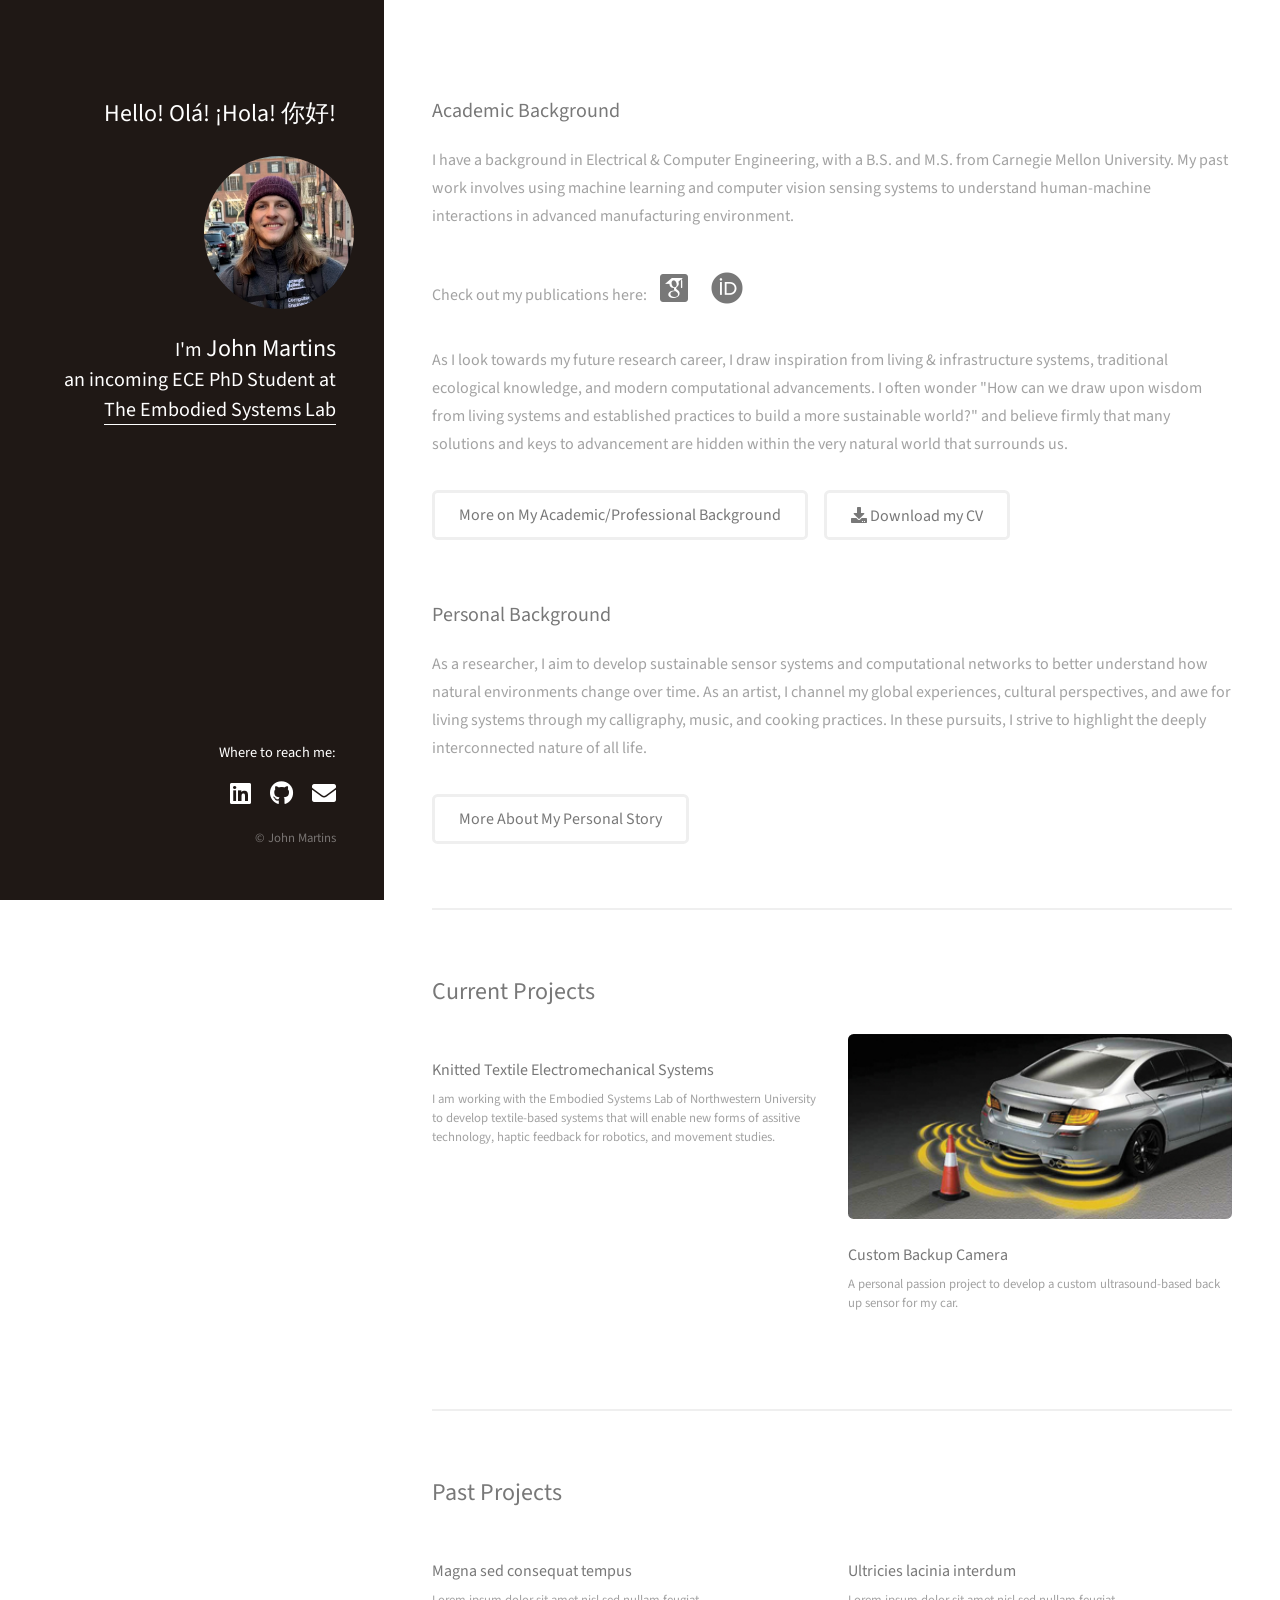
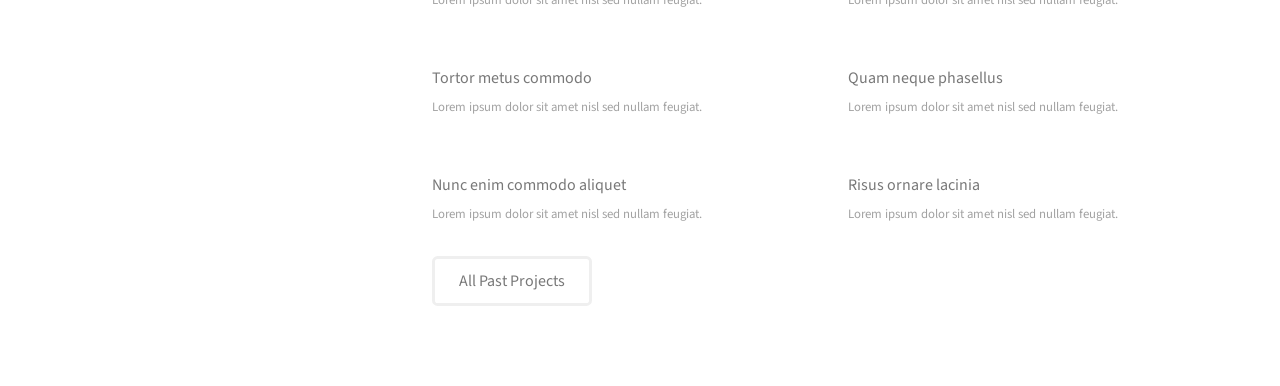
==== commit 61e72285: "Created new academic and personal background pages (empty) and modified principal page format a good" ====
--- a/index.html
+++ b/index.html
@@ -9,6 +9,7 @@
 		<title>John Martins</title>
 		<meta charset="utf-8" />
 		<meta name="viewport" content="width=device-width, initial-scale=1, user-scalable=no" />
+		<link rel="stylesheet" href="assets/css/academicons.css" />
 		<link rel="stylesheet" href="assets/css/main.css" />
 	</head>
 	<body class="is-preload">
@@ -17,10 +18,11 @@
 			<header id="header">
 				<div class="inner">
 					<h2>Hello! Olá! ¡Hola! 你好!</h2>
-					<a href="#" class="image avatar"><img src="images/avatar.png" alt="" /></a>
-					<h1>I'm <strong>John Martins</strong><br />
-					a curious, multidsiciplinary engineer<br />
-					</h1>
+					<a href="#" class="image avatar"><img src="images/avatar_2.jpg" alt="" /></a>
+					<h3>I'm <strong>John Martins</strong><br />
+					an incoming ECE PhD Student at<br/>
+					<a href="https://embodiedsystem.com/"> The Embodied Systems Lab</a>
+					</h3>
 				</div>
 			</header>
 
@@ -61,20 +63,25 @@
 
 				<!-- About & CV -->
 					<section id="about">
-						<header class="major">
-							<h2>About Me</h2>
-						</header>
-						<p> As a researcher, I focus on developing sustainable sensor systems and networks to better understand how natural environments change over time. As an artist, I channel my global experiences, cultural perspectives, and awe for living systems through my calligraphy, music, and cooking practices. In both pursuits I aim to highlight the deeply interconnected nature of all life</p>
+						
+						<h3>Academic Background</h3>
 						<p> I have a background in Electrical & Computer Engineering, with a B.S. and M.S. from Carnegie Mellon University. My past work involves using machine learning and computer vision sensing systems to understand human-machine interactions in advanced manufacturing environment.</p>
-						<p>	As I look into my future research career, I draw inspiration from living & infrastructure systems, traditional ecological knowledge, and modern computational advancements. I often question "could ancient solutions fix our 'modern' problems?" and believe firmly that the solution to many of our woes may be hidden within the very natural world that surrounds us.</p>
+						<p> <span>Check out my publications here: <a href="https://scholar.google.com/citations?user=Peiy_ygAAAAJ&hl=en" target="_blank" class="ai ai-google-scholar-square ai-2x" style="color: #787878; padding:10px; border-bottom: none;" ></a> <a href="https://orcid.org/0009-0007-8538-745X" target="_blank" class="ai ai-orcid ai-2x" style="color: #787878; padding:10px; border-bottom: none;"></a> </span>
+						</p>
+						<p>	As I look towards my future research career, I draw inspiration from living & infrastructure systems, traditional ecological knowledge, and modern computational advancements. I often wonder "How can we draw upon wisdom from living systems and established practices to build a more sustainable world?" and believe firmly that many solutions and keys to advancement are hidden within the very natural world that surrounds us.</p>
 						<ul class="actions">
+							<li><a href="academic.html" class="button">More on My Academic/Professional Background </a></li>
 							<li><a href="assets/downloadables/CV_JohnMartins.pdf" target="_blank" download="CV_JohnMartins" class="button"> 
 								<span class="icon solid fa-download"></span>
 									Download my CV 
 								</a>
 							</li>
-							<li><a href="#" class="button">More about me</a></li>
 						</ul>
+						<br>
+						<h3> Personal Background</h3>
+						<p> As a researcher, I aim to develop sustainable sensor systems and computational networks to better understand how natural environments change over time. As an artist, I channel my global experiences, cultural perspectives, and awe for living systems through my calligraphy, music, and cooking practices. In these pursuits, I strive to highlight the deeply interconnected nature of all life.</p>
+						<a href="personal.html" class="button">More About My Personal Story</a>
+						
 					</section>
 
 				<!-- Current Projects -->
@@ -83,13 +90,13 @@
 						<div class="row">
 							<article class="col-6 col-12-xsmall work-item">
 								<a href="images/fulls/01.jpg" class="image fit thumb"><img src="images/thumbs/01.jpg" alt="" /></a>
-								<h3>Magna sed consequat tempus</h3>
-								<p>Lorem ipsum dolor sit amet nisl sed nullam feugiat.</p>
-							</article>
-							<article class="col-6 col-12-xsmall work-item">
-								<a href="images/fulls/02.jpg" class="image fit thumb"><img src="images/thumbs/02.jpg" alt="" /></a>
-								<h3>Ultricies lacinia interdum</h3>
-								<p>Lorem ipsum dolor sit amet nisl sed nullam feugiat.</p>
+								<h3>Knitted Textile Electromechanical Systems</h3>
+								<p>I am working with the Embodied Systems Lab of Northwestern University to develop textile-based systems that will enable new forms of assitive technology, haptic feedback for robotics, and movement studies.<p>
+							</article>
+							<article class="col-6 col-12-xsmall work-item">
+								<a href="https://github.com/martinsjohn/ultrasonic_backup_sensor" target="_blank" class="image fit thumb"><img src="images/thumbs/backup-sensor.jpg" alt="Backup Sensor" /></a>
+								<h3>Custom Backup Camera</h3>
+								<p>A personal passion project to develop a custom ultrasound-based back up sensor for my car.</p>
 							</article>
 						</div>
 					</section>
@@ -131,13 +138,13 @@
 							
 						</div>
 						<ul class="actions">
-							<li><a href="#" class="button">Full Project Portfolio</a></li>
+							<li><a href="#" class="button">All Past Projects</a></li>
 						</ul>
 					</section>
 
-				<!-- Three -->
+				<!-- Three 
 					<section id="three">
-						<h2>Get In Touch</h2>
+						<h2>Where to reach me</h2>
 						<p> Reach out if you'd like to connect!</p>
 				
 						<div class="col-4 col-12-small">
@@ -160,7 +167,7 @@
 						</div>
 						
 					</section>
-
+				-->
 
 				<!-- Sections with several examples and stylistic possibilites -->
 
@@ -487,6 +494,7 @@
 		<!-- Footer -->
 			<footer id="footer">
 				<div class="inner">
+					<h5>Where to reach me:</h5>
 					<ul class="icons">
 						<li><a href="https://www.linkedin.com/in/johnwamartins/" target="_blank" class="icon brands fa-linkedin"><span class="label">Home</span></a></li>
 						<li><a href="https://github.com/martinsjohn" target="_blank" class="icon brands fa-github"><span class="label">Github</span></a></li>
--- a/assets/css/academicons.css
+++ b/assets/css/academicons.css
@@ -0,0 +1,571 @@
+/*
+ *  Academicons 1.9.4 by James Walsh (https://github.com/jpswalsh) and Katja Bercic (https://github.com/katjabercic)
+ *  Fonts generated using FontForge - https://fontforge.org
+ *  Square icons designed to be used alongside Font Awesome square icons - https://fortawesome.github.io/Font-Awesome/
+ *  Licenses - Font: SIL OFL 1.1, CSS: MIT License
+ */
+@font-face {
+    font-family: 'Academicons';
+    font-style: normal;
+    font-weight: 400;
+    font-display: block;
+    src:url('../fonts/academicons.eot');
+    src:url('../fonts/academicons.eot') format('embedded-opentype'),
+        url('../fonts/academicons.ttf') format('truetype'),
+        url('../fonts/academicons.woff') format('woff'),
+        url('../fonts/academicons.svg') format('svg');
+}
+.ai {
+  font-family: 'Academicons';
+  font-weight: 400;
+  -moz-osx-font-smoothing: grayscale;
+  -webkit-font-smoothing: antialiased;
+  display: inline-block;
+  font-style: normal;
+  font-variant: normal;
+  text-rendering: auto;
+  line-height: 1;
+}
+.ai-academia:before {
+  content: "\e9af";
+}
+.ai-academia-square:before {
+  content: "\e93d";
+}
+.ai-acclaim:before {
+  content: "\e92e";
+}
+.ai-acclaim-square:before {
+  content: "\e93a";
+}
+.ai-acm:before {
+  content: "\e93c";
+}
+.ai-acm-square:before {
+  content: "\e95d";
+}
+.ai-acmdl:before {
+  content: "\e96a";
+}
+.ai-acmdl-square:before {
+  content: "\e9d3";
+}
+.ai-ads:before {
+  content: "\e9cb";
+}
+.ai-ads-square:before {
+  content: "\e94a";
+}
+.ai-africarxiv:before {
+  content: "\e91b";
+}
+.ai-africarxiv-square:before {
+  content: "\e90b";
+}
+.ai-archive:before {
+  content: "\e955";
+}
+.ai-archive-square:before {
+  content: "\e956";
+}
+.ai-arxiv:before {
+  content: "\e974";
+}
+.ai-arxiv-square:before {
+  content: "\e9a6";
+}
+.ai-biorxiv:before {
+  content: "\e9a2";
+}
+.ai-biorxiv-square:before {
+  content: "\e98b";
+}
+.ai-ceur:before {
+  content: "\e96d";
+}
+.ai-ceur-square:before {
+  content: "\e92f";
+}
+.ai-ciencia-vitae:before {
+  content: "\e912";
+}
+.ai-ciencia-vitae-square:before {
+  content: "\e913";
+}
+.ai-clarivate:before {
+  content: "\e924";
+}
+.ai-clarivate-square:before {
+  content: "\e925";
+}
+.ai-closed-access:before {
+  content: "\e942";
+}
+.ai-closed-access-square:before {
+  content: "\e943";
+}
+.ai-conversation:before {
+  content: "\e94c";
+}
+.ai-conversation-square:before {
+  content: "\e915";
+}
+.ai-coursera:before {
+  content: "\e95f";
+}
+.ai-coursera-square:before {
+  content: "\e97f";
+}
+.ai-crossref:before {
+  content: "\e918";
+}
+.ai-crossref-square:before {
+  content: "\e919";
+}
+.ai-cv:before {
+  content: "\e9a5";
+}
+.ai-cv-square:before {
+  content: "\e90a";
+}
+.ai-datacite:before {
+  content: "\e91c";
+}
+.ai-datacite-square:before {
+  content: "\e91d";
+}
+.ai-dataverse:before {
+  content: "\e9f7";
+}
+.ai-dataverse-square:before {
+  content: "\e9e4";
+}
+.ai-dblp:before {
+  content: "\e94f";
+}
+.ai-dblp-square:before {
+  content: "\e93f";
+}
+.ai-depsy:before {
+  content: "\e97a";
+}
+.ai-depsy-square:before {
+  content: "\e94b";
+}
+.ai-doi:before {
+  content: "\e97e";
+}
+.ai-doi-square:before {
+  content: "\e98f";
+}
+.ai-dryad:before {
+  content: "\e97c";
+}
+.ai-dryad-square:before {
+  content: "\e98c";
+}
+.ai-elsevier:before {
+  content: "\e961";
+}
+.ai-elsevier-square:before {
+  content: "\e910";
+}
+.ai-figshare:before {
+  content: "\e981";
+}
+.ai-figshare-square:before {
+  content: "\e9e7";
+}
+.ai-google-scholar:before {
+  content: "\e9d4";
+}
+.ai-google-scholar-square:before {
+  content: "\e9f9";
+}
+.ai-hal:before {
+  content: "\e92c";
+}
+.ai-hal-square:before {
+  content: "\e92d";
+}
+.ai-hypothesis:before {
+  content: "\e95a";
+}
+.ai-hypothesis-square:before {
+  content: "\e95b";
+}
+.ai-ideas-repec:before {
+  content: "\e9ed";
+}
+.ai-ideas-repec-square:before {
+  content: "\e9f8";
+}
+.ai-ieee:before {
+  content: "\e929";
+}
+.ai-ieee-square:before {
+  content: "\e9b9";
+}
+.ai-impactstory:before {
+  content: "\e9cf";
+}
+.ai-impactstory-square:before {
+  content: "\e9aa";
+}
+.ai-inaturalist:before {
+  content: "\e900";
+}
+.ai-inaturalist-square:before {
+  content: "\e901";
+}
+.ai-inpn:before {
+  content: "\e902";
+}
+.ai-inpn-square:before {
+  content: "\e903";
+}
+.ai-inspire:before {
+  content: "\e9e9";
+}
+.ai-inspire-square:before {
+  content: "\e9fe";
+}
+.ai-isidore:before {
+  content: "\e936";
+}
+.ai-isidore-square:before {
+  content: "\e954";
+}
+.ai-isni:before {
+  content: "\e957";
+}
+.ai-isni-square:before {
+  content: "\e958";
+}
+.ai-jstor:before {
+  content: "\e938";
+}
+.ai-jstor-square:before {
+  content: "\e944";
+}
+.ai-lattes:before {
+  content: "\e9b3";
+}
+.ai-lattes-square:before {
+  content: "\e99c";
+}
+.ai-mathoverflow:before {
+  content: "\e9f6";
+}
+.ai-mathoverflow-square:before {
+  content: "\e97b";
+}
+.ai-mendeley:before {
+  content: "\e9f0";
+}
+.ai-mendeley-square:before {
+  content: "\e9f3";
+}
+.ai-moodle:before {
+  content: "\e907";
+}
+.ai-moodle-square:before {
+  content: "\e908";
+}
+.ai-mtmt:before {
+  content: "\e950";
+}
+.ai-mtmt-square:before {
+  content: "\e951";
+}
+.ai-nakala:before {
+  content: "\e940";
+}
+.ai-nakala-square:before {
+  content: "\e941";
+}
+.ai-obp:before {
+  content: "\e92a";
+}
+.ai-obp-square:before {
+  content: "\e92b";
+}
+.ai-open-access:before {
+  content: "\e939";
+}
+.ai-open-access-square:before {
+  content: "\e9f4";
+}
+.ai-open-data:before {
+  content: "\e966";
+}
+.ai-open-data-square:before {
+  content: "\e967";
+}
+.ai-open-materials:before {
+  content: "\e968";
+}
+.ai-open-materials-square:before {
+  content: "\e969";
+}
+.ai-openedition:before {
+  content: "\e946";
+}
+.ai-openedition-square:before {
+  content: "\e947";
+}
+.ai-orcid:before {
+  content: "\e9d9";
+}
+.ai-orcid-square:before {
+  content: "\e9c3";
+}
+.ai-osf:before {
+  content: "\e9ef";
+}
+.ai-osf-square:before {
+  content: "\e931";
+}
+.ai-overleaf:before {
+  content: "\e914";
+}
+.ai-overleaf-square:before {
+  content: "\e98d";
+}
+.ai-philpapers:before {
+  content: "\e98a";
+}
+.ai-philpapers-square:before {
+  content: "\e96f";
+}
+.ai-piazza:before {
+  content: "\e99a";
+}
+.ai-piazza-square:before {
+  content: "\e90c";
+}
+.ai-preregistered:before {
+  content: "\e906";
+}
+.ai-preregistered-square:before {
+  content: "\e96b";
+}
+.ai-protocols:before {
+  content: "\e952";
+}
+.ai-protocols-square:before {
+  content: "\e953";
+}
+.ai-psyarxiv:before {
+  content: "\e90e";
+}
+.ai-psyarxiv-square:before {
+  content: "\e90f";
+}
+.ai-publons:before {
+  content: "\e937";
+}
+.ai-publons-square:before {
+  content: "\e94e";
+}
+.ai-pubmed:before {
+  content: "\e99f";
+}
+.ai-pubmed-square:before {
+  content: "\e97d";
+}
+.ai-pubpeer:before {
+  content: "\e922";
+}
+.ai-pubpeer-square:before {
+  content: "\e923";
+}
+.ai-researcherid:before {
+  content: "\e91a";
+}
+.ai-researcherid-square:before {
+  content: "\e95c";
+}
+.ai-researchgate:before {
+  content: "\e95e";
+}
+.ai-researchgate-square:before {
+  content: "\e99e";
+}
+.ai-ror:before {
+  content: "\e948";
+}
+.ai-ror-square:before {
+  content: "\e949";
+}
+.ai-sci-hub:before {
+  content: "\e959";
+}
+.ai-sci-hub-square:before {
+  content: "\e905";
+}
+.ai-scirate:before {
+  content: "\e98e";
+}
+.ai-scirate-square:before {
+  content: "\e99d";
+}
+.ai-scopus:before {
+  content: "\e91e";
+}
+.ai-scopus-square:before {
+  content: "\e91f";
+}
+.ai-semantic-scholar:before {
+  content: "\e96e";
+}
+.ai-semantic-scholar-square:before {
+  content: "\e96c";
+}
+.ai-springer:before {
+  content: "\e928";
+}
+.ai-springer-square:before {
+  content: "\e99b";
+}
+.ai-ssrn:before {
+  content: "\e916";
+}
+.ai-ssrn-square:before {
+  content: "\e917";
+}
+.ai-stackoverflow:before {
+  content: "\e920";
+}
+.ai-stackoverflow-square:before {
+  content: "\e921";
+}
+.ai-viaf:before {
+  content: "\e933";
+}
+.ai-viaf-square:before {
+  content: "\e934";
+}
+.ai-wiley:before {
+  content: "\e926";
+}
+.ai-wiley-square:before {
+  content: "\e927";
+}
+.ai-zenodo:before {
+  content: "\e911";
+}
+.ai-zotero:before {
+  content: "\e962";
+}
+.ai-zotero-square:before {
+  content: "\e932";
+}
+/*  Duplication of the FontAwesome style classes using 'ai' in place of 'fa'. */
+.ai-lg {
+  font-size: 1.33333em;
+  line-height: 0.75em;
+  vertical-align: -.0667em;
+}
+.ai-xs {
+  font-size: .75em;
+}
+.ai-sm {
+  font-size: .875em;
+}
+
+.ai-1x {
+  font-size: 1em;
+}
+.ai-2x {
+  font-size: 2em;
+}
+.ai-3x {
+  font-size: 3em;
+}
+.ai-4x {
+  font-size: 4em;
+}
+.ai-5x {
+  font-size: 5em;
+}
+.ai-6x {
+  font-size: 6em;
+}
+.ai-7x {
+  font-size: 7em;
+}
+.ai-8x {
+  font-size: 8em;
+}
+.ai-9x {
+  font-size: 9em;
+}
+.ai-10x {
+  font-size: 10em;
+}
+
+.ai-fw {
+  text-align: center;
+  width: 1.25em;
+}
+
+.ai-ul {
+  list-style-type: none;
+  margin-left: 2.5em;
+  padding-left: 0;
+}
+.ai-ul > li {
+    position: relative;
+}
+.ai-li {
+  left: -2em;
+  position: absolute;
+  text-align: center;
+  width: 2em;
+  line-height: inherit;
+}
+
+.ai-border {
+border: solid 0.08em #eee;
+border-radius: .1em;
+  padding: .2em .25em .15em;
+}
+
+.ai-pull-left {
+  float: left;
+}
+.ai-pull-right {
+  float: right;
+}
+.ai.ai-pull-left {
+  margin-right: .3em;
+}
+.ai.ai-pull-right {
+  margin-right: .3em;
+}
+
+.ai-stack {
+  display: inline-block;
+  height: 2em;
+  line-height: 2em;
+  position: relative;
+  vertical-align: middle;
+  width: 2.5em;
+}
+.ai-stack-1x,
+.ai-stack-2x {
+  left: 0;
+  position: absolute;
+  text-align: center;
+  width: 100%;
+}
+.ai-stack-1x {
+  line-height: inherit;
+}
+.ai-stack-2x {
+  font-size: 2em;
+}
+.ai-inverse {
+  color: #fff;
+}
--- a/assets/css/main.css
+++ b/assets/css/main.css
@@ -110,7 +110,7 @@
 		-webkit-transition: color 0.2s ease-in-out, border-color 0.2s ease-in-out;
 		-ms-transition: color 0.2s ease-in-out, border-color 0.2s ease-in-out;
 		transition: color 0.2s ease-in-out, border-color 0.2s ease-in-out;
-		border-bottom: dotted 1px;
+		border-bottom: solid 1px; 
 		color: #49bf9d;
 		text-decoration: none;
 	}
@@ -2232,7 +2232,7 @@
 			}
 
 			ul.labeled-icons li h3 {
-				color: #b2b2b2;
+				color: #000000;
 				left: 0;
 				position: absolute;
 				text-align: center;
@@ -2601,7 +2601,7 @@
 		color: rgba(255, 255, 255, 0.5);
 		height: 100%;
 		left: 0;
-		padding: 8em 2em 2em 2em;
+		padding: 2em 2em 2em 2em;
 		position: fixed;
 		text-align: right;
 		top: 0;
@@ -2626,6 +2626,7 @@
 
 		#header strong, #header b {
 			color: #ffffff;
+			font-size: 1.2em;
 		}
 
 		#header h2, #header h3, #header h4, #header h5, #header h6 {
@@ -2633,7 +2634,7 @@
 		}
 
 		#header h1 {
-			color: rgba(255, 255, 255, 0.600);
+			color: rgb(255, 255, 255);
 			font-size: 1.35em;
 			line-height: 1.75em;
 			margin: 0;
@@ -2651,7 +2652,7 @@
 	}
 
 		#footer .icons a {
-			color: rgba(255, 255, 255, 0.4);
+			color: rgb(255, 255, 255);
 		}
 
 	#footer .copyright {
@@ -2685,7 +2686,7 @@
 	#main {
 		margin-left: 35%;
 		max-width: 54em;
-		padding: 8em 4em 4em 4em;
+		padding: 2em 4em 4em 4em;
 		width: calc(100% - 35%);
 	}
 
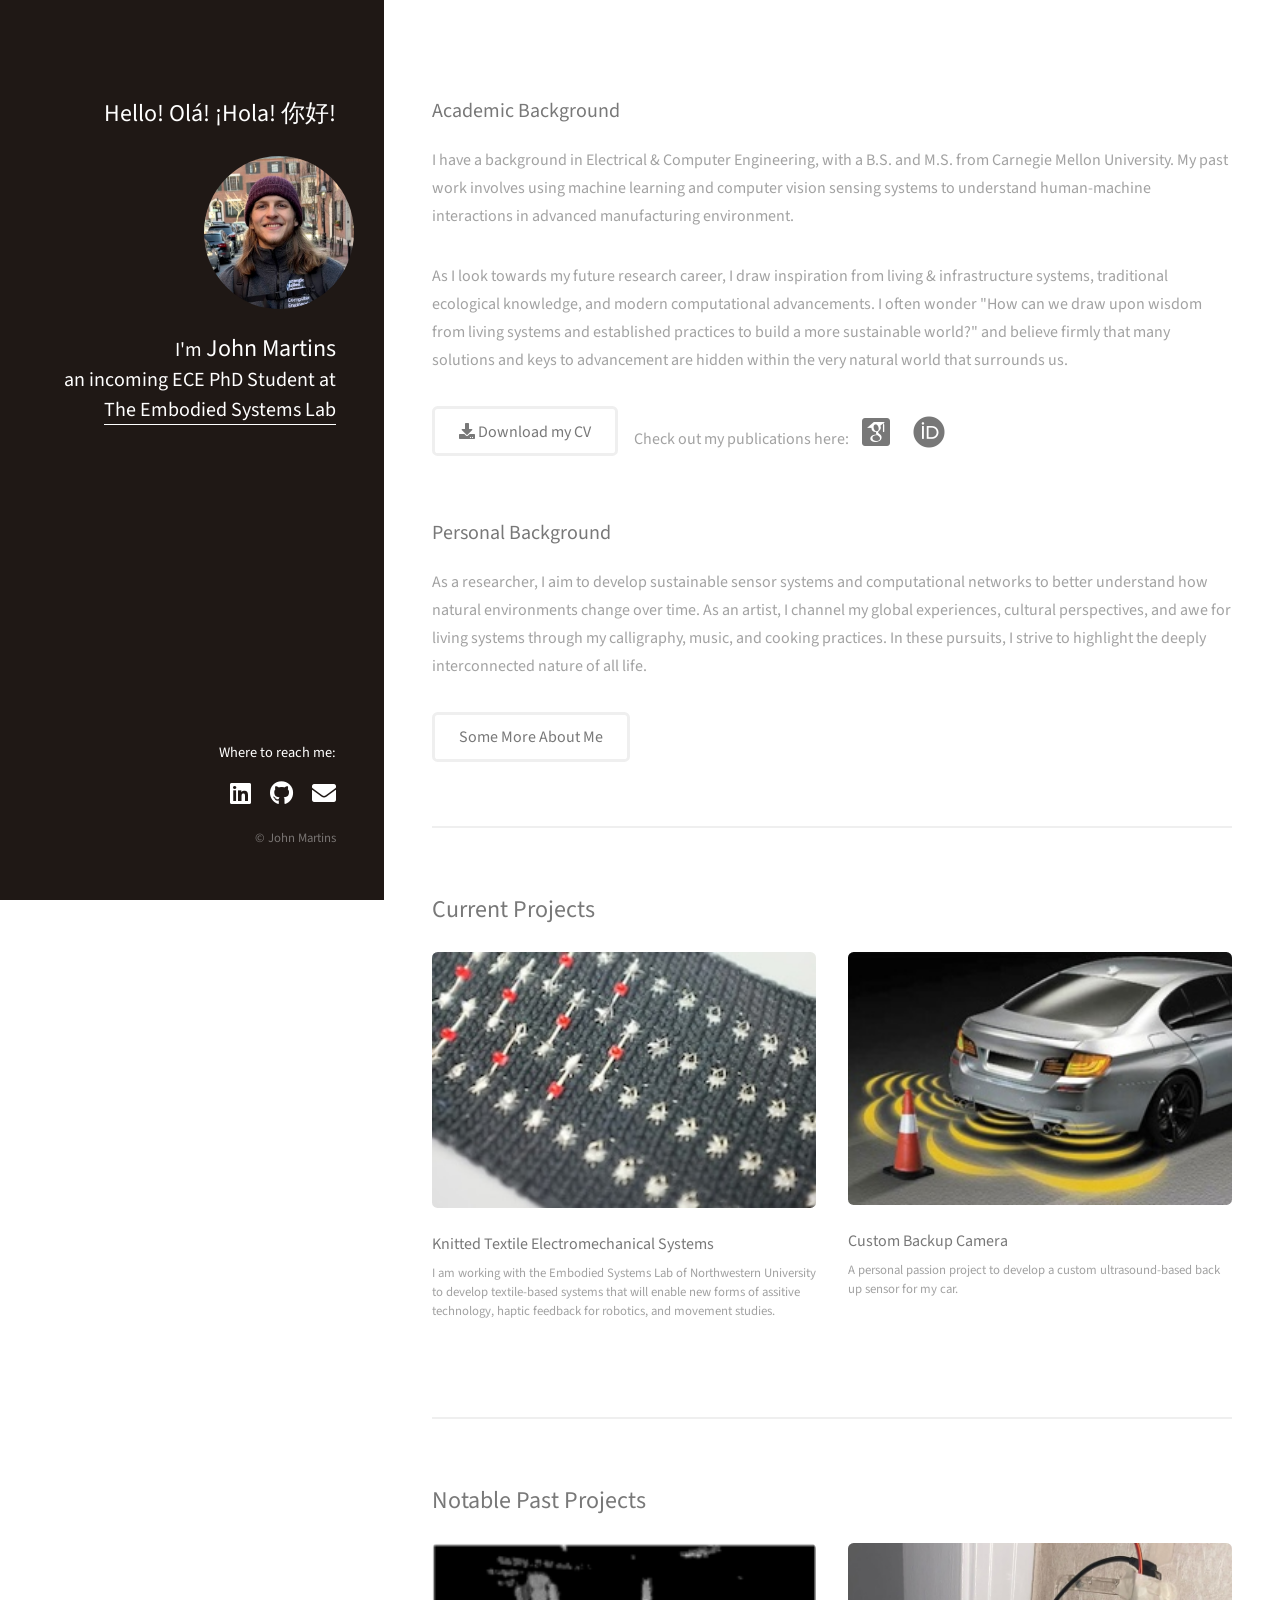
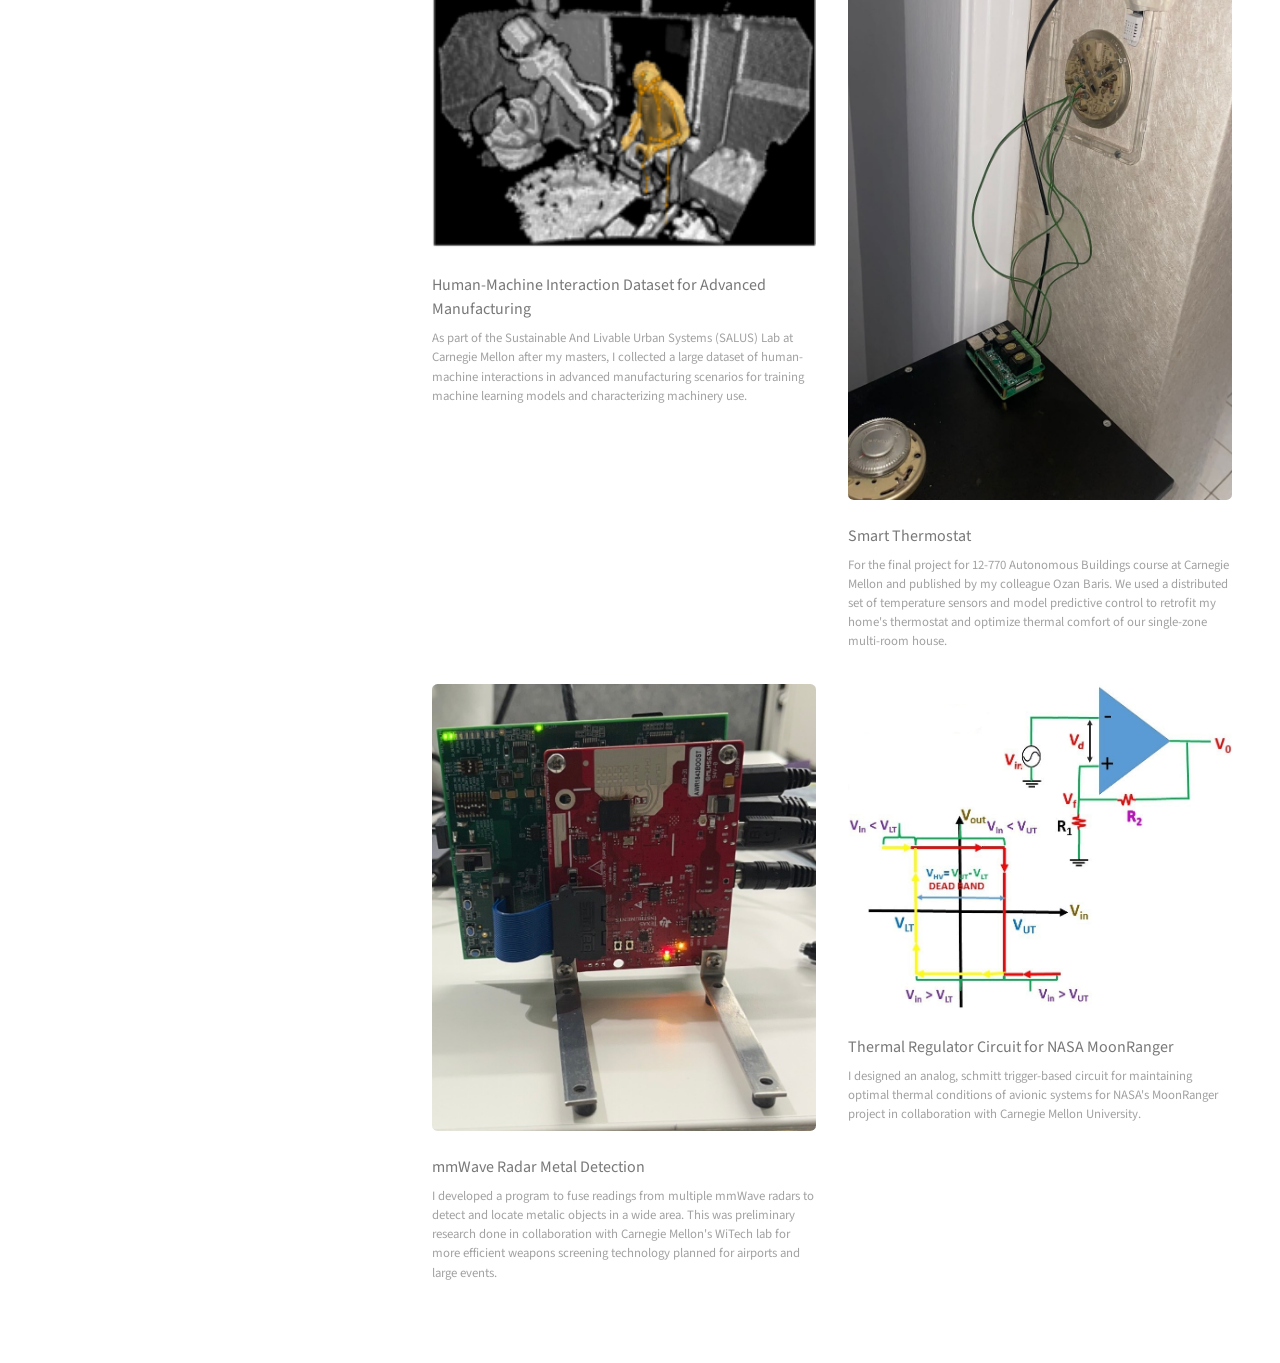
==== commit e60024f6: "Added personal page and populated all projects" ====
--- a/index.html
+++ b/index.html
@@ -29,58 +29,26 @@
 		<!-- Main -->
 			<div id="main">
 
-				<!-- Nav Bar to navigate through different pages -->
-					<!-- <nav id="nav">
-							<ul>
-								<li><a href="index.html">Home</a></li>
-								<li>
-									<a href="#">Research</a>
-									<ul>
-										<li><a href="#">Research Vision</a></li>
-										<li><a href="#">Publications</a></li>
-										<li>
-											<a href="#">Past Projects &hellip;</a>
-											<ul>
-												<li><a href="#">NASA Moonranger PCB</a></li>
-												<li><a href="#">mmWave Radar Metal Detector</a></li>
-												<li><a href="#">Smart Thermostat</a></li>
-												<li><a href="#">Human-Machine Interaction in Advanced Manufacturing</a></li>
-											</ul>
-										</li>
-										<li>
-											<a href="#">Current Projects &hellip;</a>
-											<ul>
-												<li><a href="#">Custom Car Backup Camera</a></li>
-											</ul>
-										</li>
-									</ul>
-								</li>
-								<li><a href="left-sidebar.html">CV</a></li>
-								<li><a href="right-sidebar.html">Art and Music</a></li>
-								<li><a href="no-sidebar.html">More About Me</a></li>
-							</ul>
-						</nav> -->
-
 				<!-- About & CV -->
 					<section id="about">
 						
 						<h3>Academic Background</h3>
 						<p> I have a background in Electrical & Computer Engineering, with a B.S. and M.S. from Carnegie Mellon University. My past work involves using machine learning and computer vision sensing systems to understand human-machine interactions in advanced manufacturing environment.</p>
-						<p> <span>Check out my publications here: <a href="https://scholar.google.com/citations?user=Peiy_ygAAAAJ&hl=en" target="_blank" class="ai ai-google-scholar-square ai-2x" style="color: #787878; padding:10px; border-bottom: none;" ></a> <a href="https://orcid.org/0009-0007-8538-745X" target="_blank" class="ai ai-orcid ai-2x" style="color: #787878; padding:10px; border-bottom: none;"></a> </span>
-						</p>
 						<p>	As I look towards my future research career, I draw inspiration from living & infrastructure systems, traditional ecological knowledge, and modern computational advancements. I often wonder "How can we draw upon wisdom from living systems and established practices to build a more sustainable world?" and believe firmly that many solutions and keys to advancement are hidden within the very natural world that surrounds us.</p>
+						
 						<ul class="actions">
-							<li><a href="academic.html" class="button">More on My Academic/Professional Background </a></li>
+							<!-- <li><a href="academic.html" class="button">More on My Academic/Professional Background </a></li> -->
 							<li><a href="assets/downloadables/CV_JohnMartins.pdf" target="_blank" download="CV_JohnMartins" class="button"> 
 								<span class="icon solid fa-download"></span>
-									Download my CV 
-								</a>
-							</li>
+								Download my CV 
+							</a>
+						</li>
+						<li>Check out my publications here: <a href="https://scholar.google.com/citations?user=Peiy_ygAAAAJ&hl=en" target="_blank" class="ai ai-google-scholar-square ai-2x" style="color: #787878; padding:10px; border-bottom: none;" ></a> <a href="https://orcid.org/0009-0007-8538-745X" target="_blank" class="ai ai-orcid ai-2x" style="color: #787878; padding:10px; border-bottom: none;"></a> </li>
 						</ul>
 						<br>
 						<h3> Personal Background</h3>
 						<p> As a researcher, I aim to develop sustainable sensor systems and computational networks to better understand how natural environments change over time. As an artist, I channel my global experiences, cultural perspectives, and awe for living systems through my calligraphy, music, and cooking practices. In these pursuits, I strive to highlight the deeply interconnected nature of all life.</p>
-						<a href="personal.html" class="button">More About My Personal Story</a>
+						<a href="personal.html" class="button">Some More About Me</a>
 						
 					</section>
 
@@ -89,7 +57,7 @@
 						<h2>Current Projects</h2>
 						<div class="row">
 							<article class="col-6 col-12-xsmall work-item">
-								<a href="images/fulls/01.jpg" class="image fit thumb"><img src="images/thumbs/01.jpg" alt="" /></a>
+								<a href="https://embodiedsystem.com/" target="_blank" class="image fit thumb"><img src="images/thumbs/knitted-circuit-board.jpg" alt="" /></a>
 								<h3>Knitted Textile Electromechanical Systems</h3>
 								<p>I am working with the Embodied Systems Lab of Northwestern University to develop textile-based systems that will enable new forms of assitive technology, haptic feedback for robotics, and movement studies.<p>
 							</article>
@@ -103,43 +71,32 @@
 
 				<!-- Past Projects -->
 					<section id="past_projects">
-						<h2>Past Projects</h2>
+						<h2>Notable Past Projects</h2>
 						<div class="row">
 							<article class="col-6 col-12-xsmall work-item">
-								<a href="images/fulls/01.jpg" class="image fit thumb"><img src="images/thumbs/01.jpg" alt="" /></a>
-								<h3>Magna sed consequat tempus</h3>
-								<p>Lorem ipsum dolor sit amet nisl sed nullam feugiat.</p>
-							</article>
-							<article class="col-6 col-12-xsmall work-item">
-								<a href="images/fulls/02.jpg" class="image fit thumb"><img src="images/thumbs/02.jpg" alt="" /></a>
-								<h3>Ultricies lacinia interdum</h3>
-								<p>Lorem ipsum dolor sit amet nisl sed nullam feugiat.</p>
-							</article>
-							<article class="col-6 col-12-xsmall work-item">
-								<a href="images/fulls/03.jpg" class="image fit thumb"><img src="images/thumbs/03.jpg" alt="" /></a>
-								<h3>Tortor metus commodo</h3>
-								<p>Lorem ipsum dolor sit amet nisl sed nullam feugiat.</p>
-							</article>
-							<article class="col-6 col-12-xsmall work-item">
-								<a href="images/fulls/04.jpg" class="image fit thumb"><img src="images/thumbs/04.jpg" alt="" /></a>
-								<h3>Quam neque phasellus</h3>
-								<p>Lorem ipsum dolor sit amet nisl sed nullam feugiat.</p>
-							</article>
-							<article class="col-6 col-12-xsmall work-item">
-								<a href="images/fulls/05.jpg" class="image fit thumb"><img src="images/thumbs/05.jpg" alt="" /></a>
-								<h3>Nunc enim commodo aliquet</h3>
-								<p>Lorem ipsum dolor sit amet nisl sed nullam feugiat.</p>
-							</article>
-							<article class="col-6 col-12-xsmall work-item">
-								<a href="images/fulls/06.jpg" class="image fit thumb"><img src="images/thumbs/06.jpg" alt="" /></a>
-								<h3>Risus ornare lacinia</h3>
-								<p>Lorem ipsum dolor sit amet nisl sed nullam feugiat.</p>
-							</article>
-							
+								<a href="https://huggingface.co/datasets/saluslab/HM-SYNC" target = "_blank" class="image fit thumb"><img src="images/thumbs/human_machine.png" alt="" /></a>
+								<h3>Human-Machine Interaction Dataset for Advanced Manufacturing</h3>
+								<p>As part of the Sustainable And Livable Urban Systems (SALUS) Lab at Carnegie Mellon after my masters, I collected a large dataset of human-machine interactions in advanced manufacturing scenarios for training machine learning models and characterizing machinery use.</p>
+							</article>
+							<article class="col-6 col-12-xsmall work-item">
+								<a href="https://dl.acm.org/doi/abs/10.1145/3600100.3623724" target="_blank" class="image fit thumb"><img src="images/thumbs/smarter_thermostat.JPG" alt="" /></a>
+								<h3>Smart Thermostat</h3>
+								<p>For the final project for 12-770 Autonomous Buildings course at Carnegie Mellon and published by my colleague Ozan Baris. We used a distributed set of temperature sensors and model predictive control to retrofit my home's thermostat and optimize thermal comfort of our single-zone multi-room house.</p>
+							</article>
+							<article class="col-6 col-12-xsmall work-item">
+								<a href="https://www.witechlab.com/" target = "_blank" class="image fit thumb"><img src="images/thumbs/mmWave.jpg" alt="" /></a>
+								<h3>mmWave Radar Metal Detection</h3>
+								<p>I developed a program to fuse readings from multiple mmWave radars to detect and locate metalic objects in a wide area. This was preliminary research done in collaboration with Carnegie Mellon's WiTech lab for more efficient weapons screening technology planned for airports and large events.</p>
+							</article>
+							<article class="col-6 col-12-xsmall work-item">
+								<a href="https://labs.ri.cmu.edu/moonranger/"  target = "_blank" class="image fit thumb"><img src="images/thumbs/schmitt_trigger.png" alt="" /></a>
+								<h3>Thermal Regulator Circuit for NASA MoonRanger</h3>
+								<p>I designed an analog, schmitt trigger-based circuit for maintaining optimal thermal conditions of avionic systems for NASA's MoonRanger project in collaboration with Carnegie Mellon University. </p>
+							</article>
 						</div>
-						<ul class="actions">
+						<!-- <ul class="actions">
 							<li><a href="#" class="button">All Past Projects</a></li>
-						</ul>
+						</ul> -->
 					</section>
 
 				<!-- Three 
--- a/assets/css/main.css
+++ b/assets/css/main.css
@@ -2645,6 +2645,113 @@
 			width: 6.25em;
 		}
 
+	@media screen and (max-width: 775px) {
+		#header {
+			display: -moz-flex;
+			display: -webkit-flex;
+			display: -ms-flex;
+			display: flex;
+			-moz-flex-direction: column;
+			-webkit-flex-direction: column;
+			-ms-flex-direction: column;
+			flex-direction: column;
+			-moz-align-items: -moz-flex-end;
+			-webkit-align-items: -webkit-flex-end;
+			-ms-align-items: -ms-flex-end;
+			align-items: flex-end;
+			-moz-justify-content: space-between;
+			-webkit-justify-content: space-between;
+			-ms-justify-content: space-between;
+			justify-content: space-between;
+			background-color: #1f1815;
+			background-attachment: scroll,								scroll;
+			background-image: url("images/overlay.png"), url("../../images/alishan.jpeg");
+			background-position: top left,							top left;
+			background-repeat: repeat,								no-repeat;
+			background-size: auto,								100%;
+			color: rgba(255, 255, 255, 0.5);
+			height: 100%;
+			left: 0;
+			padding: 2em 2em 2em 2em;
+			position: fixed;
+			text-align: right;
+			top: 0;
+			width: 30%;
+		}
+	}
+/* Header Subpage */
+	#header-subpage {
+		display: -moz-flex;
+		display: -webkit-flex;
+		display: -ms-flex;
+		display: flex;
+		-moz-flex-direction: row;
+		-webkit-flex-direction: row;
+		-ms-flex-direction: row;
+		flex-direction: row;
+		-moz-align-items: -moz-flex-end;
+		-webkit-align-items: -webkit-flex-end;
+		-ms-align-items: -ms-flex-end;
+		align-items: flex-end;
+		-moz-justify-content: space-between;
+		-webkit-justify-content: space-between;
+		-ms-justify-content: space-between;
+		justify-content: space-between;
+		background-color: #1f1815;
+		background-attachment: fixed,								fixed;
+		background-image: url("images/overlay.png"), url("../../images/alishan.jpeg");
+		background-position: top left ,							top right;
+		background-repeat: repeat,								no-repeat;
+		background-size: auto,								100%;
+		color: rgba(255, 255, 255, 0.5);
+		left: 0;
+		padding: 2em 2em 2em 2em;
+		position: fixed;
+		text-align: center;
+		top: 0;
+		width: 100%;
+		height: 30%;
+	}
+
+		#header-subpage > * {
+			-moz-flex-shrink: 0;
+			-webkit-flex-shrink: 0;
+			-ms-flex-shrink: 0;
+			flex-shrink: 0;
+			width: 100%;
+		}
+
+		#header-subpage > .inner {
+			-moz-flex-grow: 1;
+			-webkit-flex-grow: 1;
+			-ms-flex-grow: 1;
+			flex-grow: 1;
+			margin: 0 0 0 0;
+			text-align: left;
+		}
+
+		#header-subpage strong, #header-subpage b {
+			color: #ffffff;
+			font-size: 1.2em;
+		}
+
+		#header-subpage h2, #header-subpage h3, #header-subpage h4, #header-subpage h5, #header-subpage h6 {
+			color: #ffffff;
+		}
+
+		#header-subpage h1 {
+			color: rgb(255, 255, 255);
+			font-size: 1.35em;
+			line-height: 1.75em;
+			margin: 0;
+		}
+
+		#header-subpage .image.avatar {
+			margin: 0 2em 1em 0;
+			width: 6.25em;
+		}
+
+
 /* Footer */
 
 	#footer .icons {
@@ -2697,6 +2804,24 @@
 		}
 
 			#main > section:first-child {
+				border-top: 0;
+				margin-top: 0;
+				padding-top: 0;
+			}
+	
+	#main-subpage {
+		margin-left: 15%;
+		max-width: 70%;
+		padding: 18% 4em 4em 4em;
+	}
+
+		#main-subpage > section {
+			border-top: solid 2px #efefef;
+			margin: 4em 0 0 0;
+			padding: 4em 0 0 0;
+		}
+
+			#main-subpage > section:first-child {
 				border-top: 0;
 				margin-top: 0;
 				padding-top: 0;
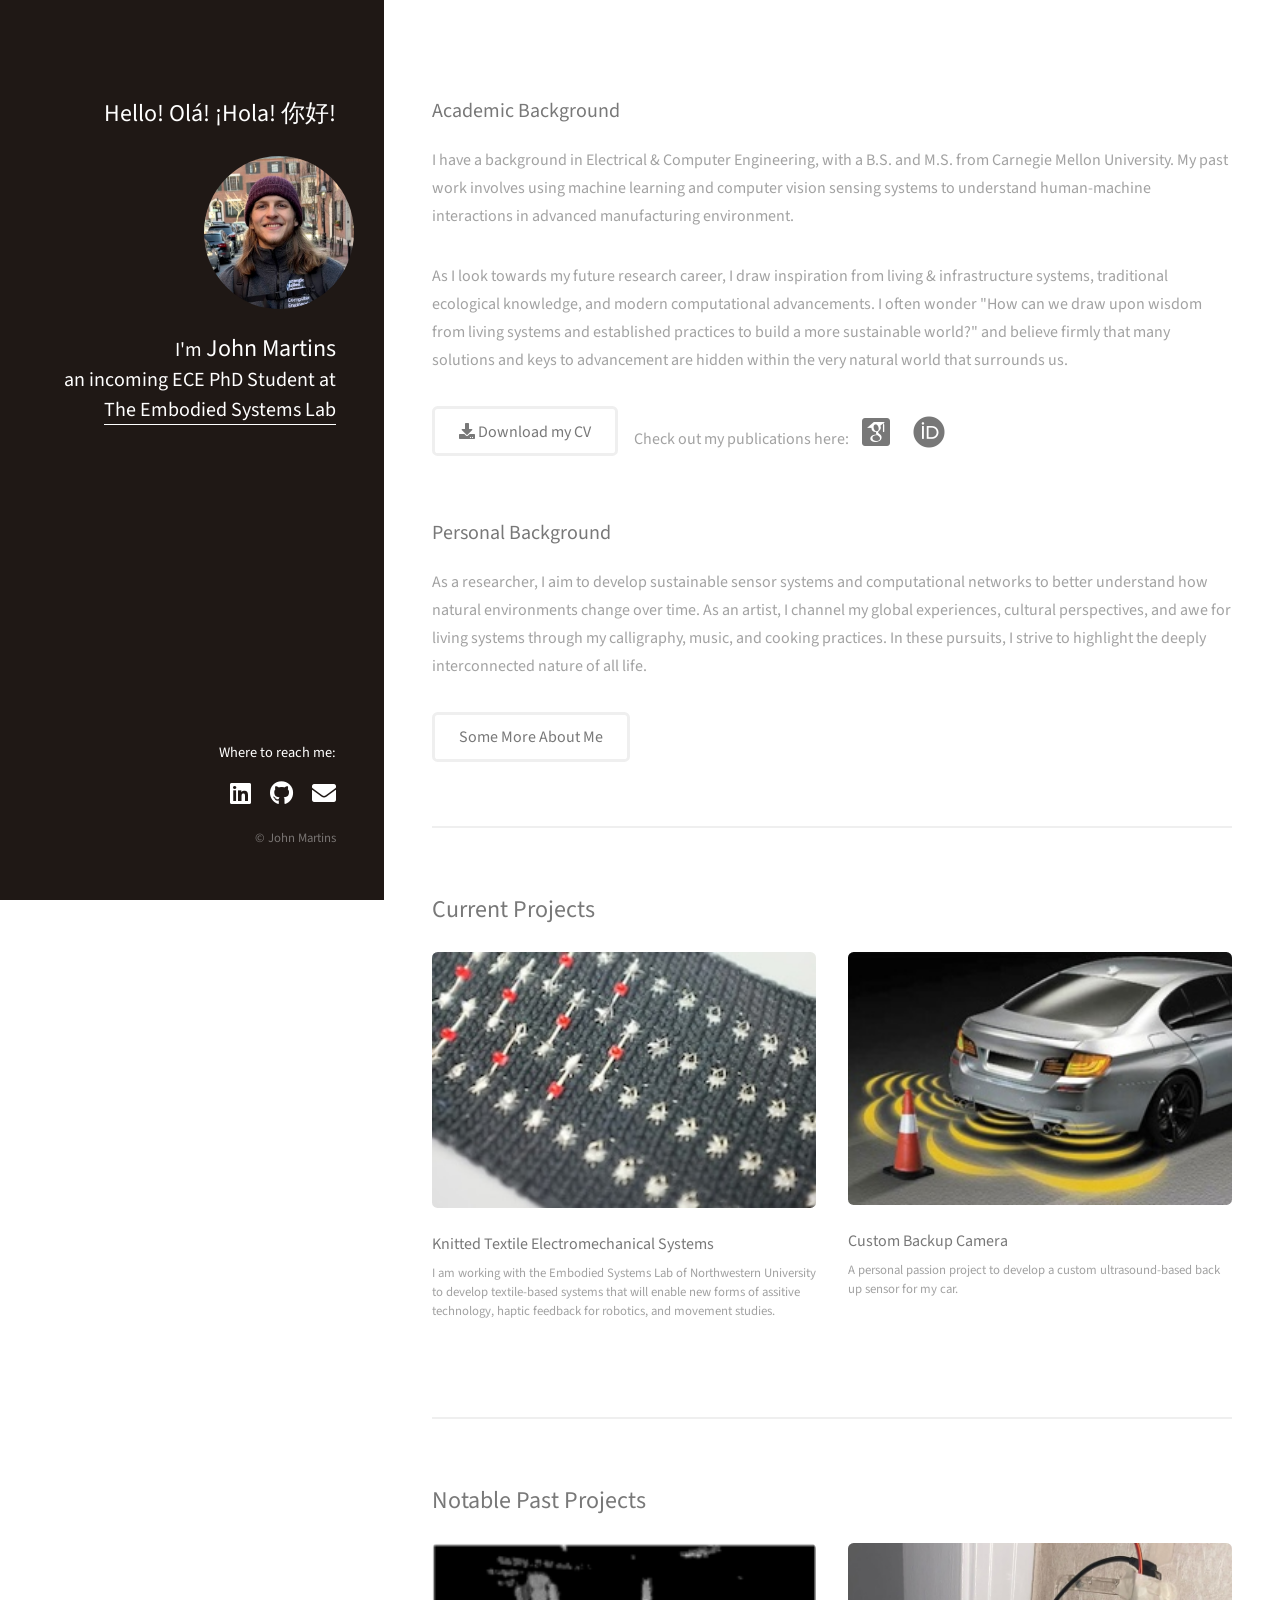
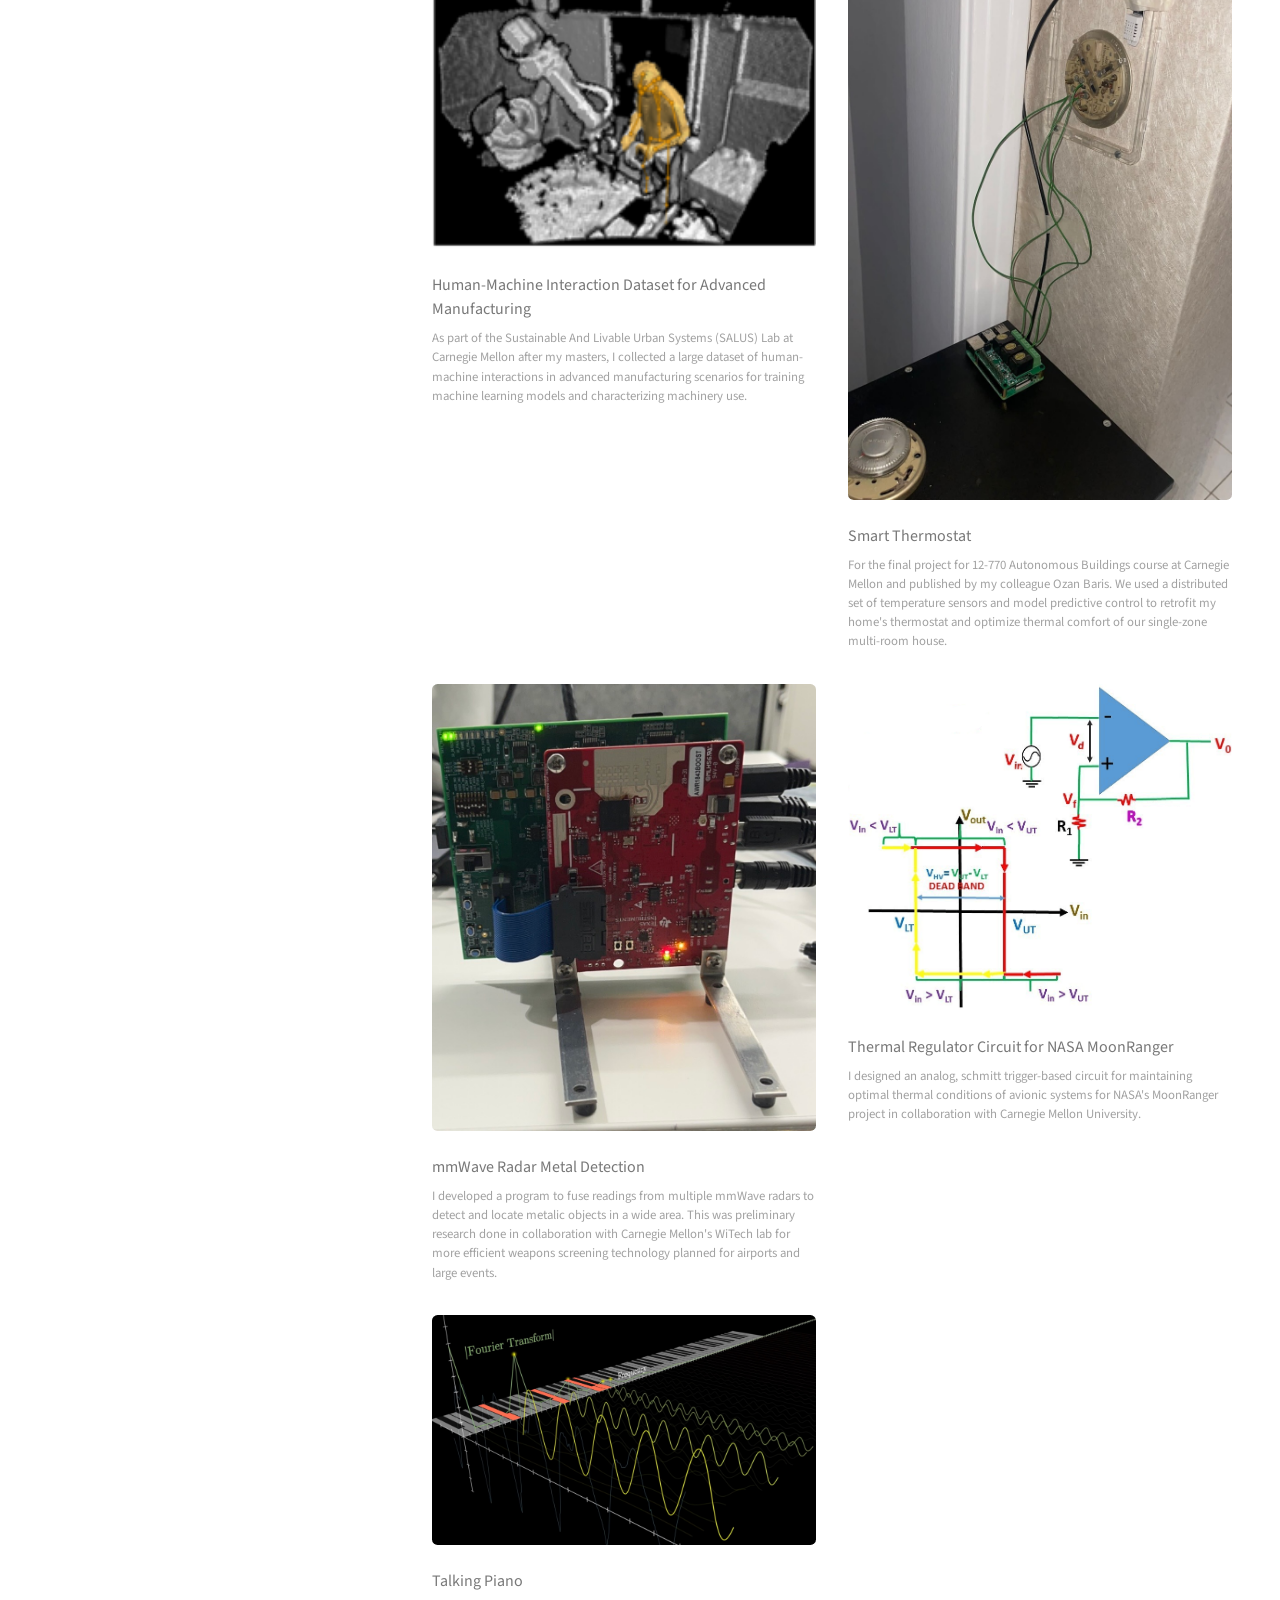
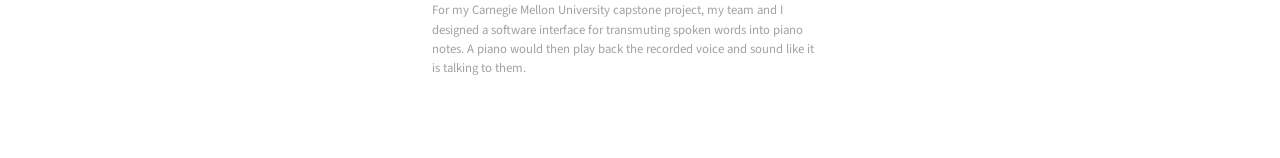
==== commit 9459d0f0: "added piano project" ====
--- a/index.html
+++ b/index.html
@@ -92,6 +92,11 @@
 								<a href="https://labs.ri.cmu.edu/moonranger/"  target = "_blank" class="image fit thumb"><img src="images/thumbs/schmitt_trigger.png" alt="" /></a>
 								<h3>Thermal Regulator Circuit for NASA MoonRanger</h3>
 								<p>I designed an analog, schmitt trigger-based circuit for maintaining optimal thermal conditions of avionic systems for NASA's MoonRanger project in collaboration with Carnegie Mellon University. </p>
+							</article>
+							<article class="col-6 col-12-xsmall work-item">
+								<a href="https://course.ece.cmu.edu/~ece500/projects/f22-teamb2" target = "_blank" class="image fit thumb"><img src="images/thumbs/piano.jpg" alt="" /></a>
+								<h3>Talking Piano</h3>
+								<p>For my Carnegie Mellon University capstone project, my team and I designed a software interface for transmuting spoken words into piano notes. A piano would then play back the recorded voice and sound like it is talking to them. </p>
 							</article>
 						</div>
 						<!-- <ul class="actions">
